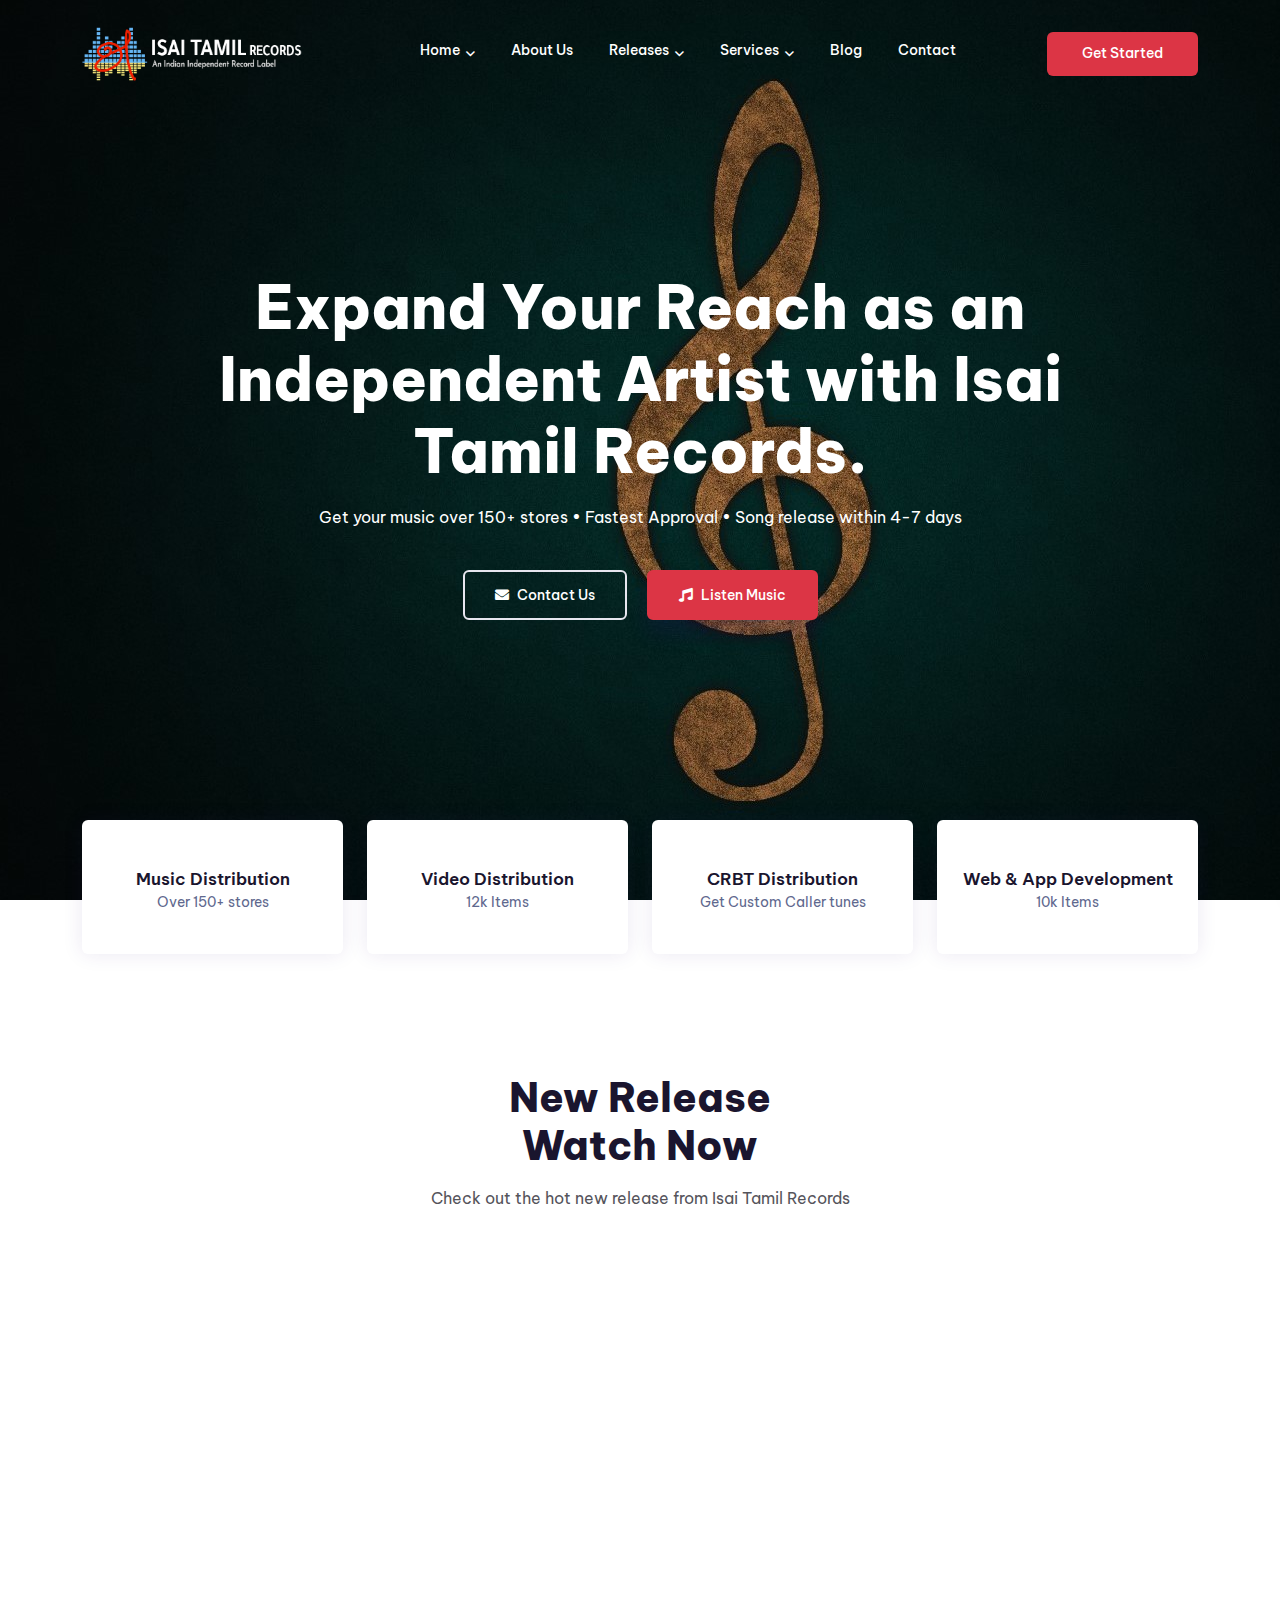
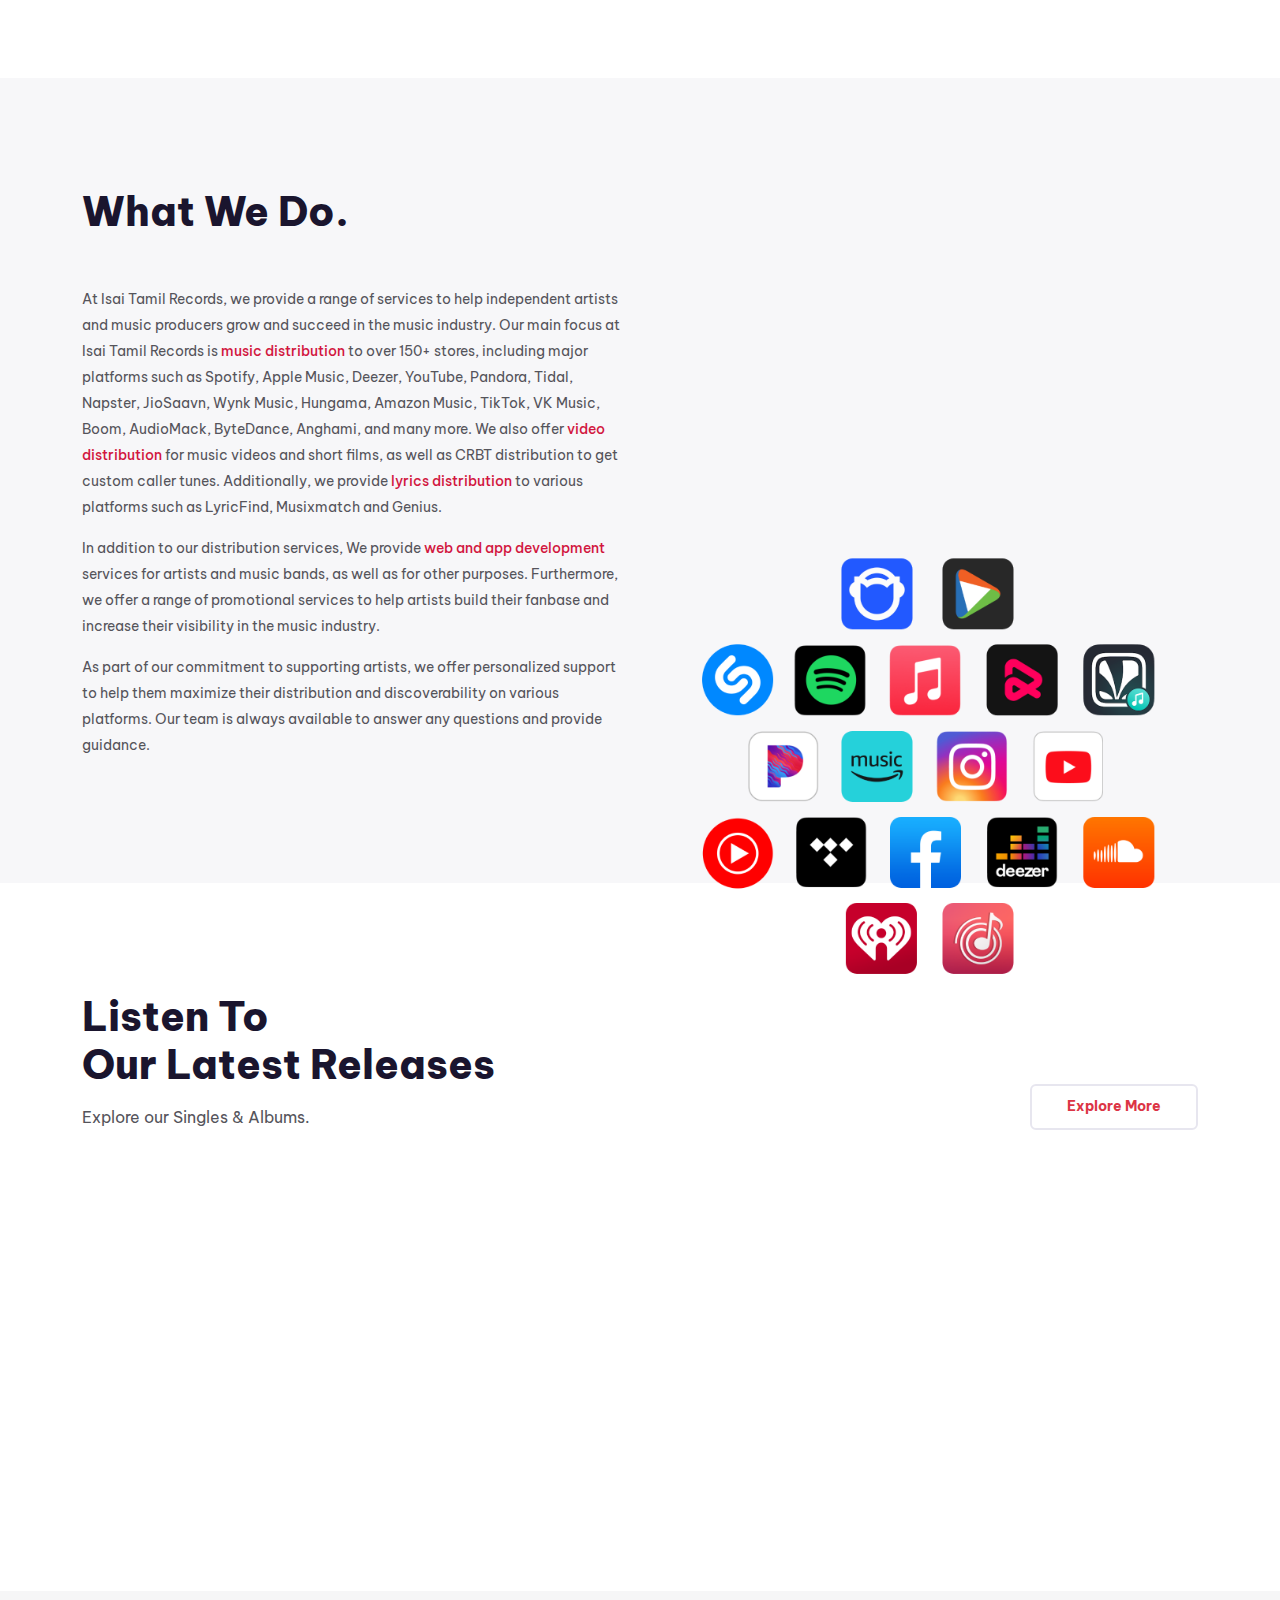
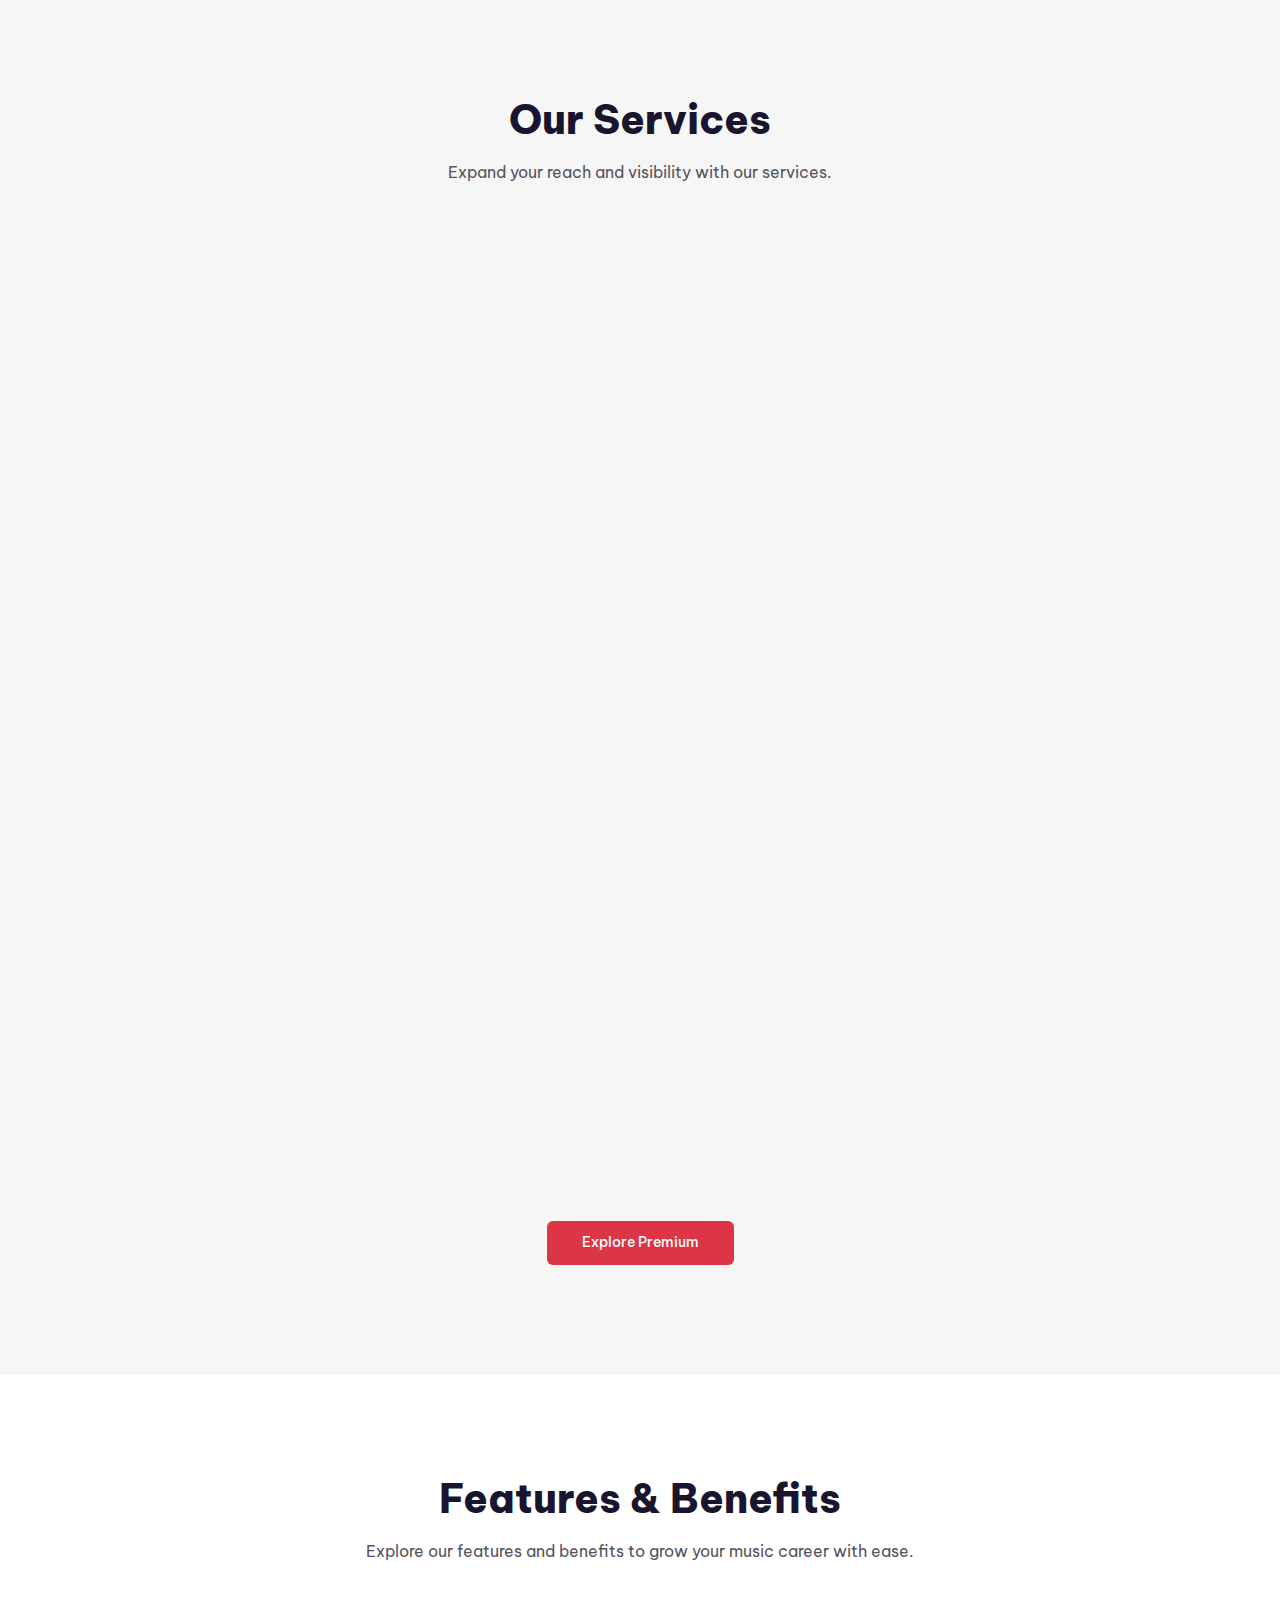
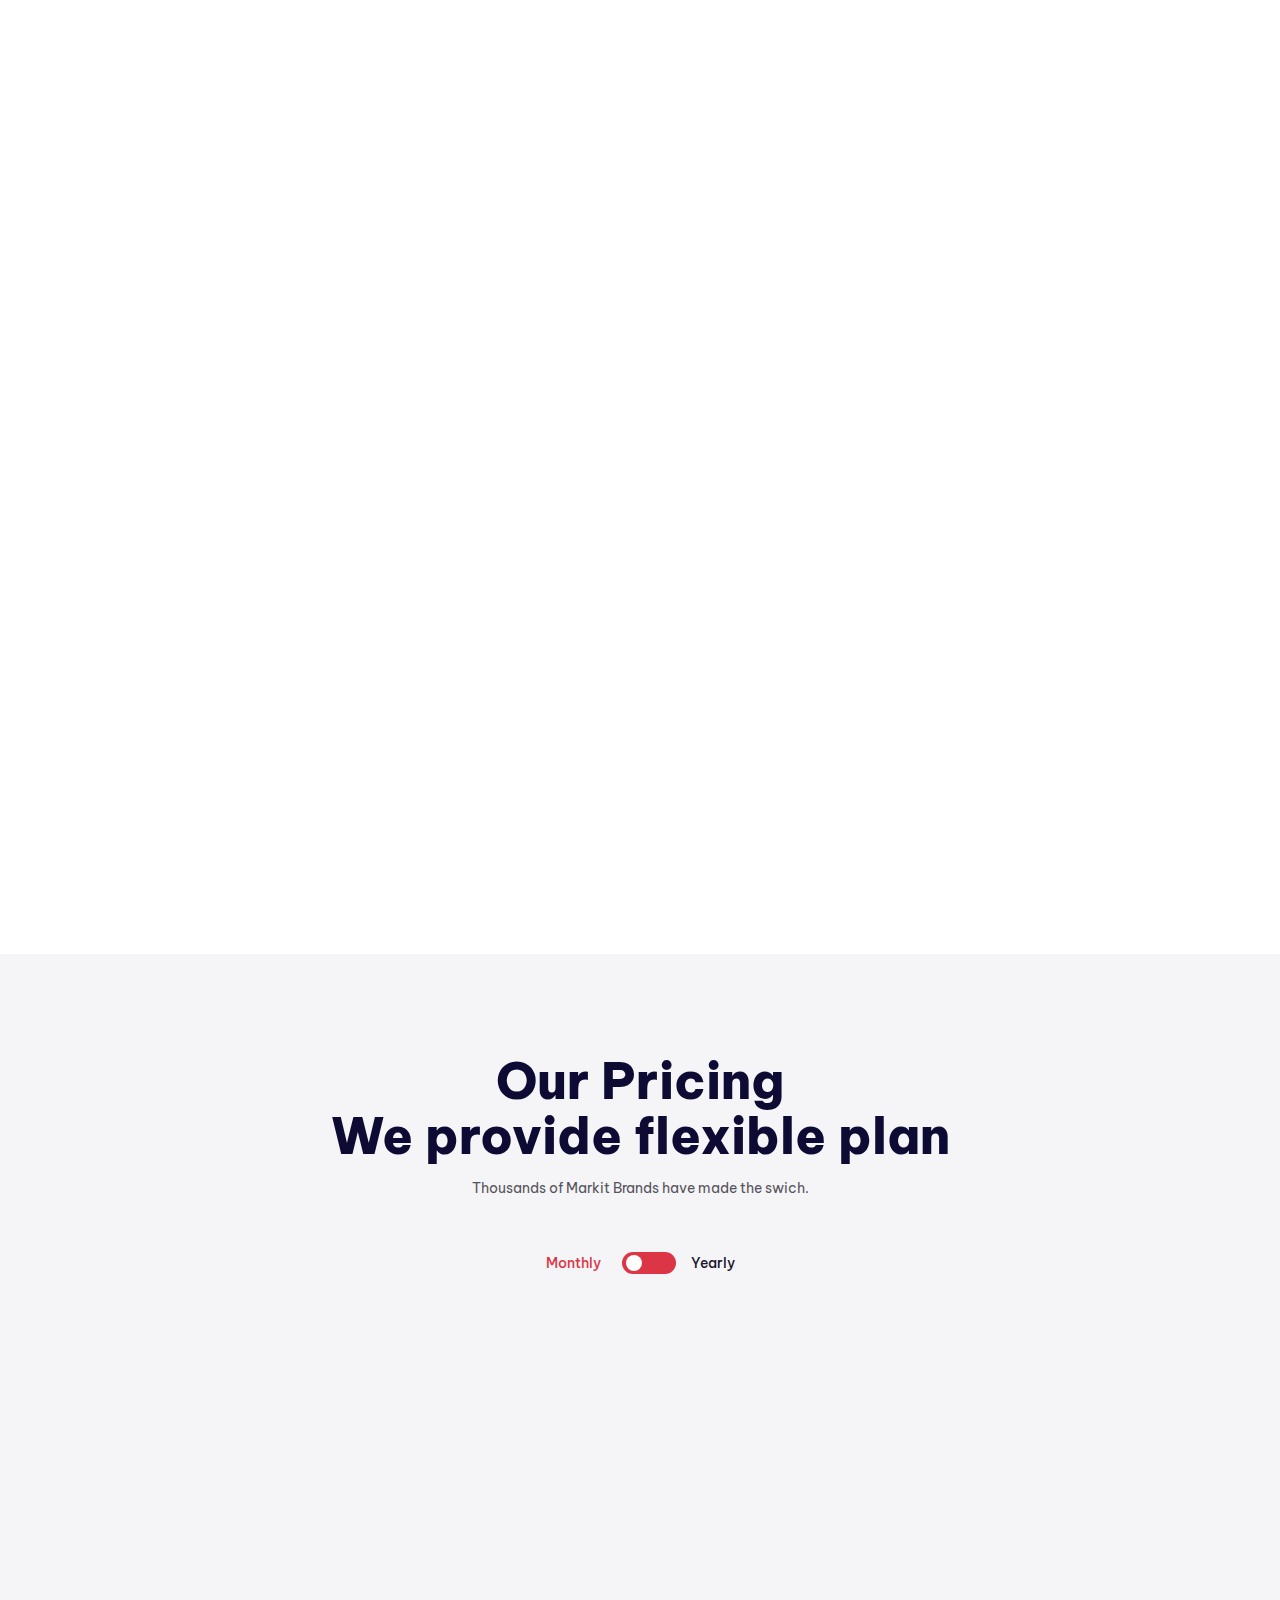
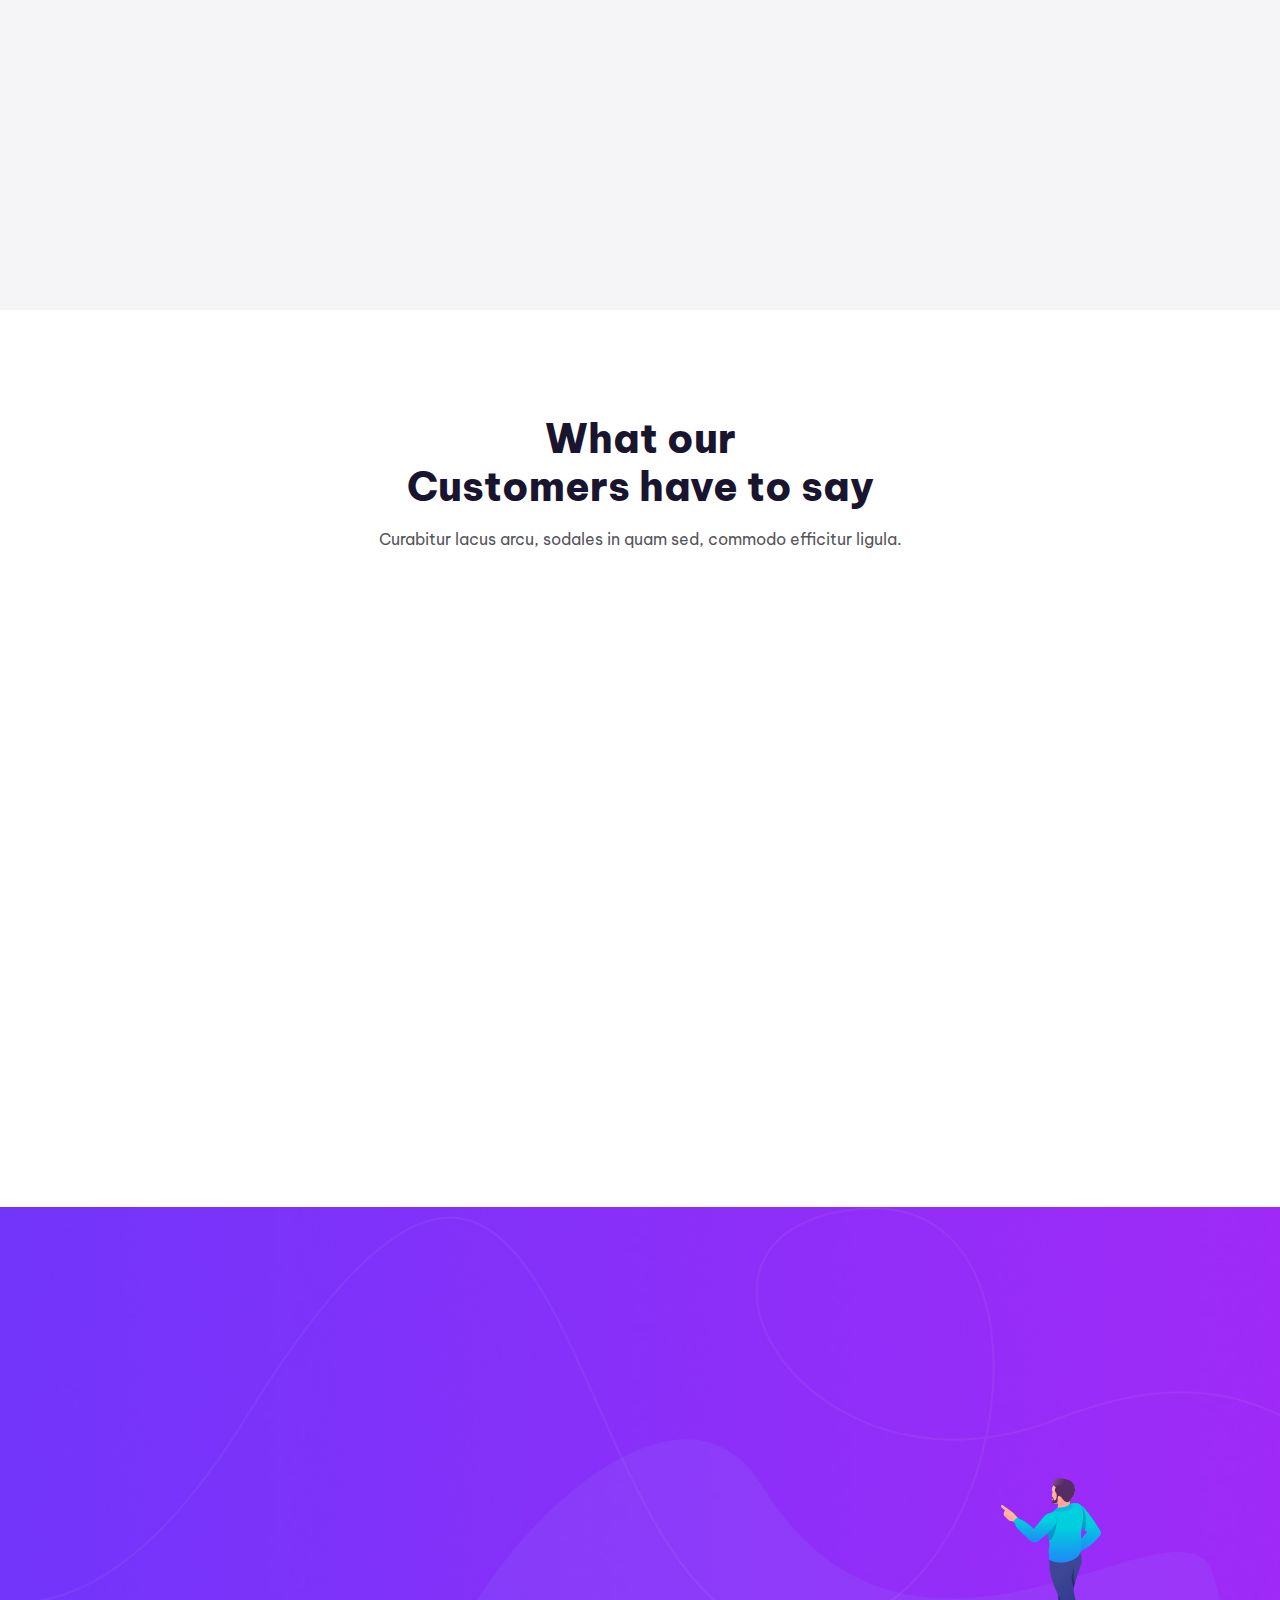
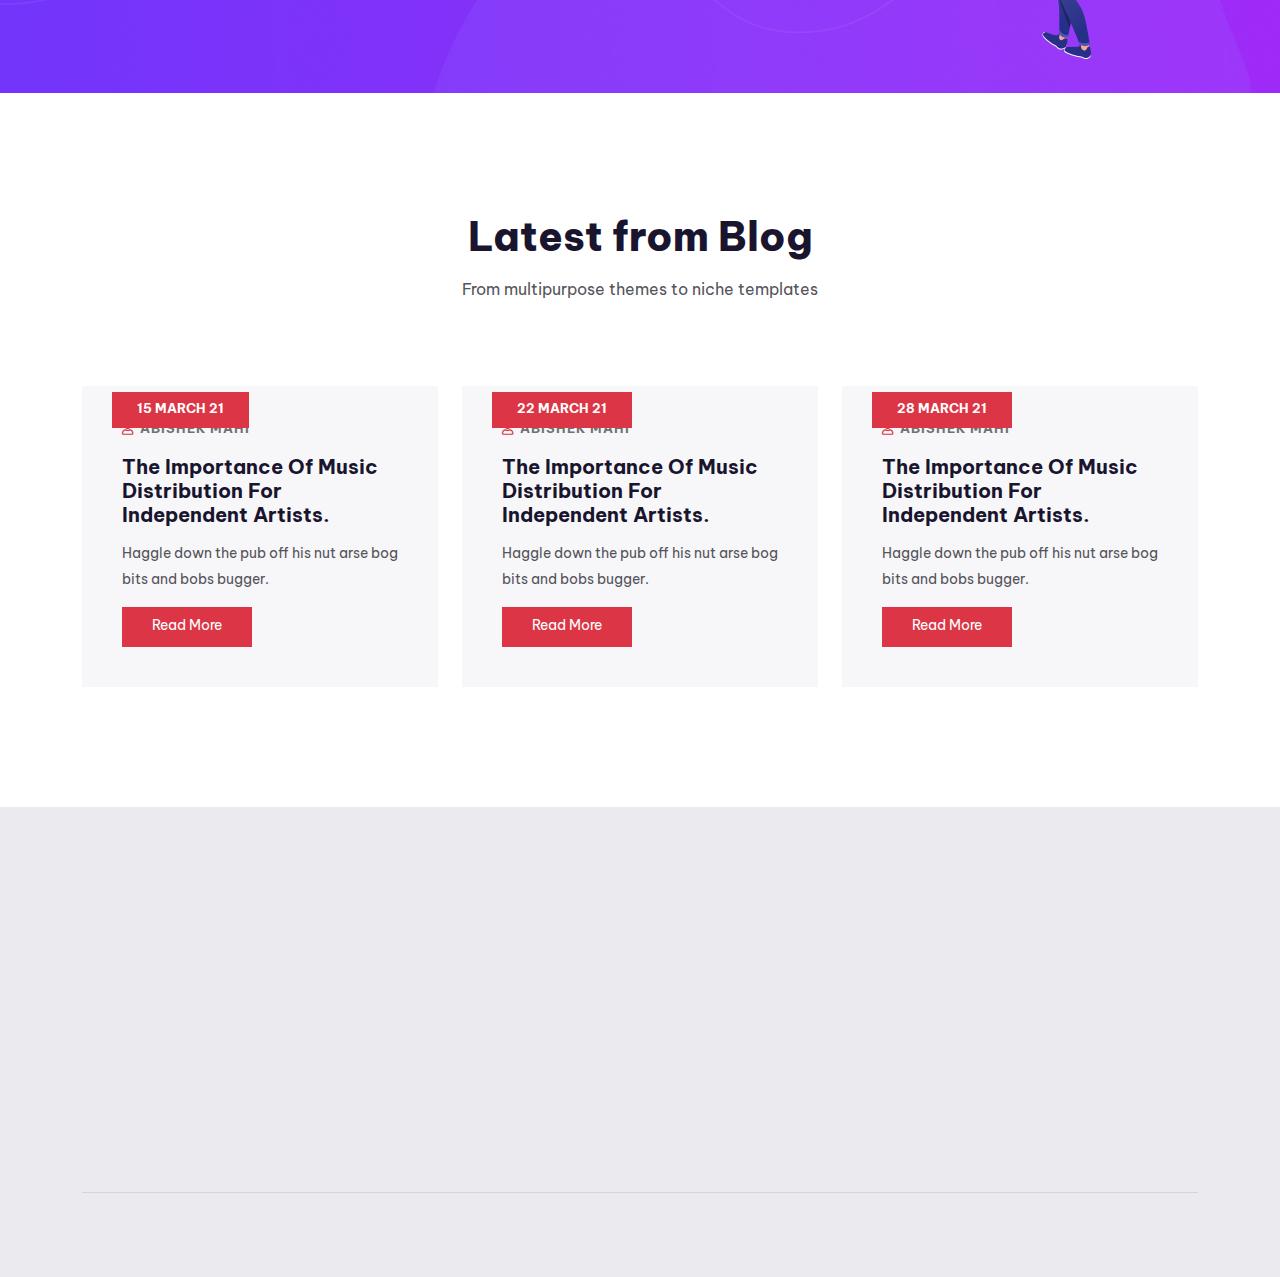
==== index.html @ ea290c73 "first commit" ====
<!doctype html>
<html class="no-js" lang="zxx">

<head>
   <meta charset="utf-8">
   <meta http-equiv="x-ua-compatible" content="ie=edge">
   <meta name="viewport" content="width=device-width, initial-scale=1">
   <!-- Primary Meta Tags -->
   <title>Isai Tamil Records - Indian Independent Record Label</title>
   <meta name="description"
      content="Isai Tamil Records is an Indian Independent Record Label which helps to distribute artists songs and videos to major streaming platforms worldwide." />
   <meta name="keywords"
      content="released by Isai Tamil Records, Tamil music labels, music distribution companies, distribute music, best music distribution, digital music distribution, music distributer, music distribution service, best music distribution service, ditto music distribution, music distribution free, best music distribution websites, music video distribution, best distribution for music, distribute music free, distribution music, amuse music distribution, distribute music for free, music distributions,distribution deal music, distribution music companies, empire distribution music, Music labels in India, Isai tamil website, Isai tamil, Independent music labels, Abishek mahi, Founder Abishek Mahi, Sibi Chakravarthi, M. S. Jones Rupert, Music labels in Tamil Nadu, music, royalty collection, indian music distributor, isai, isai tamil records, Indian record label, Independent record labels in India, Indian Independent Record Label, records, music distribution, record label, label, Isai Entertainment Pvt. Ltd., aggregator">
   <meta name=”robots” content="index, follow">
   <meta name="googlebot" content="index">
   <meta name="theme-color" content="#ca2020">
   <meta name="facebook-domain-verification" content="ih08jxfvx92o5ea5t6l02k571kl03c" />

   <!-- Open Graph / Facebook -->
   <meta property="og:type" content="website">
   <meta property="og:url" content="https://isaitamilrecords.com/">
   <meta property="og:image" content="https://isaitamilrecords.com/images/banner.png">
   <meta property="og:type" content="websites" />
   <meta property="og:site_name" content="Isai Tamil Records - Indian Independent Record Label">
   <meta property="og:url" content="https://isaitamilrecords.com">
   <meta property="og:type" content="website" />
   <meta property="og:title" content="Isai Tamil Records - Indian Independent Record Label" />
   <meta property="og:description"
      content="Isai Tamil Records is an Indian Independent Record Label which helps to distribute artists songs and videos to major streaming platforms worldwide." />
   <meta property="og:image" content="https://isaitamilrecords.com/images/banner.png" />
   <meta property="og:url" content="https//isaitamilrecords.com" />
   <meta property="og:site_name" content="Isai Tamil Records - Indian Independent Record Label" />

   <!-- Twitter -->
   <meta property="twitter:url" content="https://isaitamilrecords.com/">
   <meta property="twitter:card" content="summary_large_image">
   <meta name="twitter:title" content="Isai Tamil Records - Indian Independent Record Label">
   <meta name="twitter:description"
      content="Isai Tamil Records is an Indian Independent Record Label which helps to distribute artists songs and videos to major streaming platforms worldwide.">
   <meta name="twitter:image" content="https://isaitamilrecords.com/images/bannner.png">
   <meta name="twitter:site" content="@IsaiTamilRecord">
   <meta name="twitter:creator" content="@AbishekMahi0708">

   <meta data-n-head="ssr" data-hid="og:url" name="og:url" content="https://isaitamilrecords.com">
   <meta data-n-head="ssr" data-hid="og:site_name" name="og:site_name"
      content="Isai Tamil Records - Indian Independent Record Label">
   <meta data-n-head="ssr" data-hid="twitter:site" name="twitter:site" content="@IsaiTamilRecord">
   <meta data-n-head="ssr" data-hid="twitter:creator" name="twitter:creator" content="@IsaiTamilRecord">
   <link rel="canonical" href="https://isaitamilrecords.com" />
   <!-- Clarity tracking code for https://isaitamilrecords.com/ -->
   <script>
      (function (c, l, a, r, i, t, y) {
         c[a] = c[a] || function () {
            (c[a].q = c[a].q || []).push(arguments)
         };
         t = l.createElement(r);
         t.async = 1;
         t.src = "https://www.clarity.ms/tag/" + i + "?ref=bwt";
         y = l.getElementsByTagName(r)[0];
         y.parentNode.insertBefore(t, y);
      })(window, document, "clarity", "script", "cnlkcm7h74");
   </script>
   <script type="application/ld+json">
      {
         "@context": "https://schema.org/",
         "@type": "Organization",
         "name": "Isai Tamil Records",
         "url": "https://isaitamilrecords.com/",
         "logo": "https://isaitamilrecords.com/images/Isai%20Tamil%20Records.jpg",
         "image": "https://isaitamilrecords.com/images/Isai%20Tamil%20Records.jpg",
         "email": "isaitamilrecords@gmail.com",
         "description": "Isai Tamil Records is an Indian Independent Record Label which helps to distribute artists songs and videos to major streaming platforms worldwide.",
         "address": {
            "@type": "PostalAddress",
            "postalCode": "635207",
            "streetAddress": "Krishnagiri Dt., Tamil Nadu",
            "addressCountry": "India",
            "addressRegion": "Tamil Nadu"
         },
         "brand": {
            "@type": "Organization"
         },
         "sameAs": [
            "https://www.facebook.com/isaitamilrecords/",
            "https://www.instagram.com/isai_tamil_records/",
            "https://www.linkedin.com/company/isaitamilrecords",
            "https://twitter.com/IsaiTamilRecord",
            "https://www.youtube.com/isaitamilrecords"
         ],
         "aggregateRating": {
            "@type": "AggregateRating",
            "ratingValue": "5",
            "ratingCount": "20",
            "reviewCount": "17",
            "bestRating": "8",
            "worstRating": "1"
         },
         "areaServed": "",
         "founder": {
            "@type": "Person",
            "name": "Abishek Mahi",
            "image": "https://isaitamilrecords.com/images/Team/Abishek_Mahi.jpg",
            "url": "https://isaitamilrecords.com/images/Team/Abishek_Mahi.jpg",
            "jobTitle": "Director",
            "gender": "Male",
            "birthDate": "2001-08-07T18:30:00.000Z",
            "affiliation": {
               "@type": "Organization",
               "name": "Abishek Mahi"
            },
            "worksFor": {
               "@type": "Organization",
               "name": "Isai Tamil Records"
            }
         },
         "foundingDate": "2020-01-01T18:30:00.000Z"
      }
   </script>
   <script type="application/ld+json">
      {
         "@context": "https://schema.org/",
         "@type": "WebSite",
         "name": "Isai Tamil Records",
         "url": "https://isaitamilrecords.com",
         "sameAs": [
            "https://www.youtube.com/isaitamilrecords",
            "https://www.instagram.com/isai_tamil_records/",
            "https://twitter.com/IsaiTamilRecord",
            "https://www.facebook.com/isaitamilrecords/"
         ],
         "description": "Isai Tamil Records is an Indian Independent Record Label which helps to distribute artists songs and videos to major streaming platforms worldwide.",
         "image": "https://isaitamilrecords.com/images/Isai%20Tamil%20Records.jpg",
         "author": {
            "@type": "Person",
            "name": "Abishek Mahi"
         },
         "copyrightHolder": {
            "@type": "Organization"
         },
         "dateCreated": "",
         "keywords": "released by Isai Tamil Records, Tamil music labels, music distribution companies, distribute music, best music distribution, digital music distribution, music distributer, music distribution service, best music distribution service, ditto music distribution, music distribution free, best music distribution websites, music video distribution, best distribution for music, distribute music free, distribution music, amuse music distribution, distribute music for free, music distributions,distribution deal music, distribution music companies, empire distribution music, Music labels in India, Isai tamil website, Isai tamil, Independent music labels, Abishek mahi, Founder Abishek Mahi, Sibi Chakravarthi, M. S. Jones Rupert, Music labels in Tamil Nadu, music, royalty collection, indian music distributor, isai, isai tamil records, Indian record label, Independent record labels in India, Indian Independent Record Label, records, music distribution, record label, label, Isai Entertainment Pvt. Ltd., aggregator"
      }
   </script>
   <!-- CSS here -->
   <link rel="stylesheet" href="assets/css/preloader.css">
   <link rel="stylesheet" href="assets/css/bootstrap.min.css">
   <link rel="stylesheet" href="assets/css/slick.css">
   <link rel="stylesheet" href="assets/css/meanmenu.css">
   <link rel="stylesheet" href="assets/css/owl.carousel.min.css">
   <link rel="stylesheet" href="assets/css/animate.min.css">
   <link rel="stylesheet" href="assets/css/backToTop.css">
   <link rel="stylesheet" href="assets/css/jquery.fancybox.min.css">
   <link rel="stylesheet" href="assets/css/fontAwesome5Pro.css">
   <link rel="stylesheet" href="assets/css/elegantFont.css">
   <link rel="stylesheet" href="assets/css/imagetooltip.min.css">
   <link rel="stylesheet" href="assets/css/default.css">
   <link rel="stylesheet" href="assets/css/style.css">
</head>

<body>
   <!--[if lte IE 9]>
      <p class="browserupgrade">You are using an <strong>outdated</strong> browser. Please <a href="https://browsehappy.com/">upgrade your browser</a> to improve your experience and security.</p>
      <![endif]-->

   <!-- Add your site or application content here -->

   <!-- pre loader area start -->
   <div id="loading">
      <div id="loading-center">
         <div id="loading-center-absolute">
            <div class="object" id="object_one"></div>
            <div class="object" id="object_two"></div>
            <div class="object" id="object_three"></div>
            <div class="object" id="object_four"></div>
            <div class="object" id="object_five"></div>
         </div>
      </div>
   </div>
   <!-- pre loader area end -->

   <!-- back to top start -->
   <div class="progress-wrap">
      <svg class="progress-circle svg-content" width="100%" height="100%" viewBox="-1 -1 102 102">
         <path d="M50,1 a49,49 0 0,1 0,98 a49,49 0 0,1 0,-98" />
      </svg>
   </div>
   <!-- back to top end -->

   <!-- header area start -->
   <header>
      <div class="header__area header__shadow-2 white-bg header-transparent" id="header-sticky">
         <div class="container">
            <div class="row align-items-center">
               <div class="col-xxl-3 col-xl-3 col-lg-3 col-md-4 col-6">
                  <div class="logo">
                     <a href="index.html">
                        <img width="220" src="assets/img/logo/mixed.png" alt="logo">
                     </a>
                  </div>
               </div>
               <div class="col-xxl-7 col-xl-7 col-lg-8 d-none d-lg-block">
                  <div class="main-menu d-flex justify-content-center">
                     <nav id="mobile-menu">
                        <ul>
                           <li class="has-dropdown active">
                              <a href="index.html">Home</a>
                              <ul class="submenu">
                                 <li><a href="index.html">Home Wordpress</a></li>
                                 <li><a href="index-2.html">Home Plugins</a></li>
                                 <li><a href="index-3.html">Home Market</a></li>
                              </ul>
                           </li>
                           <li><a href="about.html">About Us</a></li>
                           <li class="has-dropdown">
                              <a href="#">Releases</a>
                              <ul class="submenu">
                                 <li><a href="singles-and-albums.html">🎵 Singles & Albums</a></li>
                                 <li><a href="videos.html">▶️ Videos</a></li>
                              </ul>
                           </li>
                           <li class="has-dropdown">
                              <a href="product.html">Services</a>
                              <ul class="submenu">
                                 <li><a href="about.html">Music Distribution</a></li>
                                 <li><a href="documentation.html">Video Distribution</a></li>
                                 <li><a href="pricing.html">CRBT Distribution</a></li>
                                 <li><a href="sign-up.html">Web & App Development</a></li>
                              </ul>
                           </li>
                           <!-- <li><a href="support.html">Support</a></li> -->
                           <li><a href="https://blog.isaitamilrecords.com/">Blog</a></li>
                           <li><a href="contact.html">Contact</a></li>
                        </ul>
                     </nav>
                  </div>
               </div>
               <div class="col-xxl-2 col-xl-2 col-lg-1 col-md-8 col-6">
                  <div class="header__action d-flex align-items-center justify-content-end">
                     <!-- <div class="header__login header__login-2 d-none d-sm-block">
                           <a href="sign-in.html"><i class="far fa-unlock"></i> Log In</a>
                        </div> -->
                     <div class="header__btn d-none d-xl-block">
                        <a href="contact.html" class="m-btn m-btn-2">get started</a>
                     </div>
                     <div class="sidebar__menu d-lg-none">
                        <div class="sidebar-toggle-btn" id="sidebar-toggle">
                           <span class="line"></span>
                           <span class="line"></span>
                           <span class="line"></span>
                        </div>
                     </div>
                  </div>
               </div>
            </div>
         </div>
      </div>
   </header>
   <!-- header area end -->

   <!-- sidebar area start -->
   <div class="sidebar__area">
      <div class="sidebar__wrapper">
         <div class="sidebar__close">
            <button class="sidebar__close-btn" id="sidebar__close-btn">
               <span><i class="fal fa-times"></i></span>
               <span>close</span>
            </button>
         </div>
         <div class="sidebar__content">
            <div class="logo mb-40">
               <a href="index.html">
                  <img width="60" src="assets/img/logo/logo-white.png" alt="logo">
               </a>
            </div>
            <div class="mobile-menu"></div>
            <div class="row sidebar__action">
               <p class="text-light mt-30 ">FOLLOW US:</p>
               <div class="col-3 sidebar__cart"><a href="#" class="cart-toggle-btn">
                     <i class="fab fa-facebook-f"></i>
                  </a></div>
               <div class="col-3 sidebar__cart"><a href="#" class="cart-toggle-btn">
                     <i class="fab fa-instagram"></i></a>
               </div>
               <div class="col-3 sidebar__cart"><a href="#" class="cart-toggle-btn">
                     <i class="fab fa-twitter"></i></a>
               </div>
               <div class="col-3 sidebar__cart"><a href="#" class="cart-toggle-btn">
                     <i class="fab fa-youtube"></i></a>
               </div>
            </div>
         </div>
      </div>
   </div>
   <!-- sidebar area end -->
   <div class="body-overlay"></div>
   <!-- sidebar area end -->


   <main>

      <section class="hero__area hero__height grey-bg-3 d-flex align-items-center"
         data-background="assets/img/hero/sl-bg.jpg">
         <div class="container">
            <div class="row justify-content-center">
               <div class="col-xxl-9 col-xl-10 col-lg-11 col-md-12 col-sm-12">
                  <div class="hero__content hero__content-white text-center">
                     <h2 class="hero__title">
                        Expand Your Reach as an Independent Artist with Isai Tamil Records.
                     </h2>
                     <p>Get your music over 150+ stores •
                        Fastest Approval •
                        Song release within 4-7 days </p>
                     <div class="hero__search">
                        <!-- <form action="#"> -->
                        <div class="hero__search-inner hero__search-3 d-md-flex align-items-center">
                           <!-- <div class="hero__search-input">
                                 <span><i class="far fa-search"></i></span>
                                 <input type="text" placeholder="Search for templates">
                              </div> -->
                           <a href="contact.html" style="color: white;" class="m-btn m-btn-border-2 cta__btn">
                              <i class="fas fa-envelope mr-5"></i> <span></span> Contact Us</a>
                           <a href="singles-and-albums.html" class="m-btn m-btn-border-2 cta__btn active">
                              <i class="fas fa-music mr-5"></i> <span> </span> Listen Music</a>
                           <!-- <button type="submit" class="m-btn ml-20"> <span></span> search</button> -->
                        </div>
                        <!-- </form> -->
                     </div>
                  </div>
               </div>
            </div>
         </div>
      </section>

      <section class="overlay-top">
         <div class="container">
            <div class="row">

               <!-- Single Category -->
               <div class="col-lg-3 col-md-3 col-sm-6">
                  <div class="mt_cat shadow">
                     <div class="mt_cat_avater">
                        <img src="	https://cdn-icons-png.flaticon.com/512/2995/2995101.png" class="img-fluid" alt="">
                     </div>
                     <div class="mt_cat_caps">
                        <h3 class="mt_cat_title"><a href="product.html">Music Distribution</a></h3>
                        <span>Over 150+ stores </span>
                     </div>
                  </div>
               </div>

               <!-- Single Category -->
               <div class="col-lg-3 col-md-3 col-sm-6">
                  <div class="mt_cat shadow">
                     <div class="mt_cat_avater">
                        <img src="https://cdn-icons-png.flaticon.com/512/3845/3845856.png" class="img-fluid" alt="">
                     </div>
                     <div class="mt_cat_caps">
                        <h3 class="mt_cat_title"><a href="product.html">Video Distribution</a></h3>
                        <span>12k Items</span>
                     </div>
                  </div>
               </div>

               <!-- Single Category -->
               <div class="col-lg-3 col-md-3 col-sm-6">
                  <div class="mt_cat shadow">
                     <div class="mt_cat_avater">
                        <img src="https://cdn-icons-png.flaticon.com/512/8772/8772654.png" class="img-fluid" alt="">
                     </div>
                     <div class="mt_cat_caps">
                        <h3 class="mt_cat_title"><a href="product.html">CRBT Distribution</a></h3>
                        <span>Get Custom Caller tunes</span>
                     </div>
                  </div>
               </div>

               <!-- Single Category -->
               <div class="col-lg-3 col-md-3 col-sm-6">
                  <div class="mt_cat shadow">
                     <div class="mt_cat_avater">
                        <img src="https://cdn-icons-png.flaticon.com/512/922/922699.png" class="img-fluid" alt="">
                     </div>
                     <div class="mt_cat_caps">
                        <h3 class="mt_cat_title"><a href="product.html">Web & App Development</a></h3>
                        <span>10k Items</span>
                     </div>
                  </div>
               </div>

            </div>
         </div>
      </section>

      <section class="video__area pt-100 pb-110">
         <div class="container">
            <div class="row">
               <div class="col-xxl-12">
                  <div class="section__title-wrapper mb-50 text-center">
                     <h2 class="section__title">New Release <br> Watch Now</h2>
                     <p>Check out the hot new release from Isai Tamil Records</p>
                  </div>
               </div>
            </div>
            <div class="row">
               <div class="col-lg-6">
                  <div class="vid-cont">
                     <iframe class="video" src="https://www.youtube.com/embed/QVRit_WzZxk" frameborder="0"
                        allowfullscreen></iframe>
                  </div>
               </div>
               <div class="col-lg-6">
                  <div class="vid-cont">
                     <iframe class="video" src="https://www.youtube.com/embed/XgOs2BUuwWs" frameborder="0"
                        allowfullscreen></iframe>
                  </div>
               </div>
            </div>
         </div>
      </section>

      <!-- What We Do area start -->
      <section class="trending__area pt-110 pb-110 grey-bg">
         <div class="container">
            <div class="row align-items-end">
               <div class="col-xxl-6 col-xl-6 col-lg col-md-8">
                  <div class="section__title-wrapper mb-50">
                     <h2 class="section__title">What We Do.</h2>
                  </div>
               </div>
            </div>
            <div class="row align-items-center justify-content-center">
               <div class="col-xxl-6 col-xl-6 col-lg-6">
                  <p>At Isai Tamil Records, we provide a range of services to help independent artists and music
                     producers grow and succeed in the music industry. Our main focus at Isai Tamil Records is <a
                        href="">music distribution</a> to over 150+ stores, including major platforms such as Spotify,
                     Apple Music, Deezer, YouTube, Pandora, Tidal, Napster, JioSaavn, Wynk Music, Hungama, Amazon Music,
                     TikTok, VK Music, Boom, AudioMack, ByteDance, Anghami, and many more. We also offer <a
                        href="">video distribution</a> for music
                     videos and short films, as well as CRBT distribution to get custom caller tunes. Additionally, we
                     provide <a href="">lyrics distribution</a> to various platforms such as LyricFind, Musixmatch and
                     Genius.</p>
                  <p>
                     In addition to our distribution services, We provide <a href="">web and app development</a>
                     services for artists and music bands, as well as for other purposes. Furthermore, we offer a range
                     of promotional services to help artists build their fanbase and increase their visibility in the
                     music industry. </p>
                  <p>As part of our commitment to supporting artists, we offer personalized support to help them
                     maximize their distribution and discoverability on various platforms. Our team is always available
                     to answer any questions and provide guidance.</p>
               </div>
               <style>
                  .wrapper {
                     position: relative;
                  }

                  .lottie-container {
                     position: relative;
                     z-index: 1;
                  }

                  .image-overlay {
                     position: absolute;
                     top: 5%;
                     left: 5%;
                     z-index: 2;
                  }
               </style>
               <div class="col-xxl-6 col-xl-6 col-lg-6 wrapper">
                  <lottie-player width="90%"  class="lottie-container"
                     src="https://assets10.lottiefiles.com/packages/lf20_hkajarsm.json" background="transparent"
                     speed="1" loop autoplay>
                  </lottie-player>
                  <img class="image-overlay" width="90%" src="assets/img/apps.png" alt="Music streaming Apps">
               </div>
            </div>
         </div>
      </section>
      <!-- What We Do area end -->

      <!-- trending area start -->
      <section class="trending__area pt-110 pb-110">
         <div class="container">
            <div class="row align-items-end">
               <div class="col-xxl-6 col-xl-6 col-lg col-md-8">
                  <div class="section__title-wrapper mb-50">
                     <h2 class="section__title">Listen To <br>Our Latest Releases</h2>
                     <p>Explore our Singles & Albums.</p>
                  </div>
               </div>
               <div class="col-xxl-6 col-xl-6 col-lg col-md-4">
                  <div class="trending__more d-flex justify-content-md-end  mb-50">
                     <a href="singles-and-albums.html" class="m-btn m-btn-border"><span></span>Explore More</a>
                  </div>
               </div>
            </div>
            <div class="row">
               <div class="col-xxl-4 col-xl-4 col-lg-6 col-md-6">
                  <div class="trending__item d-sm-flex white-bg mb-30 wow fadeInUp align-items-center"
                     data-wow-delay=".3s">
                     <div class="trending__thumb mr-15">
                        <div class="trending__thumb-inner fix">
                           <a href="product-details.html">
                              <img width="102"
                                 src="https://m.media-amazon.com/images/I/41g4aSHEgxL._UXNaN_FMjpg_QL85_.jpg" alt="">
                           </a>
                        </div>
                     </div>
                     <div class="trending__content">
                        <h3 class="trending__title"><a href="product-details.html">Dhooram Pogindrai</a></h3>
                        <p>Abishek Mahi, Sibi Chakravarthi</p>
                        <div class="trending__meta d-flex justify-content-between">
                           <div class="trending__price mr-70">
                              <span>Single</span>
                           </div>
                           <div class="trending__tag">
                              <a href="#">Listen Now</a>
                           </div>
                        </div>
                     </div>
                  </div>
               </div>
               <div class="col-xxl-4 col-xl-4 col-lg-6 col-md-6">
                  <div class="trending__item d-sm-flex white-bg mb-30 wow fadeInUp align-items-center"
                     data-wow-delay=".3s">
                     <div class="trending__thumb mr-15">
                        <div class="trending__thumb-inner fix">
                           <a href="product-details.html">
                              <img width="102" src="https://isaitamilrecords.com/images/AlbumArts/ThaaiNaadeySalaam.jpg"
                                 alt="">
                           </a>
                        </div>
                     </div>
                     <div class="trending__content">
                        <h3 class="trending__title"><a href="product-details.html">Thaai Naadey Salaam</a></h3>
                        <p>M.S. Jones Rupert</p>
                        <div class="trending__meta d-flex justify-content-between">
                           <div class="trending__price mr-70">
                              <span>Single</span>
                           </div>
                           <div class="trending__tag">
                              <a href="#">Listen Now</a>
                           </div>
                        </div>
                     </div>
                  </div>
               </div>
               <div class="col-xxl-4 col-xl-4 col-lg-6 col-md-6">
                  <div class="trending__item d-sm-flex white-bg mb-30 wow fadeInUp align-items-center"
                     data-wow-delay=".3s">
                     <div class="trending__thumb mr-15">
                        <div class="trending__thumb-inner fix">
                           <a href="product-details.html">
                              <img width="102" src="https://isaitamilrecords.com/images/AlbumArts/Ninaivugal.jpg"
                                 alt="">
                           </a>
                        </div>
                     </div>
                     <div class="trending__content">
                        <h3 class="trending__title"><a href="product-details.html">Ninaivugal</a></h3>
                        <p>Gokuchayn</p>
                        <div class="trending__meta d-flex justify-content-between">
                           <div class="trending__price mr-70">
                              <span>Single</span>
                           </div>
                           <div class="trending__tag">
                              <a href="#">Listen Now</a>
                           </div>
                        </div>
                     </div>
                  </div>
               </div>
               <div class="col-xxl-4 col-xl-4 col-lg-6 col-md-6">
                  <div class="trending__item d-sm-flex white-bg mb-30 wow fadeInUp align-items-center"
                     data-wow-delay=".3s">
                     <div class="trending__thumb mr-15">
                        <div class="trending__thumb-inner fix">
                           <a href="product-details.html">
                              <img width="102" src="https://isaitamilrecords.com/images/AlbumArts/Ponayo.jpg" alt="">
                           </a>
                        </div>
                     </div>
                     <div class="trending__content">
                        <h3 class="trending__title"><a href="product-details.html">Ponayo</a></h3>
                        <p>Jolinson Richi</p>
                        <div class="trending__meta d-flex justify-content-between">
                           <div class="trending__price mr-70">
                              <span>Single</span>
                           </div>
                           <div class="trending__tag">
                              <a href="#">Listen Now</a>
                           </div>
                        </div>
                     </div>
                  </div>
               </div>
               <div class="col-xxl-4 col-xl-4 col-lg-6 col-md-6">
                  <div class="trending__item d-sm-flex white-bg mb-30 wow fadeInUp align-items-center"
                     data-wow-delay=".3s">
                     <div class="trending__thumb mr-15">
                        <div class="trending__thumb-inner fix">
                           <a href="product-details.html">
                              <img width="102" src="https://isaitamilrecords.com/images/AlbumArts/VilagiSelladhe.jpg"
                                 alt="">
                           </a>
                        </div>
                     </div>
                     <div class="trending__content">
                        <h3 class="trending__title"><a href="product-details.html">Vilagi Sellathe</a></h3>
                        <p> Aravinth</p>
                        <div class="trending__meta d-flex justify-content-between">
                           <div class="trending__price mr-70">
                              <span>Single</span>
                           </div>
                           <div class="trending__tag">
                              <a href="#">Listen Now</a>
                           </div>
                        </div>
                     </div>
                  </div>
               </div>
               <div class="col-xxl-4 col-xl-4 col-lg-6 col-md-6">
                  <div class="trending__item d-sm-flex white-bg mb-30 wow fadeInUp align-items-center"
                     data-wow-delay=".3s">
                     <div class="trending__thumb mr-15">
                        <div class="trending__thumb-inner fix">
                           <a href="product-details.html">
                              <img width="102" src="https://isaitamilrecords.com/images/AlbumArts/Urave.jpg" alt="">
                           </a>
                        </div>
                     </div>
                     <div class="trending__content">
                        <h3 class="trending__title"><a href="product-details.html">Urave</a></h3>
                        <p>Sam Bilgates</p>
                        <div class="trending__meta d-flex justify-content-between">
                           <div class="trending__price mr-70">
                              <span>Single</span>
                           </div>
                           <div class="trending__tag">
                              <a href="#">Listen Now</a>
                           </div>
                        </div>
                     </div>
                  </div>
               </div>
            </div>
         </div>
      </section>
      <!-- trending area end -->

      <!-- services -->
      <section class="product__area pt-105 pb-110 grey-bg-2">
         <div class="container">
            <div class="row">
               <div class="col-xxl-12">
                  <div class="section__title-wrapper text-center mb-60">
                     <h2 class="section__title">Our Services</h2>
                     <p>Expand your reach and visibility with our services.</p>
                  </div>
               </div>
            </div>
            <div class="row">
               <div class="col-xxl-4 col-xl-4 col-lg-4 col-md-6">
                  <div class="product__item-2 white-bg mb-30 fix wow fadeInUp" data-wow-delay=".3s">
                     <div class="product__thumb-2 gradient-pink-2 p-relative text-center fix">
                        <img class="product-icon" src="assets/img/product/icon/product-icon-1.png" alt="">
                        <div class="product__thumb-2-shape">
                           <img src="assets/img/product/icon/product-circle.png" alt="">
                        </div>
                     </div>
                     <div class="product__content-2 text-center">
                        <div class="product__icon mb-20">
                           <span><img src="assets/img/product/p-logo/p-logo-1.png" alt=""></span>
                        </div>
                        <h3 class="product__title-2"><a href="product-details.html">Appshow Plugin</a></h3>
                        <p>Posh super burke a blinding morish bits and bob nice one baking,</p>

                        <div class="product__btn mt-25">
                           <a href="product-details.html" class="m-btn m-btn-5"> <span></span> buy now </a>
                           <a href="product-details.html" class="m-btn m-btn-border m-btn-border-6"> <span></span>
                              details </a>
                        </div>
                     </div>
                  </div>
               </div>
               <div class="col-xxl-4 col-xl-4 col-lg-4 col-md-6">
                  <div class="product__item-2 white-bg mb-30 fix wow fadeInUp" data-wow-delay=".5s">
                     <div class="product__thumb-2 gradient-yellow p-relative text-center fix">
                        <img class="product-icon" src="assets/img/product/icon/product-icon-2.png" alt="">
                        <div class="product__thumb-2-shape">
                           <img class="yellow-img" src="assets/img/product/icon/product-circle-2.png" alt="">
                        </div>
                     </div>
                     <div class="product__content-2 text-center">
                        <div class="product__icon mb-20">
                           <span><img src="assets/img/product/p-logo/p-logo-2.png" alt=""></span>
                        </div>
                        <h3 class="product__title-2"><a href="product-details.html">Elite Licenser</a></h3>
                        <p>Posh super burke a blinding morish bits and bob nice one baking,</p>

                        <div class="product__btn mt-25">
                           <a href="product-details.html" class="m-btn m-btn-5"> <span></span> buy now </a>
                           <a href="product-details.html" class="m-btn m-btn-border m-btn-border-6"> <span></span>
                              details </a>
                        </div>
                     </div>
                  </div>
               </div>
               <div class="col-xxl-4 col-xl-4 col-lg-4 col-md-6">
                  <div class="product__item-2 white-bg mb-30 fix wow fadeInUp" data-wow-delay=".7s">
                     <div class="product__thumb-2 gradient-blue-2 p-relative text-center fix">
                        <img class="product-icon" src="assets/img/product/icon/product-icon-3.png" alt="">
                        <div class="product__thumb-2-shape">
                           <img class="blue-img-2" src="assets/img/product/icon/product-circle-3.png" alt="">
                        </div>
                     </div>
                     <div class="product__content-2 text-center">
                        <div class="product__icon mb-20">
                           <span><img src="assets/img/product/p-logo/p-logo-3.png" alt=""></span>
                        </div>
                        <h3 class="product__title-2"><a href="product-details.html">Mailchack Plugin</a></h3>
                        <p>Posh super burke a blinding morish bits and bob nice one baking,</p>

                        <div class="product__btn mt-25">
                           <a href="product-details.html" class="m-btn m-btn-5"> <span></span> buy now </a>
                           <a href="product-details.html" class="m-btn m-btn-border m-btn-border-6"> <span></span>
                              details </a>
                        </div>
                     </div>
                  </div>
               </div>
               <div class="col-xxl-4 col-xl-4 col-lg-4 col-md-6">
                  <div class="product__item-2 white-bg mb-30 fix wow fadeInUp" data-wow-delay=".9s">
                     <div class="product__thumb-2 gradient-blue-2 p-relative text-center fix">
                        <img class="product-icon" src="assets/img/product/icon/product-icon-4.png" alt="">
                        <div class="product__thumb-2-shape">
                           <img class="blue-img-3" src="assets/img/product/icon/product-circle-4.png" alt="">
                        </div>
                     </div>
                     <div class="product__content-2 text-center">
                        <div class="product__icon mb-20">
                           <span><img src="assets/img/product/p-logo/p-logo-4.png" alt=""></span>
                        </div>
                        <h3 class="product__title-2"><a href="product-details.html">MC Builder</a></h3>
                        <p>Posh super burke a blinding morish bits and bob nice one baking,</p>

                        <div class="product__btn mt-25">
                           <a href="product-details.html" class="m-btn m-btn-5"> <span></span> buy now </a>
                           <a href="product-details.html" class="m-btn m-btn-border m-btn-border-6"> <span></span>
                              details </a>
                        </div>
                     </div>
                  </div>
               </div>
               <div class="col-xxl-4 col-xl-4 col-lg-4 col-md-6">
                  <div class="product__item-2 white-bg mb-30 fix wow fadeInUp" data-wow-delay="1.2s">
                     <div class="product__thumb-2 gradient-purple-2 p-relative text-center fix">
                        <img class="product-icon" src="assets/img/product/icon/product-icon-5.png" alt="">
                     </div>
                     <div class="product__content-2 text-center">
                        <div class="product__icon mb-20">
                           <span><img src="assets/img/product/p-logo/p-logo-5.png" alt=""></span>
                        </div>
                        <h3 class="product__title-2"><a href="product-details.html">WooCommerce</a></h3>
                        <p>Posh super burke a blinding morish bits and bob nice one baking,</p>

                        <div class="product__btn mt-25">
                           <a href="product-details.html" class="m-btn m-btn-5"> <span></span> buy now </a>
                           <a href="product-details.html" class="m-btn m-btn-border m-btn-border-6"> <span></span>
                              details </a>
                        </div>
                     </div>
                  </div>
               </div>
               <div class="col-xxl-4 col-xl-4 col-lg-4 col-md-6">
                  <div class="product__item-2 white-bg mb-30 fix wow fadeInUp" data-wow-delay="1.5s">
                     <div class="product__thumb-2 gradient-blue-3 p-relative text-center fix">
                        <img class="product-icon" src="assets/img/product/icon/product-icon-6.png" alt="">
                        <div class="product__thumb-2-shape">
                           <img class="blue-img-5" src="assets/img/product/icon/product-circle-5.png" alt="">
                        </div>
                     </div>
                     <div class="product__content-2 text-center">
                        <div class="product__icon mb-20">
                           <span><img src="assets/img/product/p-logo/p-logo-6.png" alt=""></span>
                        </div>
                        <h3 class="product__title-2"><a href="product-details.html">Review Q</a></h3>
                        <p>Posh super burke a blinding morish bits and bob nice one baking,</p>

                        <div class="product__btn mt-25">
                           <a href="product-details.html" class="m-btn m-btn-5"> <span></span> buy now </a>
                           <a href="product-details.html" class="m-btn m-btn-border m-btn-border-6"> <span></span>
                              details </a>
                        </div>
                     </div>
                  </div>
               </div>
            </div>
            <div class="row">
               <div class="col-xxl-12">
                  <div class="product__more text-center mt-30">
                     <a href="product.html" class="m-btn m-btn-2"> <span></span> Explore Premium</a>
                  </div>
               </div>
            </div>
         </div>
      </section>

      <!-- Features & Benefits -->
      <section class="services__area pt-100 pb-110">
         <div class="container">
            <div class="row">
               <div class="col-xxl-12">
                  <div class="section__title-wrapper mb-50 text-center">
                     <h2 class="section__title">Features & Benefits</h2>
                     <p>Explore our features and benefits to grow your music career with ease.</p>
                  </div>
               </div>
            </div>
            <div class="row">
               <div class="col-xxl-4 col-xl-4 col-lg-4 col-md-6">
                  <div class="services__item white-bg mb-30 wow fadeinup" data-wow-delay=".3s">
                     <div class="services__icon mb-45">
                        <span class="blue-bg-4"><img src="https://cdn-icons-png.flaticon.com/512/2752/2752467.png"
                              alt=""></span>
                     </div>
                     <div class="services__content">
                        <h3 class="services__title">One Stop Solution</h3>
                        <p>We provide a comprehensive solution for all your distribution and content discovery needs,
                           including worldwide digital store distribution and monetization via YouTube Content ID, on a
                           revenue share basis.</p>
                        <!-- <a href="#" class="link-btn"><i class="arrow_right"></i>Learn More</a> -->
                     </div>
                  </div>
               </div>
               <div class="col-xxl-4 col-xl-4 col-lg-4 col-md-6">
                  <div class="services__item white-bg mb-30 wow fadeinup" data-wow-delay=".5s">
                     <div class="services__icon mb-45">
                        <span class="orange-bg"><img src="assets/img/icon/services/services-5.svg" alt=""></span>
                     </div>
                     <div class="services__content">
                        <h3 class="services__title">Personal Support </h3>
                        <p>We offers personalized support to help you maximize distribution and discovery of your
                           content on different platforms. We respond within 48 hrs on all business days to provide
                           the assistance you need.</p>
                        <!-- <a href="about.html" class="link-btn"><i class="far fa-long-arrow-right"></i>Learn More</a> -->
                     </div>
                  </div>
               </div>
               <div class="col-xxl-4 col-xl-4 col-lg-4 col-md-6">
                  <div class="services__item white-bg mb-30 wow fadeinup" data-wow-delay=".7s">
                     <div class="services__icon mb-45">
                        <span class="green-bg"><img src="https://cdn-icons-png.flaticon.com/512/1404/1404642.png"
                              alt=""></span>
                     </div>
                     <div class="services__content">
                        <h3 class="services__title">Automated submission</h3>
                        <p>Our fully automated submission system allows you to submit your single or album, choose
                           territories and release dates, and make changes to metadata or artwork as needed. </p>
                        <!-- <a href="about.html" class="link-btn"><i class="far fa-long-arrow-right"></i>Learn More</a> -->
                     </div>
                  </div>
               </div>
               <div class="col-xxl-4 col-xl-4 col-lg-4 col-md-6">
                  <div class="services__item white-bg mb-30 wow fadeinup" data-wow-delay=".9s">
                     <div class="services__icon mb-45">
                        <span class="orange-bg"><img src="https://cdn-icons-png.flaticon.com/512/9062/9062539.png"
                              alt=""></span>
                     </div>
                     <div class="services__content">
                        <h3 class="services__title">Free UPC / ISRC Codes</h3>
                        <p>We offer auto insertion of UPC Barcodes and ISRC codes for artists and music bands who don't
                           have their own codes, and allow those with their own codes to use them.</p>
                        <!-- <a href="about.html" class="link-btn"><i class="far fa-long-arrow-right"></i>Learn More</a> -->
                     </div>
                  </div>
               </div>
               <div class="col-xxl-4 col-xl-4 col-lg-4 col-md-6">
                  <div class="services__item white-bg mb-30 wow fadeinup" data-wow-delay="1.2s">
                     <div class="services__icon mb-45">
                        <span class="blue-bg"><img src="https://cdn-icons-png.flaticon.com/512/2092/2092663.png"
                              alt=""></span>
                     </div>
                     <div class="services__content">
                        <h3 class="services__title">Secure Data Management</h3>
                        <p>Your data is in safe hands with us. We prioritize data security and use advanced encryption
                           techniques to protect all your personal and financial information. </p>
                        <!-- <a href="about.html" class="link-btn"><i class="far fa-long-arrow-right"></i>Learn More</a> -->
                     </div>
                  </div>
               </div>
               <div class="col-xxl-4 col-xl-4 col-lg-4 col-md-6">
                  <div class="services__item white-bg mb-30 wow fadeinup" data-wow-delay="1.2s">
                     <div class="services__icon mb-45">
                        <span class="pink-bg"><img src="assets/img/icon/services/services-2.svg" alt=""></span>
                     </div>
                     <div class="services__content">
                        <h3 class="services__title">Additional Promotion</h3>
                        <p>Reach a wider audience with our additional promotion services and
                           social media promotion. We'll help you connect with more fans and grow your music career.
                        </p>
                        <!-- <a href="about.html" class="link-btn"><i class="far fa-long-arrow-right"></i>Learn More</a> -->
                     </div>
                  </div>
               </div>
            </div>
         </div>
      </section>

      <section class="pricing__area grey-bg-16 pt-100 pb-110">
         <div class="container">
            <div class="row">
               <div class="col-xxl-8 offset-xxl-2 col-xl-8 offset-xl-2">
                  <div class="page__title-wrapper text-center mb-50">
                     <h2 class="page__title-2">Our Pricing <br>We provide flexible plan</h2>
                     <p>Thousands of Markit Brands have made the swich.</p>
                  </div>
               </div>
            </div>
            <div class="row">
               <div class="col-xxl-12">
                  <div class="pricing__tab mb-40">
                     <ul class="nav nav-tabs justify-content-center" id="priceTab" role="tablist">
                        <li class="nav-item" role="presentation">
                           <button class="nav-link active" id="monthly-tab" data-bs-toggle="tab"
                              data-bs-target="#monthly" type="button" role="tab" aria-controls="monthly"
                              aria-selected="true">monthly</button>
                        </li>
                        <li class="nav-item" role="presentation">
                           <button class="nav-link" id="yearly-tab" data-bs-toggle="tab" data-bs-target="#yearly"
                              type="button" role="tab" aria-controls="yearly" aria-selected="false">yearly</button>
                        </li>
                     </ul>
                  </div>
               </div>
            </div>
            <div class="tab-content wow fadeInUp" id="priceTabContent" data-wow-delay=".5s">
               <div class="tab-pane fade show active" id="monthly" role="tabpanel" aria-labelledby="monthly-tab">
                  <div class="row">
                     <div class="col-xxl-3 col-xl-3 col-lg-4 col-md-6 col-sm-6">
                        <div class="pricing__item text-center white-bg transition-3 mb-30">
                           <div class="pricing__header mb-25">
                              <h3>Personal</h3>
                              <p>What You Are Looking For!</p>
                           </div>
                           <div class="pricing__tag d-flex align-items-start justify-content-center mb-30">
                              <span>$</span>
                              <h4>26</h4>
                           </div>
                           <div class="pricing__switch mb-10">
                              <button type="button">Switch to yearly billing</button>
                           </div>
                           <div class="pricing__buy mb-20">
                              <a href="#" class="m-btn m-btn-border m-btn-border-5 w-100"> <span></span> Buy Now</a>
                           </div>
                           <div class="pricing__features text-start">
                              <ul>
                                 <li>Powerful Admin Panel</li>
                                 <li>1 Native Android App</li>
                                 <li>Multi-Language Support</li>
                                 <li>Free SSL Certificate</li>
                                 <li>1X Allocated Resources</li>
                              </ul>
                           </div>
                        </div>
                     </div>
                     <div class="col-xxl-3 col-xl-3 col-lg-4 col-md-6 col-sm-6">
                        <div class="pricing__item text-center white-bg transition-3 mb-30">
                           <div class="pricing__header mb-25">
                              <h3>Professional</h3>
                              <p>What You Are Looking For!</p>
                           </div>
                           <div class="pricing__tag d-flex align-items-start justify-content-center mb-30">
                              <span>$</span>
                              <h4>44</h4>
                           </div>
                           <div class="pricing__switch mb-10">
                              <button type="button">Switch to yearly billing</button>
                           </div>
                           <div class="pricing__buy mb-20">
                              <a href="#" class="m-btn m-btn-border m-btn-border-5 w-100"> <span></span> Buy Now</a>
                           </div>
                           <div class="pricing__features text-start">
                              <ul>
                                 <li>Powerful Admin Panel</li>
                                 <li>1 Native Android App</li>
                                 <li>Multi-Language Support</li>
                                 <li>Free SSL Certificate</li>
                                 <li>1X Allocated Resources</li>
                              </ul>
                           </div>
                        </div>
                     </div>
                     <div class="col-xxl-3 col-xl-3 col-lg-4 col-md-6 col-sm-6">
                        <div class="pricing__item active text-center white-bg transition-3 mb-30">
                           <div class="pricing__header mb-25">
                              <h3>Pro Store</h3>
                              <p>What You Are Looking For!</p>
                           </div>
                           <div class="pricing__tag d-flex align-items-start justify-content-center mb-30">
                              <span>$</span>
                              <h4>66</h4>
                           </div>
                           <div class="pricing__switch mb-10">
                              <button type="button">Switch to yearly billing</button>
                           </div>
                           <div class="pricing__buy mb-20">
                              <a href="#" class="m-btn m-btn-border m-btn-border-5 w-100"> <span></span> Buy Now</a>
                           </div>
                           <div class="pricing__features text-start">
                              <ul>
                                 <li>Powerful Admin Panel</li>
                                 <li>1 Native Android App</li>
                                 <li>Multi-Language Support</li>
                                 <li>Free SSL Certificate</li>
                                 <li>1X Allocated Resources</li>
                              </ul>
                           </div>
                        </div>
                     </div>
                     <div class="col-xxl-3 col-xl-3 col-lg-4 col-md-6 col-sm-6">
                        <div class="pricing__item text-center white-bg transition-3 mb-30">
                           <div class="pricing__header mb-25">
                              <h3>Business</h3>
                              <p>What You Are Looking For!</p>
                           </div>
                           <div class="pricing__tag d-flex align-items-start justify-content-center mb-30">
                              <span>$</span>
                              <h4>89</h4>
                           </div>
                           <div class="pricing__switch mb-10">
                              <button type="button">Switch to yearly billing</button>
                           </div>
                           <div class="pricing__buy mb-20">
                              <a href="#" class="m-btn m-btn-border m-btn-border-5 w-100"> <span></span> Buy Now</a>
                           </div>
                           <div class="pricing__features text-start">
                              <ul>
                                 <li>Powerful Admin Panel</li>
                                 <li>1 Native Android App</li>
                                 <li>Multi-Language Support</li>
                                 <li>Free SSL Certificate</li>
                                 <li>1X Allocated Resources</li>
                              </ul>
                           </div>
                        </div>
                     </div>
                  </div>
               </div>
               <div class="tab-pane fade" id="yearly" role="tabpanel" aria-labelledby="yearly-tab">
                  <div class="row">
                     <div class="col-xxl-3 col-xl-3 col-lg-4 col-md-6 col-sm-6">
                        <div class="pricing__item text-center transition-3 mb-30">
                           <div class="pricing__header mb-25">
                              <h3>Personal</h3>
                              <p>What You Are Looking For!</p>
                           </div>
                           <div class="pricing__tag d-flex align-items-start justify-content-center mb-30">
                              <span>$</span>
                              <h4>26</h4>
                           </div>
                           <div class="pricing__switch mb-10">
                              <button type="button">Switch to yearly billing</button>
                           </div>
                           <div class="pricing__buy mb-20">
                              <a href="#" class="m-btn m-btn-border m-btn-border-5 w-100"> <span></span> Buy Now</a>
                           </div>
                           <div class="pricing__features text-start">
                              <ul>
                                 <li>Powerful Admin Panel</li>
                                 <li>1 Native Android App</li>
                                 <li>Multi-Language Support</li>
                                 <li>Free SSL Certificate</li>
                                 <li>1X Allocated Resources</li>
                              </ul>
                           </div>
                        </div>
                     </div>
                     <div class="col-xxl-3 col-xl-3 col-lg-4 col-md-6 col-sm-6">
                        <div class="pricing__item text-center transition-3 mb-30">
                           <div class="pricing__header mb-25">
                              <h3>Professional</h3>
                              <p>What You Are Looking For!</p>
                           </div>
                           <div class="pricing__tag d-flex align-items-start justify-content-center mb-30">
                              <span>$</span>
                              <h4>44</h4>
                           </div>
                           <div class="pricing__switch mb-10">
                              <button type="button">Switch to yearly billing</button>
                           </div>
                           <div class="pricing__buy mb-20">
                              <a href="#" class="m-btn m-btn-border m-btn-border-5 w-100"> <span></span> Buy Now</a>
                           </div>
                           <div class="pricing__features text-start">
                              <ul>
                                 <li>Powerful Admin Panel</li>
                                 <li>1 Native Android App</li>
                                 <li>Multi-Language Support</li>
                                 <li>Free SSL Certificate</li>
                                 <li>1X Allocated Resources</li>
                              </ul>
                           </div>
                        </div>
                     </div>
                     <div class="col-xxl-3 col-xl-3 col-lg-4 col-md-6 col-sm-6">
                        <div class="pricing__item text-center transition-3 mb-30">
                           <div class="pricing__header mb-25">
                              <h3>Pro Store</h3>
                              <p>What You Are Looking For!</p>
                           </div>
                           <div class="pricing__tag d-flex align-items-start justify-content-center mb-30">
                              <span>$</span>
                              <h4>66</h4>
                           </div>
                           <div class="pricing__switch mb-10">
                              <button type="button">Switch to yearly billing</button>
                           </div>
                           <div class="pricing__buy mb-20">
                              <a href="#" class="m-btn m-btn-border m-btn-border-5 w-100"> <span></span> Buy Now</a>
                           </div>
                           <div class="pricing__features text-start">
                              <ul>
                                 <li>Powerful Admin Panel</li>
                                 <li>1 Native Android App</li>
                                 <li>Multi-Language Support</li>
                                 <li>Free SSL Certificate</li>
                                 <li>1X Allocated Resources</li>
                              </ul>
                           </div>
                        </div>
                     </div>
                     <div class="col-xxl-3 col-xl-3 col-lg-4 col-md-6 col-sm-6">
                        <div class="pricing__item active text-center transition-3 mb-30">
                           <div class="pricing__header mb-25">
                              <h3>Business</h3>
                              <p>What You Are Looking For!</p>
                           </div>
                           <div class="pricing__tag d-flex align-items-start justify-content-center mb-30">
                              <span>$</span>
                              <h4>89</h4>
                           </div>
                           <div class="pricing__switch mb-10">
                              <button type="button">Switch to yearly billing</button>
                           </div>
                           <div class="pricing__buy mb-20">
                              <a href="#" class="m-btn m-btn-border m-btn-border-5 w-100"> <span></span> Buy Now</a>
                           </div>
                           <div class="pricing__features text-start">
                              <ul>
                                 <li>Powerful Admin Panel</li>
                                 <li>1 Native Android App</li>
                                 <li>Multi-Language Support</li>
                                 <li>Free SSL Certificate</li>
                                 <li>1X Allocated Resources</li>
                              </ul>
                           </div>
                        </div>
                     </div>
                  </div>
               </div>
            </div>
         </div>
      </section>

      <section class="testimonial__area pt-105 pb-120 fix">
         <div class="container">
            <div class="row">
               <div class="col-xxl-12">
                  <div class="section__title-wrapper mb-115 text-center">
                     <h2 class="section__title">What our <br>Customers have to say</h2>
                     <p>Curabitur lacus arcu, sodales in quam sed, commodo efficitur ligula.</p>
                  </div>
               </div>
            </div>
            <div class="row">
               <div class="col-xxl-12">
                  <div class="testimonial__wrapper p-relative pb-135 wow fadeInUp" data-wow-delay=".5s">
                     <div class="testimonial__shape">
                        <img src="assets/img/testimonial/testimonial-shape.png" alt="">
                     </div>
                     <div class="testimonial__slider-2 owl-carousel">
                        <div class="testimonial__item-2">
                           <div class="testimonial__person-wrapper">
                              <div class="testimonial__person d-flex">
                                 <div class="testimonial__avater">
                                    <img src="assets/img/testimonial/testi-1.jpg" alt="">
                                 </div>
                                 <div class="testimonial__info ml-15">
                                    <h5>Justin Case</h5>
                                    <span>@justin</span>
                                 </div>
                              </div>
                           </div>
                           <div class="testimonial__text testimonial__text-2 white-bg mt--40">
                              <div class="rating mb-5">
                                 <ul>
                                    <li><a href="#"><i class="fas fa-star"></i></a></li>
                                    <li><a href="#"><i class="fas fa-star"></i></a></li>
                                    <li><a href="#"><i class="fas fa-star"></i></a></li>
                                    <li><a href="#"><i class="fas fa-star"></i></a></li>
                                    <li><a href="#"><i class="fas fa-star"></i></a></li>
                                 </ul>
                              </div>
                              <p>Up the duff crikey argy-bargy in my flat is faff about victoria sponge brolly the lurgy
                                 bubble and squeak bogstandard you mug bloke pardon you mush.</p>
                           </div>
                        </div>
                        <div class="testimonial__item-2">
                           <div class="testimonial__person-wrapper">
                              <div class="testimonial__person d-flex">
                                 <div class="testimonial__avater">
                                    <img src="assets/img/testimonial/testi-2.jpg" alt="">
                                 </div>
                                 <div class="testimonial__info ml-15">
                                    <h5>Gunther Beard</h5>
                                    <span>@beard</span>
                                 </div>
                              </div>
                           </div>
                           <div class="testimonial__text testimonial__text-2 white-bg mt--40">
                              <div class="rating mb-5">
                                 <ul>
                                    <li><a href="#"><i class="fas fa-star"></i></a></li>
                                    <li><a href="#"><i class="fas fa-star"></i></a></li>
                                    <li><a href="#"><i class="fas fa-star"></i></a></li>
                                    <li><a href="#"><i class="fas fa-star"></i></a></li>
                                    <li><a href="#"><i class="fas fa-star"></i></a></li>
                                 </ul>
                              </div>
                              <p>Up the duff crikey argy-bargy in my flat is faff about victoria sponge brolly the lurgy
                                 bubble and squeak bogstandard you mug bloke pardon you mush.</p>
                           </div>
                        </div>
                        <div class="testimonial__item-2">
                           <div class="testimonial__person-wrapper">
                              <div class="testimonial__person d-flex">
                                 <div class="testimonial__avater">
                                    <img src="assets/img/testimonial/testi-3.jpg" alt="">
                                 </div>
                                 <div class="testimonial__info ml-15">
                                    <h5>Shahnewaz Sakil</h5>
                                    <span>@shahnewaz</span>
                                 </div>
                              </div>
                           </div>
                           <div class="testimonial__text testimonial__text-2 white-bg mt--40">
                              <div class="rating mb-5">
                                 <ul>
                                    <li><a href="#"><i class="fas fa-star"></i></a></li>
                                    <li><a href="#"><i class="fas fa-star"></i></a></li>
                                    <li><a href="#"><i class="fas fa-star"></i></a></li>
                                    <li><a href="#"><i class="fas fa-star"></i></a></li>
                                    <li><a href="#"><i class="fas fa-star"></i></a></li>
                                 </ul>
                              </div>
                              <p>Up the duff crikey argy-bargy in my flat is faff about victoria sponge brolly the lurgy
                                 bubble and squeak bogstandard you mug bloke pardon you mush.</p>
                           </div>
                        </div>
                        <div class="testimonial__item-2">
                           <div class="testimonial__person-wrapper">
                              <div class="testimonial__person d-flex">
                                 <div class="testimonial__avater">
                                    <img src="assets/img/testimonial/testi-4.jpg" alt="">
                                 </div>
                                 <div class="testimonial__info ml-15">
                                    <h5>Shamiha Islam</h5>
                                    <span>@shamiha</span>
                                 </div>
                              </div>
                           </div>
                           <div class="testimonial__text testimonial__text-2 white-bg mt--40">
                              <div class="rating mb-5">
                                 <ul>
                                    <li><a href="#"><i class="fas fa-star"></i></a></li>
                                    <li><a href="#"><i class="fas fa-star"></i></a></li>
                                    <li><a href="#"><i class="fas fa-star"></i></a></li>
                                    <li><a href="#"><i class="fas fa-star"></i></a></li>
                                    <li><a href="#"><i class="fas fa-star"></i></a></li>
                                 </ul>
                              </div>
                              <p>Up the duff crikey argy-bargy in my flat is faff about victoria sponge brolly the lurgy
                                 bubble and squeak bogstandard you mug bloke pardon you mush.</p>
                           </div>
                        </div>
                     </div>
                  </div>
               </div>
            </div>
         </div>
      </section>

      <!-- subscribe area start -->
      <section class="subscribe__area p-relative pt-100 pb-110" data-background="assets/img/bg/subscribe-bg.jpg">
         <div class="subscribe__icon">
            <img class="ps" width="45" src="https://cdn-icons-png.flaticon.com/512/9973/9973495.png" alt="">
            <img class="wp" width="55" src="	https://cdn-icons-png.flaticon.com/64/2626/2626284.png" alt="">
            <img class="html" width="50" src="https://cdn-icons-png.flaticon.com/64/3670/3670147.png" alt="">
            <img class="f" width="40" src="https://abishekmahi.github.io/portfolio/images/jiosaavn.svg" alt="">
            <img class="man" src="assets/img/icon/subscribe/man.png" alt="">
         </div>
         <div class="container">
            <div class="row">
               <div class="col-xxl-12">
                  <div class="subscribe__content text-center wow fadeInUp" data-wow-delay=".5s">
                     <h3 class="subscribe__title">Have a project? <br> Create your website now.</h3>
                     <p>Try our any product for FREE!</p>
                     <div class="subscribe__form wow fadeInUp" data-wow-delay=".7s">
                        <form action="#">
                           <input type="email" placeholder="Email Address">
                           <button type="submit" class="m-btn m-btn-black"><span></span> subscribe </button>
                        </form>
                        <p>Join 20,000+ other creators in our Markit community.</p>
                     </div>
                  </div>
               </div>
            </div>
         </div>
      </section>
      <!-- subscribe area end -->

      <div class="latest-news-area pt-120 pb-90">
         <div class="container">
            <div class="row">
               <div class="col-xxl-12">
                  <div class="section__title-wrapper text-center mb-60">
                     <h2 class="section__title">Latest from Blog</h2>
                     <p>From multipurpose themes to niche templates</p>
                  </div>
               </div>
            </div>
            <div class="row">
               <div class="col-xl-4 col-lg-4 col-md-6">
                  <div class="latest-blog mb-30">
                     <div class="latest-blog-img pos-rel">
                        <img src="https://blog.isaitamilrecords.com/assets/img/blog/blog1.png" alt="">
                        <div class="top-date">
                           <a href="#">15 March 21</a>
                        </div>
                     </div>
                     <div class="latest-blog-content">
                        <div class="latest-post-meta mb-15">
                           <span><a href="#"><i class="far fa-user"></i> Abishek Mahi </a></span>
                           <!-- <span><a href="#"><i class="far fa-comments"></i> 23 Comments</a></span> -->
                        </div>
                        <h3 class="latest-blog-title">
                           <a href="blog-details.html">The Importance of Music Distribution for Independent Artists.</a>
                        </h3>
                        <p>Haggle down the pub off his nut arse bog bits and bobs bugger.</p>
                        <div class="blog-arrow">
                           <a href="blog-details.html">Read More</a>
                        </div>
                     </div>
                  </div>
               </div>
               <div class="col-xl-4 col-lg-4 col-md-6">
                  <div class="latest-blog mb-30">
                     <div class="latest-blog-img pos-rel">
                        <img src="https://blog.isaitamilrecords.com/assets/img/blog/blog1.png" alt="">
                        <div class="top-date">
                           <a href="#">22 March 21</a>
                        </div>
                     </div>
                     <div class="latest-blog-content">
                        <div class="latest-post-meta mb-15">
                           <span><a href="#"><i class="far fa-user"></i> Abishek Mahi </a></span>
                           <!-- <span><a href="#"><i class="far fa-comments"></i> 23 Comments</a></span> -->
                        </div>
                        <h3 class="latest-blog-title">
                           <a href="blog-details.html">The Importance of Music Distribution for Independent Artists.</a>
                        </h3>
                        <p>Haggle down the pub off his nut arse bog bits and bobs bugger.</p>
                        <div class="blog-arrow">
                           <a href="blog-details.html">Read More</a>
                        </div>
                     </div>
                  </div>
               </div>
               <div class="col-xl-4 col-lg-4 col-md-6">
                  <div class="latest-blog mb-30">
                     <div class="latest-blog-img pos-rel">
                        <img src="https://blog.isaitamilrecords.com/assets/img/blog/blog1.png" alt="">
                        <div class="top-date">
                           <a href="#">28 March 21</a>
                        </div>
                     </div>
                     <div class="latest-blog-content">
                        <div class="latest-post-meta mb-15">
                           <span><a href="#"><i class="far fa-user"></i> Abishek Mahi </a></span>
                           <!-- <span><a href="#"><i class="far fa-comments"></i> 23 Comments</a></span> -->
                        </div>
                        <h3 class="latest-blog-title">
                           <a href="blog-details.html">The Importance of Music Distribution for Independent Artists.</a>
                        </h3>
                        <p>Haggle down the pub off his nut arse bog bits and bobs bugger.</p>
                        <div class="blog-arrow">
                           <a href="blog-details.html">Read More</a>
                        </div>
                     </div>
                  </div>
               </div>
            </div>
         </div>
      </div>


   </main>

   <!-- footer area start -->
   <footer>
      <div class="footer__area footer-bg-2">
         <div class="footer__top pt-90 pb-50">
            <div class="container">
               <div class="row">
                  <div class="col-xxl-3 col-xl-3 col-lg-3 col-md-4 col-sm-6">
                     <div class="footer__widget mb-40 wow fadeInUp" data-wow-delay=".3s">
                        <div class="footer__widget-head mb-35">
                           <a href="index.html">
                              <img width="200" src="assets/img/logo/logo.png" alt="">
                           </a>
                        </div>
                        <div class="footer__widget-content">
                           <div class="footer__social mb-30">
                              <h4>Follow our Socials</h4>
                              <ul>
                                 <li><a href="https://twitter.com/IsaiTamilRecord" class="insta"><i
                                          class="fab fa-instagram"></i></a></li>
                                 <li><a href="https://www.facebook.com/isaitamilrecords/" class="fb"><i
                                          class="fab fa-facebook-f"></i></a></li>
                                 <li><a href="https://twitter.com/IsaiTamilRecord" class="tw"><i
                                          class="fab fa-twitter"></i></a></li>
                                 <li><a href="https://www.youtube.com/isaitamilrecords" class="pin"><i
                                          class="fab fa-youtube"></i></a></li>
                              </ul>
                           </div>
                        </div>
                     </div>
                  </div>
                  <div class="col-xxl-2 col-xl-2 col-lg-2 col-md-4 col-sm-6">
                     <div class="footer__widget mb-40 wow fadeInUp" data-wow-delay=".5s">
                        <div class="footer__widget-head">
                           <h4 class="footer__widget-title footer__widget-title-2">Products</h4>
                        </div>
                        <div class="footer__widget-content">
                           <div class="footer__link footer__link-2">
                              <ul>
                                 <li><a href="#">Tutor LMS </a></li>
                                 <li><a href="#">WP Mega Menu </a></li>
                                 <li><a href="#">WP Page Builder </a></li>
                                 <li><a href="#">Themes</a></li>
                                 <li><a href="#">Interactions</a></li>
                              </ul>
                           </div>
                        </div>
                     </div>
                  </div>
                  <div class="col-xxl-3 col-xl-3 col-lg-3 col-md-4 col-sm-6">
                     <div class="footer__widget mb-40 wow fadeInUp footer__widget-pl-70" data-wow-delay=".7s">
                        <div class="footer__widget-head">
                           <h4 class="footer__widget-title footer__widget-title-2">Resources</h4>
                        </div>
                        <div class="footer__widget-content">
                           <div class="footer__link footer__link-2">
                              <ul>
                                 <li><a href="#">Promotion </a></li>
                                 <li><a href="#">Submit Content</a></li>
                                 <li><a href="#">Resources</a></li>
                                 <li><a href="#">Design System</a></li>
                                 <li><a href="#">Expert</a></li>
                              </ul>
                           </div>
                        </div>
                     </div>
                  </div>
                  <div class="col-xxl-4 col-xl-3 col-lg-3 col-md-5 col-sm-6">
                     <div class="footer__widget mb-40 wow fadeInUp footer__widget-sub-pl-70" data-wow-delay=".7s">
                        <div class="footer__widget-head">
                           <h4 class="footer__widget-title footer__widget-title-2">Newsletter</h4>
                        </div>
                        <div class="footer__widget-content">
                           <div class="footer__subscribe">
                              <p>Subscribe to recieve a monthly email on the latest news!</p>
                              <div class="footer__subscribe-input">
                                 <form action="#">
                                    <input type="email" placeholder="Email">
                                    <button type="submit" class="m-btn">Subscribe!</button>
                                 </form>
                              </div>
                           </div>
                        </div>
                     </div>
                  </div>
               </div>
            </div>
         </div>
         <div class="footer__bottom">
            <div class="container">
               <div class="footer__bottom-inner footer__bottom-inner-2">
                  <div class="row">
                     <div class="col-xxl-6 col-xl-6 col-md-6">
                        <div class="footer__copyright footer__copyright-2 wow fadeInUp" data-wow-delay=".5s">
                           <p>Copyright © 2020-2023 <a href="https://isaitamilrecords.com">Isai Tamil Records.</a> All
                              Rights Reserved.</p>
                        </div>
                     </div>
                     <div class="col-xxl-6 col-xl-6 col-md-6">
                        <div class="footer__bottom-link footer__bottom-link-2 wow fadeInUp text-md-end"
                           data-wow-delay=".8s">
                           <ul>
                              <li><a href="#">Licence</a></li>
                              <li><a href="#">Privacy Policy </a></li>
                              <li><a href="#">FAQs</a></li>
                           </ul>
                        </div>
                     </div>
                  </div>
               </div>
            </div>
         </div>
      </div>
   </footer>
   <!-- footer area end -->

   <!-- JS here -->
   <script src="https://unpkg.com/@lottiefiles/lottie-player@latest/dist/lottie-player.js"></script>
   <script src="assets/js/vendor/jquery-3.5.1.min.js"></script>
   <script src="assets/js/vendor/waypoints.min.js"></script>
   <script src="assets/js/bootstrap.bundle.min.js"></script>
   <script src="assets/js/jquery.meanmenu.js"></script>
   <script src="assets/js/slick.min.js"></script>
   <script src="assets/js/jquery.fancybox.min.js"></script>
   <script src="assets/js/isotope.pkgd.min.js"></script>
   <script src="assets/js/parallax.min.js"></script>
   <script src="assets/js/owl.carousel.min.js"></script>
   <script src="assets/js/backToTop.js"></script>
   <script src="assets/js/jquery.counterup.min.js"></script>
   <script src="assets/js/ajax-form.js"></script>
   <script src="assets/js/wow.min.js"></script>
   <script src="assets/js/imagetooltip.min.js"></script>
   <script src="assets/js/imagesloaded.pkgd.min.js"></script>
   <script src="assets/js/main.js"></script>
</body>

</html>
---- assets/css/preloader.css ----
#loading{
	background-color: #fff;
	height: 100%;
	width: 100%;
	position: fixed;
	z-index: 999999;
	margin-top: 0px;
	top: 0px;
}
#loading-center{
	width: 100%;
	height: 100%;
	position: relative;
	}
#loading-center-absolute {
	position: absolute;
	left: 50%;
	top: 50%;
	height: 20px;
	width: 100px;
	margin-top: -10px;
	margin-left: -50px;

}
.object{
	width: 20px;
	height: 20px;
	background-color: #dc3545;
	-moz-border-radius: 50% 50% 50% 50%;
	-webkit-border-radius: 50% 50% 50% 50%;
	border-radius: 50% 50% 50% 50%;
	margin-right: 20px;
	margin-bottom: 20px;
	position: absolute;	
}


#object_one{
	-webkit-animation: object 2s linear infinite;
	 animation: object 2s linear infinite;
	 }
#object_two{ 
	-webkit-animation: object 2s linear infinite -.4s;
	animation: object 2s linear infinite -.4s;
	 }
#object_three{ 
	-webkit-animation: object 2s linear infinite -.8s; 
	animation: object 2s linear infinite -.8s; 
	}
#object_four{ 
	-webkit-animation: object 2s linear infinite -1.2s;
	animation: object 2s linear infinite -1.2s; 
	} 
#object_five{ 
	-webkit-animation: object 2s linear infinite -1.6s; 
	animation: object 2s linear infinite -1.6s; 
	}
	
	
@-webkit-keyframes object{
  0% { left: 100px; top:0}
  80% { left: 0; top:0;}
  85% { left: 0; top: -20px; width: 20px; height: 20px;}
  90% { width: 40px; height: 15px; }
  95% { left: 100px; top: -20px; width: 20px; height: 20px;}
  100% { left: 100px; top:0; }		
	
}		
@keyframes object{
  0% { left: 100px; top:0}
  80% { left: 0; top:0;}
  85% { left: 0; top: -20px; width: 20px; height: 20px;}
  90% { width: 40px; height: 15px; }
  95% { left: 100px; top: -20px; width: 20px; height: 20px;}
  100% { left: 100px; top:0; }
}
---- assets/css/backToTop.css ----
.progress-wrap {
    position: fixed;
    right: 50px;
    bottom: 50px;
    height: 46px;
    width: 46px;
    cursor: pointer;
    display: block;
    border-radius: 50px;
    box-shadow: inset  0 0 0 2px rgba(95, 58, 252,0.2);
    z-index: 99;
    opacity: 0;
    visibility: hidden;
    transform: translateY(15px);
    -webkit-transition: all 200ms linear;
    transition: all 200ms linear;
  }
  
  .progress-wrap.active-progress {
    opacity: 1;
    visibility: visible;
    transform: translateY(0);
  }
  
  .progress-wrap::after {
    position: absolute;
    content: '\f176';
    font-family: "Font Awesome 5 Pro";
    text-align: center;
    line-height: 46px;
    font-size: 20px;
    color: #dc3545;
    left: 0;
    top: 0;
    height: 46px;
    width: 46px;
    cursor: pointer;
    display: block;
    z-index: 1;
    -webkit-transition: all 200ms linear;
    transition: all 200ms linear;
  }


  
  .progress-wrap svg path { 
    fill: none; 
  }
  
  .progress-wrap svg.progress-circle path {
    stroke: #dc3545;
    stroke-width: 4;
    box-sizing:border-box;
    -webkit-transition: all 200ms linear;
    transition: all 200ms linear;
  }
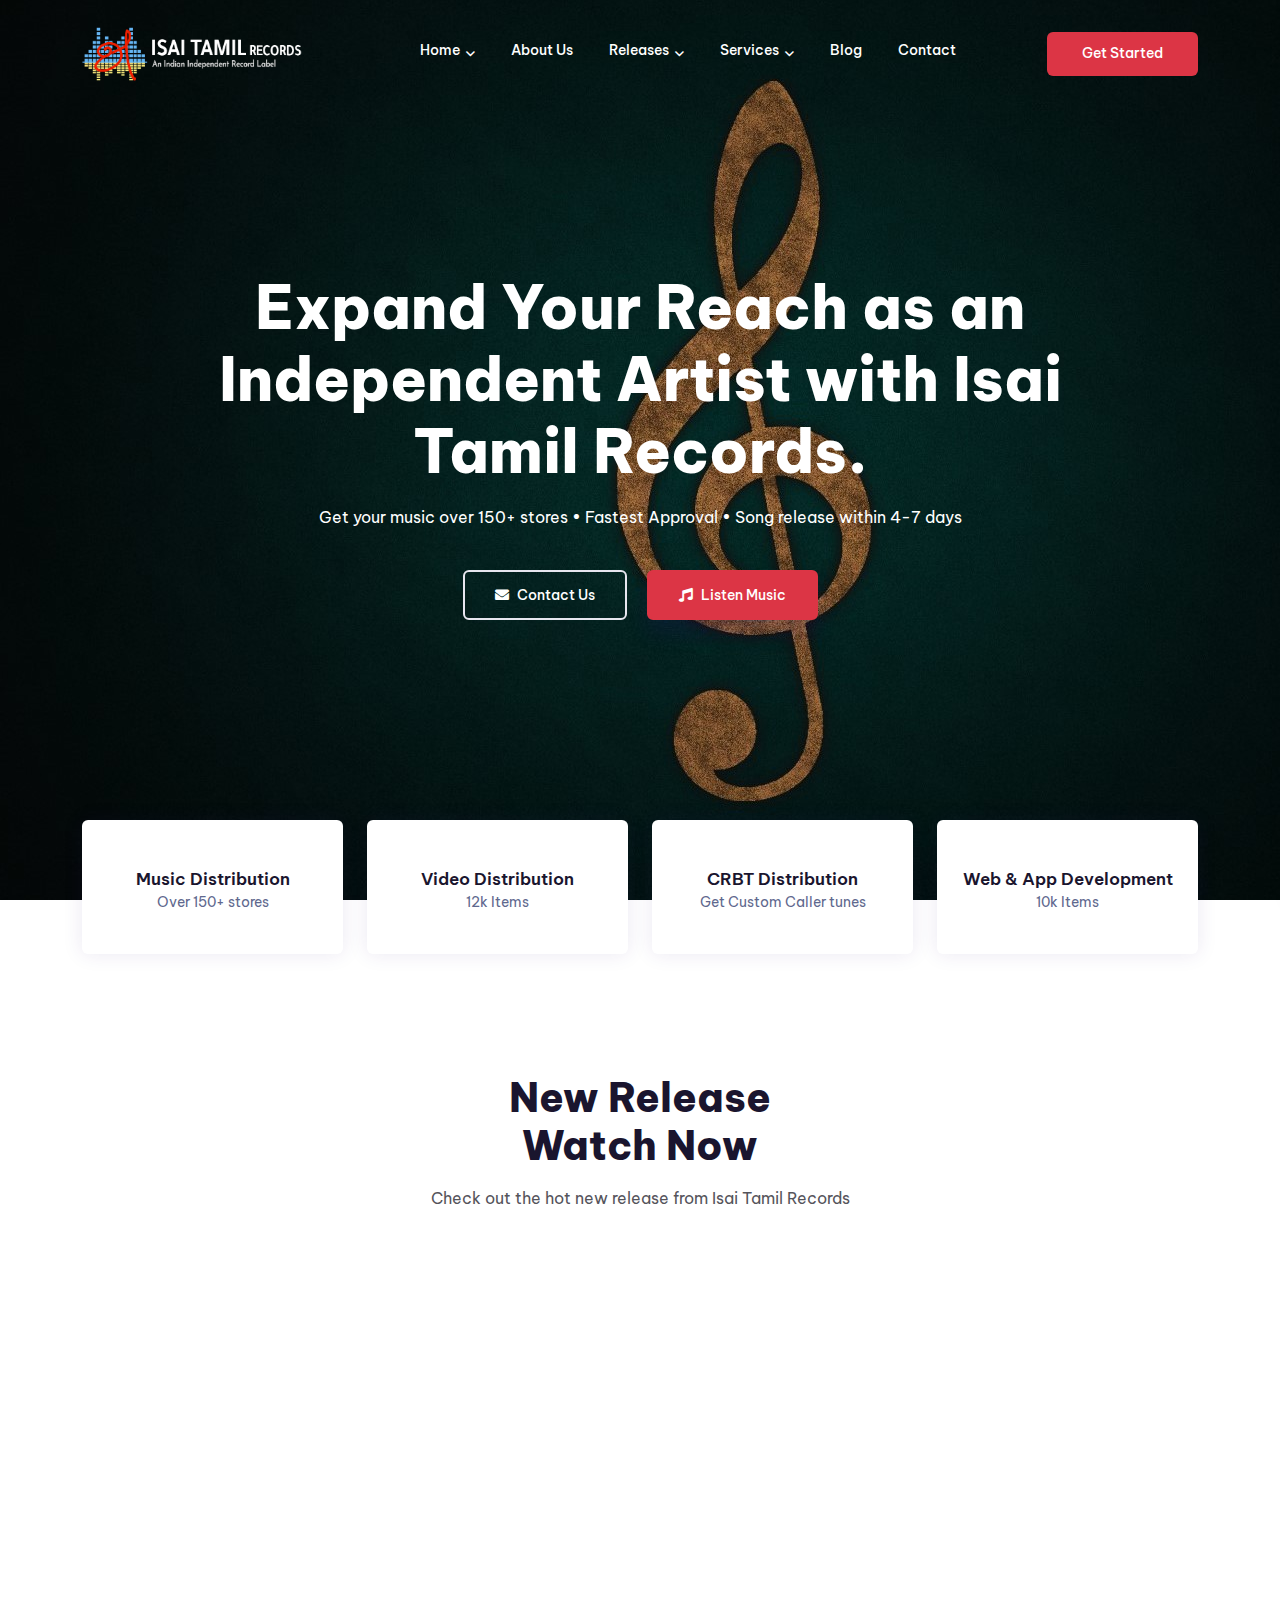
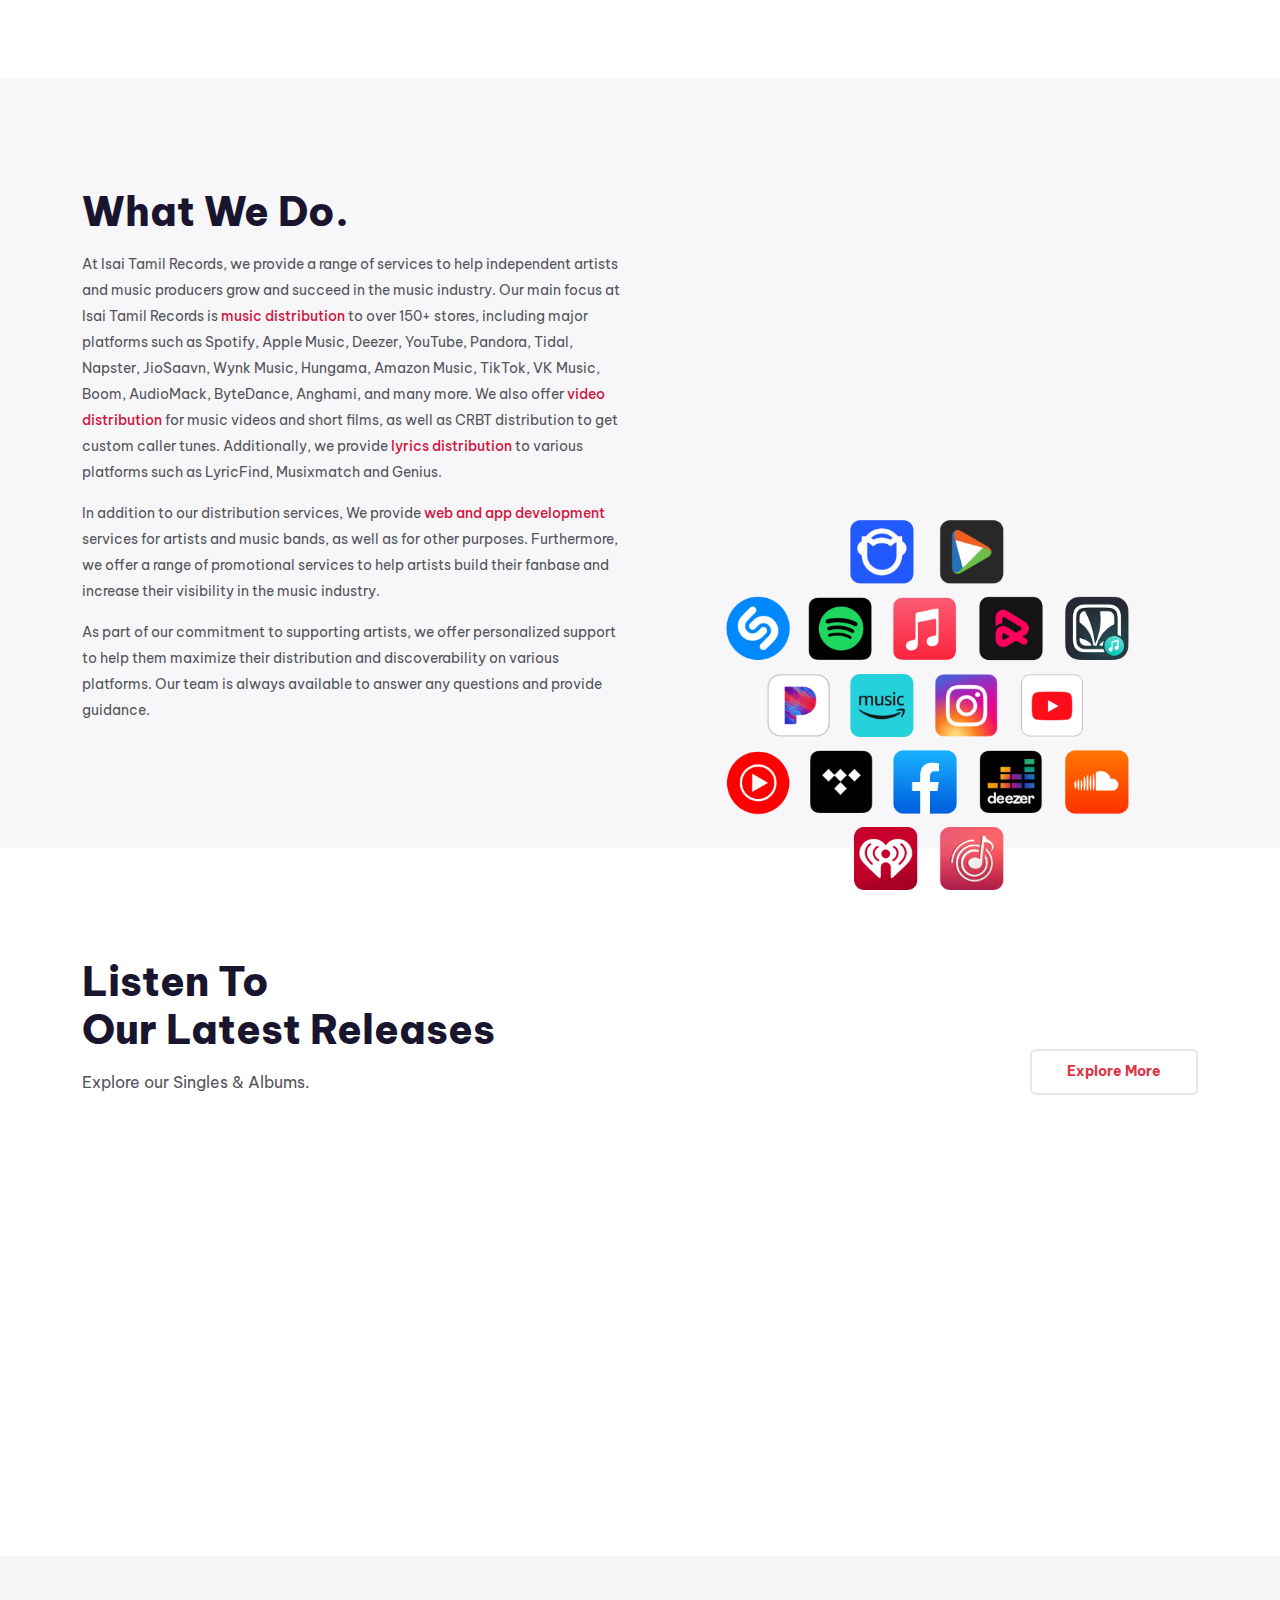
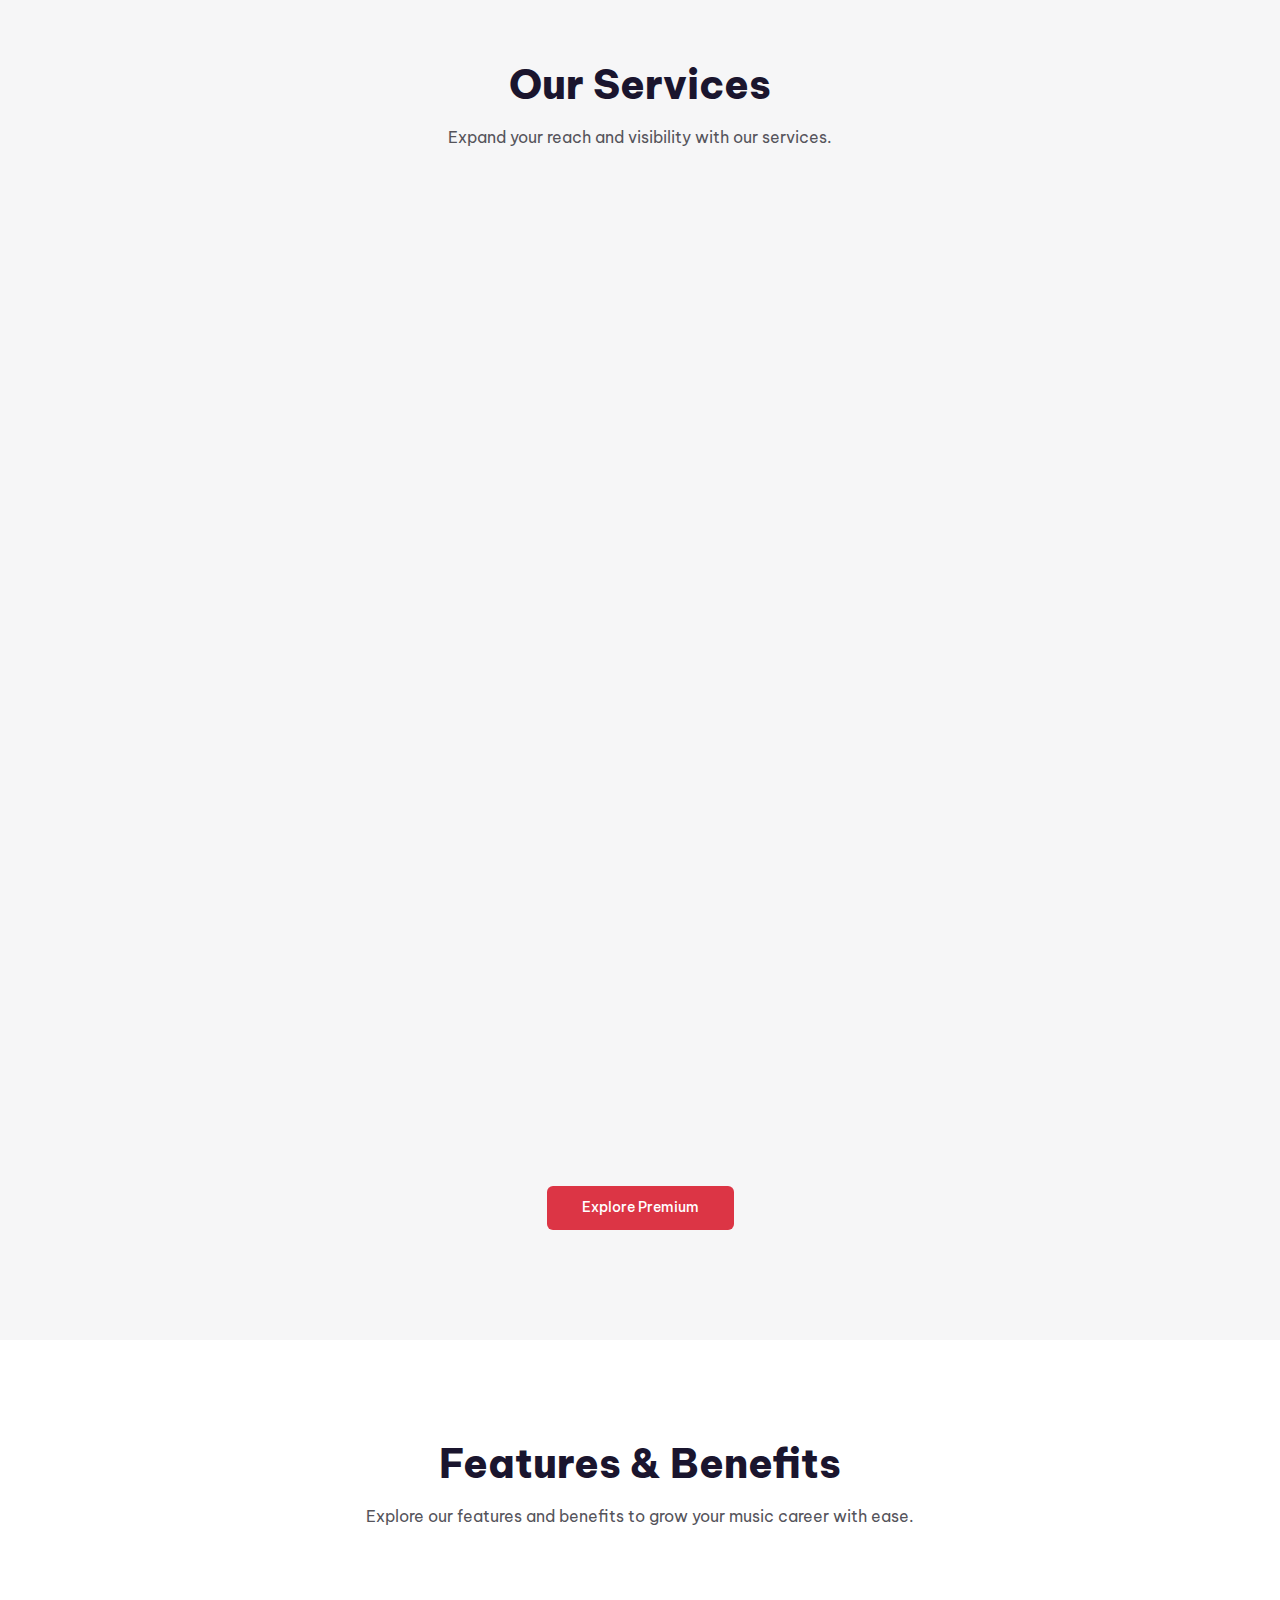
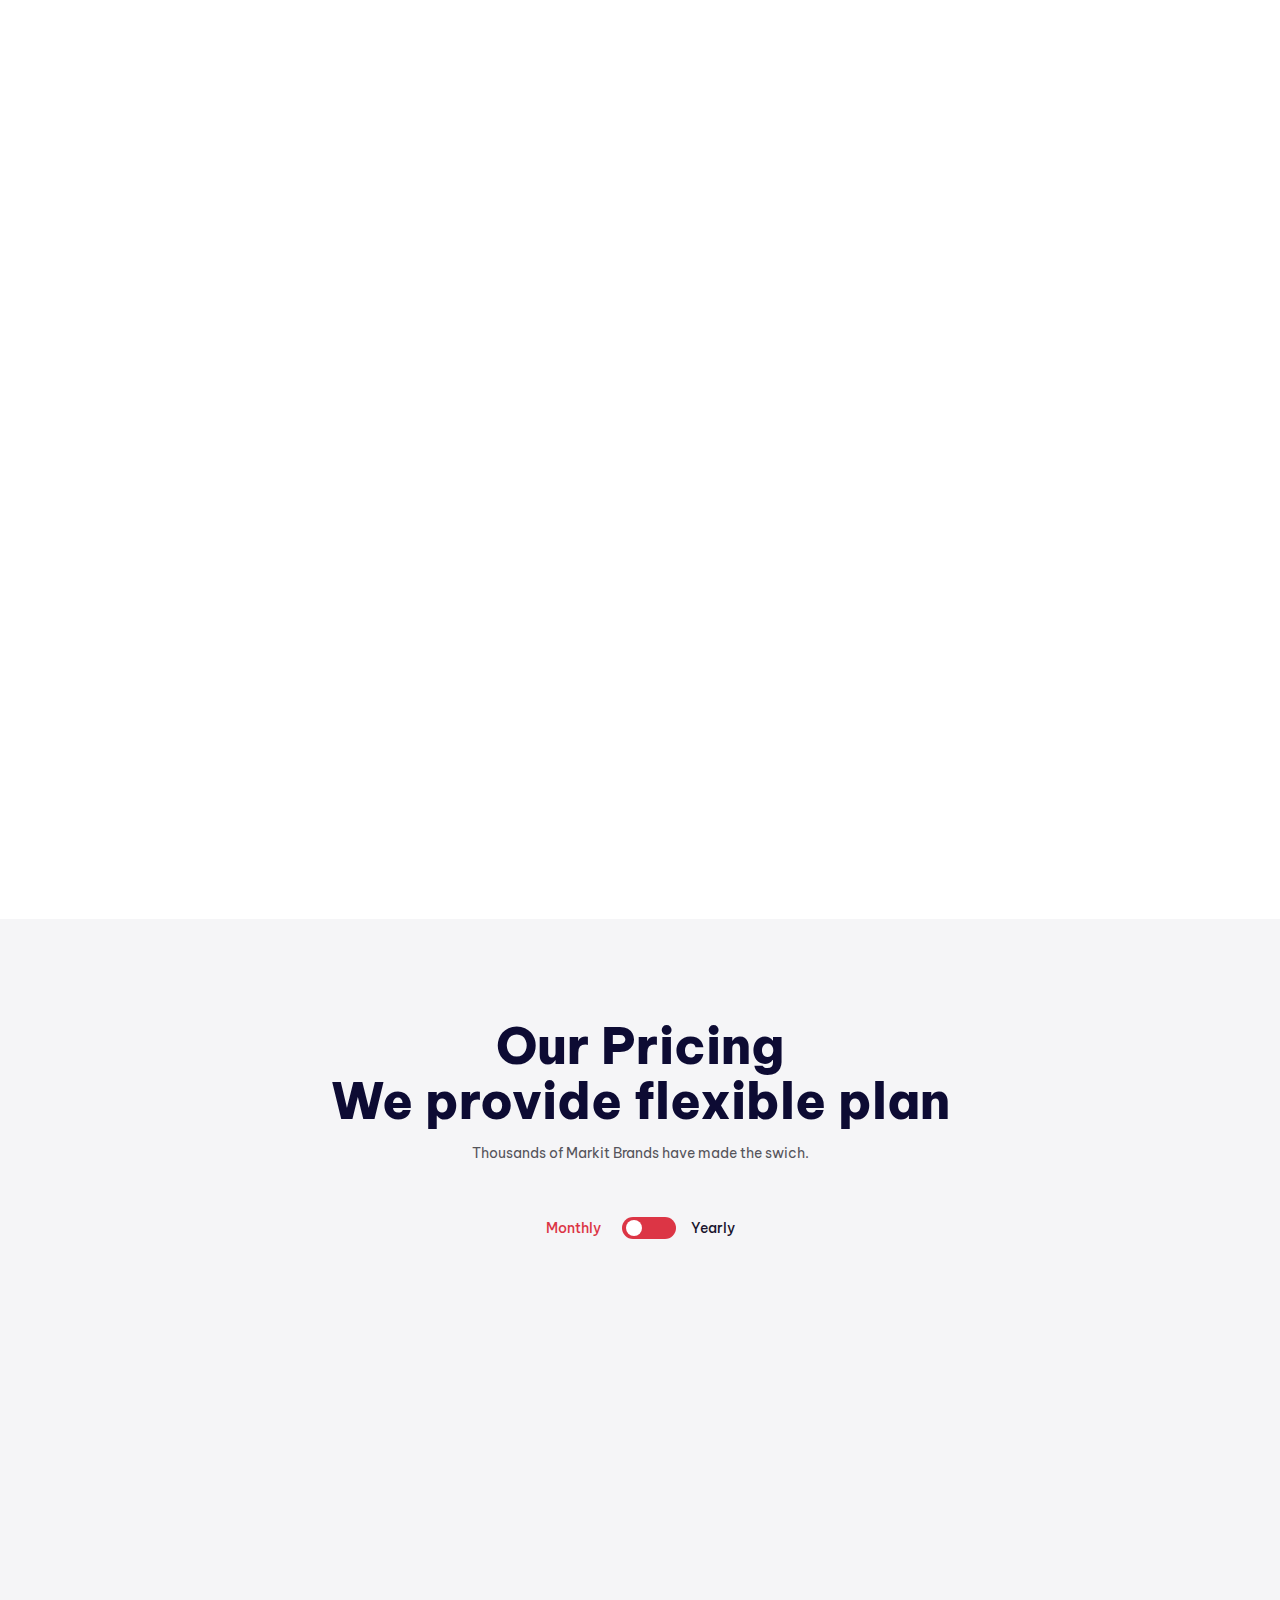
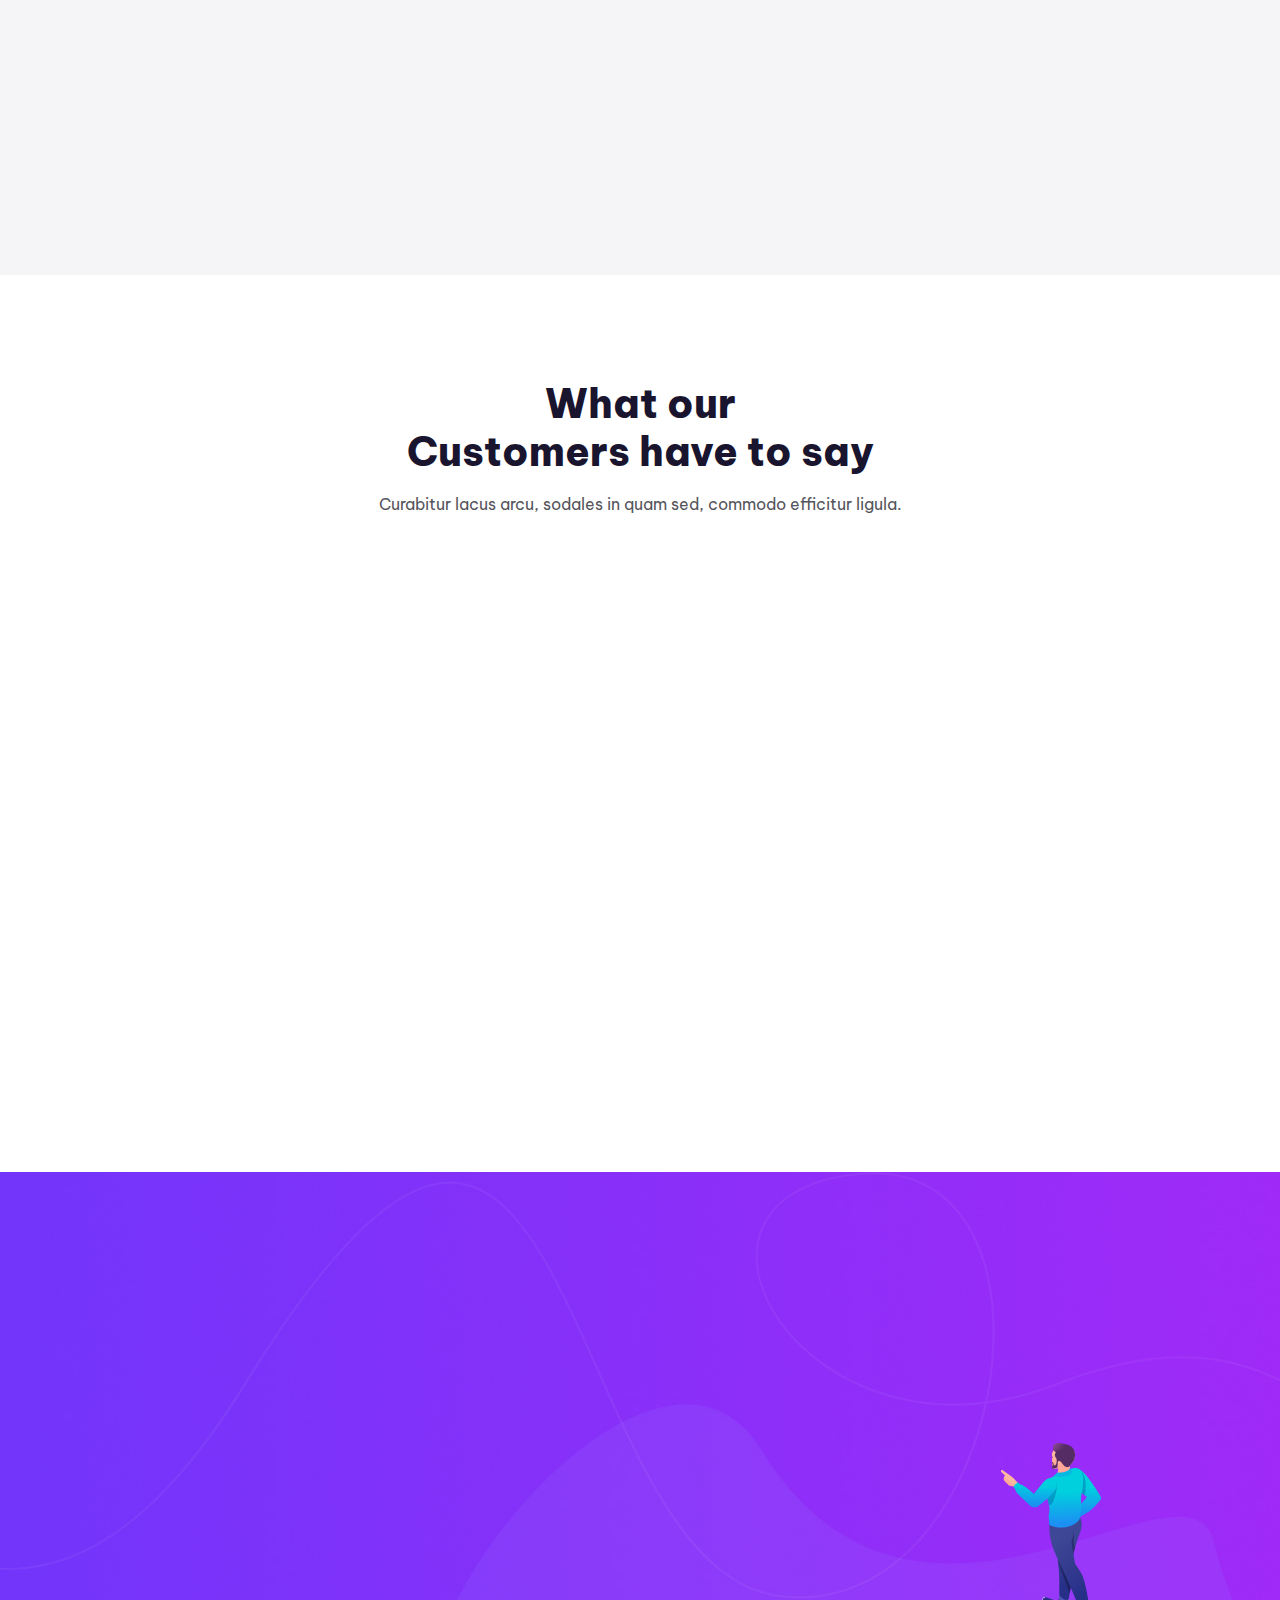
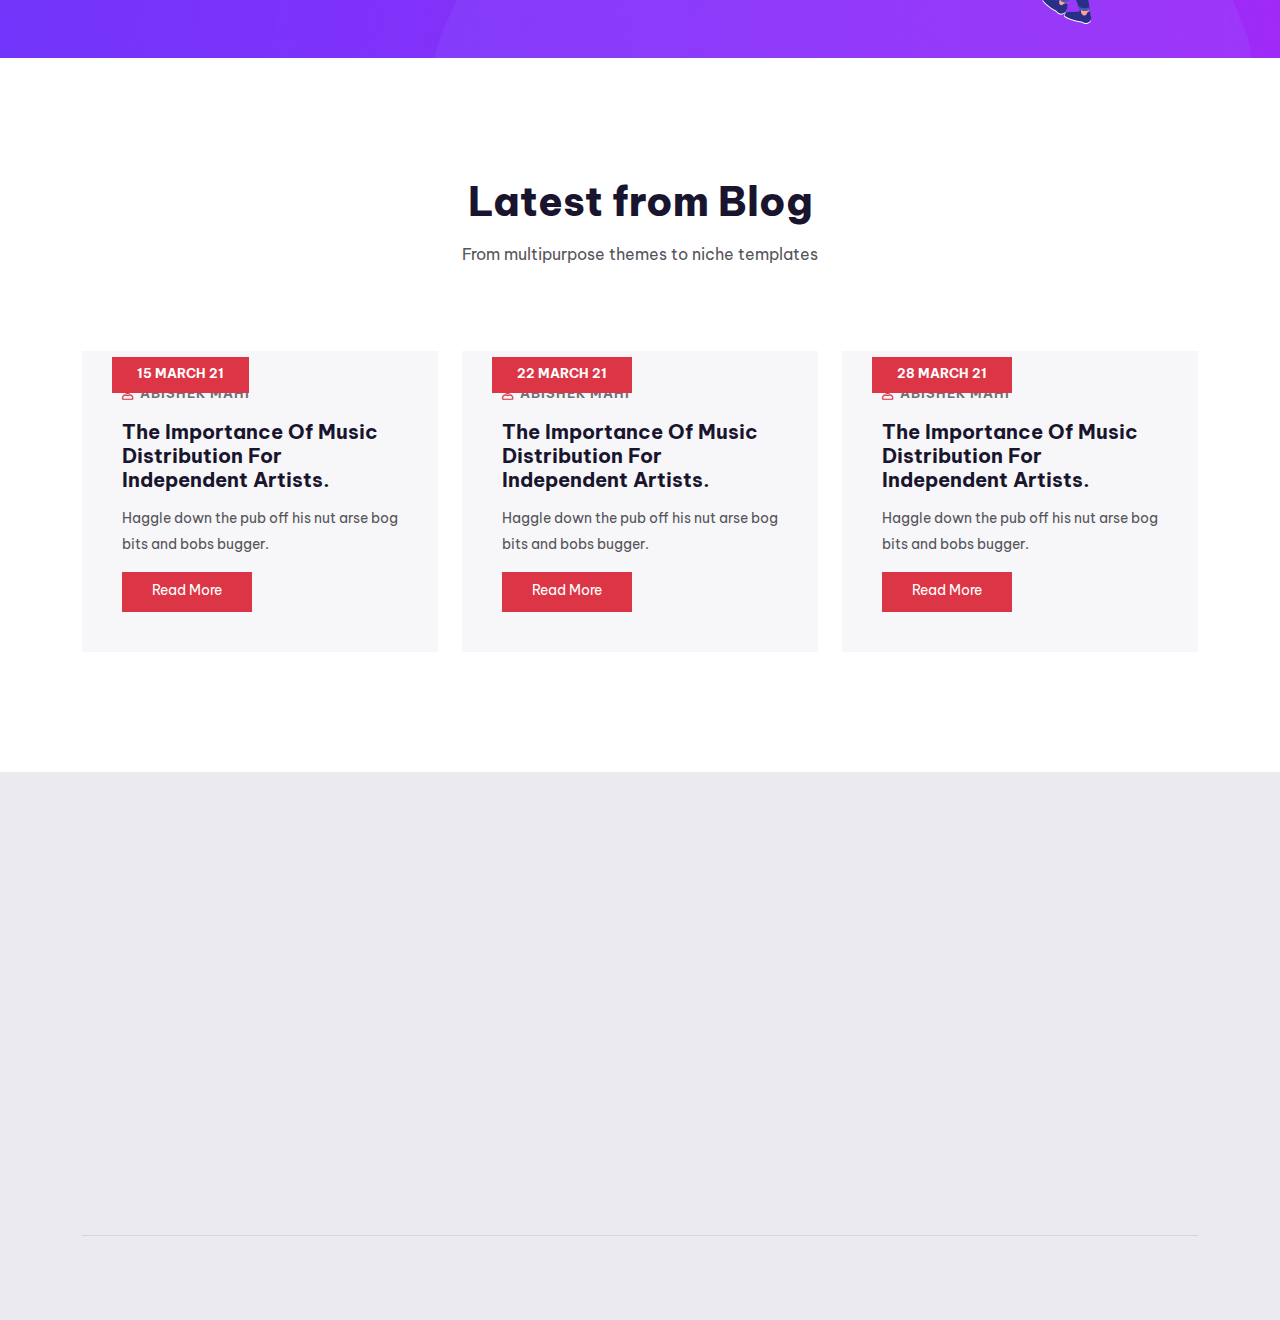
==== commit f815c973: "music page created and footer added" ====
--- a/index.html
+++ b/index.html
@@ -1,10 +1,11 @@
 <!doctype html>
-<html class="no-js" lang="zxx">
+<html class="no-js" lang="en">
 
 <head>
    <meta charset="utf-8">
    <meta http-equiv="x-ua-compatible" content="ie=edge">
    <meta name="viewport" content="width=device-width, initial-scale=1">
+   <link rel="shortcut icon" href="favicon.ico" type="image/x-icon">
    <!-- Primary Meta Tags -->
    <title>Isai Tamil Records - Indian Independent Record Label</title>
    <meta name="description"
@@ -214,7 +215,7 @@
                            <li class="has-dropdown">
                               <a href="#">Releases</a>
                               <ul class="submenu">
-                                 <li><a href="singles-and-albums.html">🎵 Singles & Albums</a></li>
+                                 <li><a href="music.html">🎵 Singles & Albums</a></li>
                                  <li><a href="videos.html">▶️ Videos</a></li>
                               </ul>
                            </li>
@@ -228,7 +229,7 @@
                               </ul>
                            </li>
                            <!-- <li><a href="support.html">Support</a></li> -->
-                           <li><a href="https://blog.isaitamilrecords.com/">Blog</a></li>
+                           <li><a target="_blank" href="https://blog.isaitamilrecords.com/">Blog</a></li>
                            <li><a href="contact.html">Contact</a></li>
                         </ul>
                      </nav>
@@ -319,7 +320,7 @@
                               </div> -->
                            <a href="contact.html" style="color: white;" class="m-btn m-btn-border-2 cta__btn">
                               <i class="fas fa-envelope mr-5"></i> <span></span> Contact Us</a>
-                           <a href="singles-and-albums.html" class="m-btn m-btn-border-2 cta__btn active">
+                           <a href="music.html" class="m-btn m-btn-border-2 cta__btn active">
                               <i class="fas fa-music mr-5"></i> <span> </span> Listen Music</a>
                            <!-- <button type="submit" class="m-btn ml-20"> <span></span> search</button> -->
                         </div>
@@ -423,12 +424,12 @@
          <div class="container">
             <div class="row align-items-end">
                <div class="col-xxl-6 col-xl-6 col-lg col-md-8">
-                  <div class="section__title-wrapper mb-50">
+                  <div class="section__title-wrapper mb-10">
                      <h2 class="section__title">What We Do.</h2>
                   </div>
                </div>
             </div>
-            <div class="row align-items-center justify-content-center">
+            <div class="row align-items-center justify-content-center" style="flex-wrap: wrap-reverse;">
                <div class="col-xxl-6 col-xl-6 col-lg-6">
                   <p>At Isai Tamil Records, we provide a range of services to help independent artists and music
                      producers grow and succeed in the music industry. Our main focus at Isai Tamil Records is <a
@@ -448,29 +449,13 @@
                      maximize their distribution and discoverability on various platforms. Our team is always available
                      to answer any questions and provide guidance.</p>
                </div>
-               <style>
-                  .wrapper {
-                     position: relative;
-                  }
-
-                  .lottie-container {
-                     position: relative;
-                     z-index: 1;
-                  }
-
-                  .image-overlay {
-                     position: absolute;
-                     top: 5%;
-                     left: 5%;
-                     z-index: 2;
-                  }
-               </style>
+
                <div class="col-xxl-6 col-xl-6 col-lg-6 wrapper">
-                  <lottie-player width="90%"  class="lottie-container"
+                  <lottie-player width="90%" class="lottie-container"
                      src="https://assets10.lottiefiles.com/packages/lf20_hkajarsm.json" background="transparent"
                      speed="1" loop autoplay>
                   </lottie-player>
-                  <img class="image-overlay" width="90%" src="assets/img/apps.png" alt="Music streaming Apps">
+                  <img class="image-overlay" width="80%" src="assets/img/apps.png" alt="Music streaming Apps">
                </div>
             </div>
          </div>
@@ -489,7 +474,7 @@
                </div>
                <div class="col-xxl-6 col-xl-6 col-lg col-md-4">
                   <div class="trending__more d-flex justify-content-md-end  mb-50">
-                     <a href="singles-and-albums.html" class="m-btn m-btn-border"><span></span>Explore More</a>
+                     <a href="music.html" class="m-btn m-btn-border"><span></span>Explore More</a>
                   </div>
                </div>
             </div>
@@ -1412,7 +1397,58 @@
          <div class="footer__top pt-90 pb-50">
             <div class="container">
                <div class="row">
-                  <div class="col-xxl-3 col-xl-3 col-lg-3 col-md-4 col-sm-6">
+                  <div class="col-xxl-4 col-xl-3 col-lg-3 col-md-6 col-sm-6">
+                     <div class="footer__widget mb-40 wow fadeInUp" data-wow-delay=".7s">
+                        <div class="footer__widget-head">
+                           <h4 class="footer__widget-title footer__widget-title-2">About</h4>
+                        </div>
+                        <div class="footer__widget-content">
+                           <p>Isai Tamil Records is an independent record label based in India that specializes in
+                              distributing music and videos for independent artists worldwide. Our mission is to help
+                              talented artists reach a wider audience and increase their revenue by providing them
+                              with the necessary resources and support.</p>
+                        </div>
+                     </div>
+                  </div>
+
+                  <div class="col-xxl-3 col-xl-3 col-lg-3 col-md-6 col-sm-6">
+                     <div class="footer__widget mb-40 wow fadeInUp footer__widget-pl-70" data-wow-delay=".7s">
+                        <div class="footer__widget-head">
+                           <h4 class="footer__widget-title footer__widget-title-2">Services </h4>
+                        </div>
+                        <div class="footer__widget-content">
+                           <div class="footer__link footer__link-2">
+                              <ul>
+                                 <li><a href="#">Music Distribution</a></li>
+                                 <li><a href="#">Video Distribution</a></li>
+                                 <li><a href="#">CRBT Distribution</a></li>
+                                 <li><a href="#">Lyrics Distribution</a></li>
+                                 <li><a href="#">Web & App Development</a></li>
+                              </ul>
+                           </div>
+                        </div>
+                     </div>
+                  </div>
+                  <div class="col-xxl-2 col-xl-2 col-lg-2 col-md-6 col-sm-6">
+                     <div class="footer__widget mb-40 wow fadeInUp" data-wow-delay=".5s">
+                        <div class="footer__widget-head">
+                           <h4 class="footer__widget-title footer__widget-title-2">Quick Links</h4>
+                        </div>
+                        <div class="footer__widget-content">
+                           <div class="footer__link footer__link-2">
+                              <ul>
+                                 <li><a href="index.html">Home </a></li>
+                                 <li><a href="about.html">About Us</a></li>
+                                 <li><a href="music.html">Our Releases</a></li>
+                                 <!-- <li><a href="videos.html">Videos</a></li> -->
+                                 <li><a target="_blank" href="https://blog.isaitamilrecords.com">Blog</a></li>
+                                 <li><a href="contact.html">Contact</a></li>
+                              </ul>
+                           </div>
+                        </div>
+                     </div>
+                  </div>
+                  <div class="col-xxl-3 col-xl-3 col-lg-3 col-md-6 col-sm-6">
                      <div class="footer__widget mb-40 wow fadeInUp" data-wow-delay=".3s">
                         <div class="footer__widget-head mb-35">
                            <a href="index.html">
@@ -1432,60 +1468,6 @@
                                  <li><a href="https://www.youtube.com/isaitamilrecords" class="pin"><i
                                           class="fab fa-youtube"></i></a></li>
                               </ul>
-                           </div>
-                        </div>
-                     </div>
-                  </div>
-                  <div class="col-xxl-2 col-xl-2 col-lg-2 col-md-4 col-sm-6">
-                     <div class="footer__widget mb-40 wow fadeInUp" data-wow-delay=".5s">
-                        <div class="footer__widget-head">
-                           <h4 class="footer__widget-title footer__widget-title-2">Products</h4>
-                        </div>
-                        <div class="footer__widget-content">
-                           <div class="footer__link footer__link-2">
-                              <ul>
-                                 <li><a href="#">Tutor LMS </a></li>
-                                 <li><a href="#">WP Mega Menu </a></li>
-                                 <li><a href="#">WP Page Builder </a></li>
-                                 <li><a href="#">Themes</a></li>
-                                 <li><a href="#">Interactions</a></li>
-                              </ul>
-                           </div>
-                        </div>
-                     </div>
-                  </div>
-                  <div class="col-xxl-3 col-xl-3 col-lg-3 col-md-4 col-sm-6">
-                     <div class="footer__widget mb-40 wow fadeInUp footer__widget-pl-70" data-wow-delay=".7s">
-                        <div class="footer__widget-head">
-                           <h4 class="footer__widget-title footer__widget-title-2">Resources</h4>
-                        </div>
-                        <div class="footer__widget-content">
-                           <div class="footer__link footer__link-2">
-                              <ul>
-                                 <li><a href="#">Promotion </a></li>
-                                 <li><a href="#">Submit Content</a></li>
-                                 <li><a href="#">Resources</a></li>
-                                 <li><a href="#">Design System</a></li>
-                                 <li><a href="#">Expert</a></li>
-                              </ul>
-                           </div>
-                        </div>
-                     </div>
-                  </div>
-                  <div class="col-xxl-4 col-xl-3 col-lg-3 col-md-5 col-sm-6">
-                     <div class="footer__widget mb-40 wow fadeInUp footer__widget-sub-pl-70" data-wow-delay=".7s">
-                        <div class="footer__widget-head">
-                           <h4 class="footer__widget-title footer__widget-title-2">Newsletter</h4>
-                        </div>
-                        <div class="footer__widget-content">
-                           <div class="footer__subscribe">
-                              <p>Subscribe to recieve a monthly email on the latest news!</p>
-                              <div class="footer__subscribe-input">
-                                 <form action="#">
-                                    <input type="email" placeholder="Email">
-                                    <button type="submit" class="m-btn">Subscribe!</button>
-                                 </form>
-                              </div>
                            </div>
                         </div>
                      </div>
--- a/assets/css/style.css
+++ b/assets/css/style.css
@@ -2448,6 +2448,22 @@
   font-weight: 500;
 }
 
+.wrapper {
+  position: relative;
+}
+
+.lottie-container {
+  position: relative;
+  z-index: 1;
+}
+
+.image-overlay {
+  position: absolute;
+  top: 10%;
+  left: 10%;
+  z-index: 2;
+}
+
 /*----------------------------------------*/
 /*  04. CATEGORY CSS START
 /*----------------------------------------*/
@@ -3095,9 +3111,9 @@
 }
 
 .product__thumb-inner {
-  -webkit-border-radius: 6px 6px 0 0;
-  -moz-border-radius: 6px 6px 0 0;
-  border-radius: 6px 6px 0 0;
+  -webkit-border-radius: 6px;
+  -moz-border-radius: 6px ;
+  border-radius: 6px;
 }
 
 .product__tag a {
@@ -3492,7 +3508,7 @@
 }
 
 .mt_cat_title:hover {
-  color: #5F3AFB;
+  color: #dc3545;
 }
 
 .mt_cat_caps span {
@@ -3562,11 +3578,11 @@
   text-align: center;
   text-decoration: none;
   cursor: pointer;
-  background-color: #f4f5f7;
+  /* background-color: #f4f5f7; */
   outline: 0;
   padding: 3px 20px;
   padding-bottom: 3px;
-  border: 1px solid #edeef3;
+  border: 2px solid #666666;
   margin: 0 8px;
   margin-bottom: 0px;
   line-height: 28px;
@@ -3651,6 +3667,12 @@
   margin-left: 100px;
 }
 
+.noContent {
+  color: #000 !important;
+  background-color: transparent !important;
+  pointer-events: none;
+}
+
 @media (max-width: 575px) {
   .latest-comments ul li.children {
     margin-left: 15px;
@@ -7248,6 +7270,7 @@
 }
 
 .contact__input input,
+.contact__input select,
 .contact__input textarea {
   width: 100%;
   height: 60px;
@@ -7268,6 +7291,7 @@
 }
 
 .contact__input input:focus,
+.contact__input select:focus,
 .contact__input textarea:focus {
   outline: none;
   background: #ffffff;
@@ -7955,6 +7979,10 @@
 
 .footer__link ul li {
   margin-bottom: 9px;
+}
+
+.footer__link {
+  color: #99989e;
 }
 
 .footer__link ul li a {
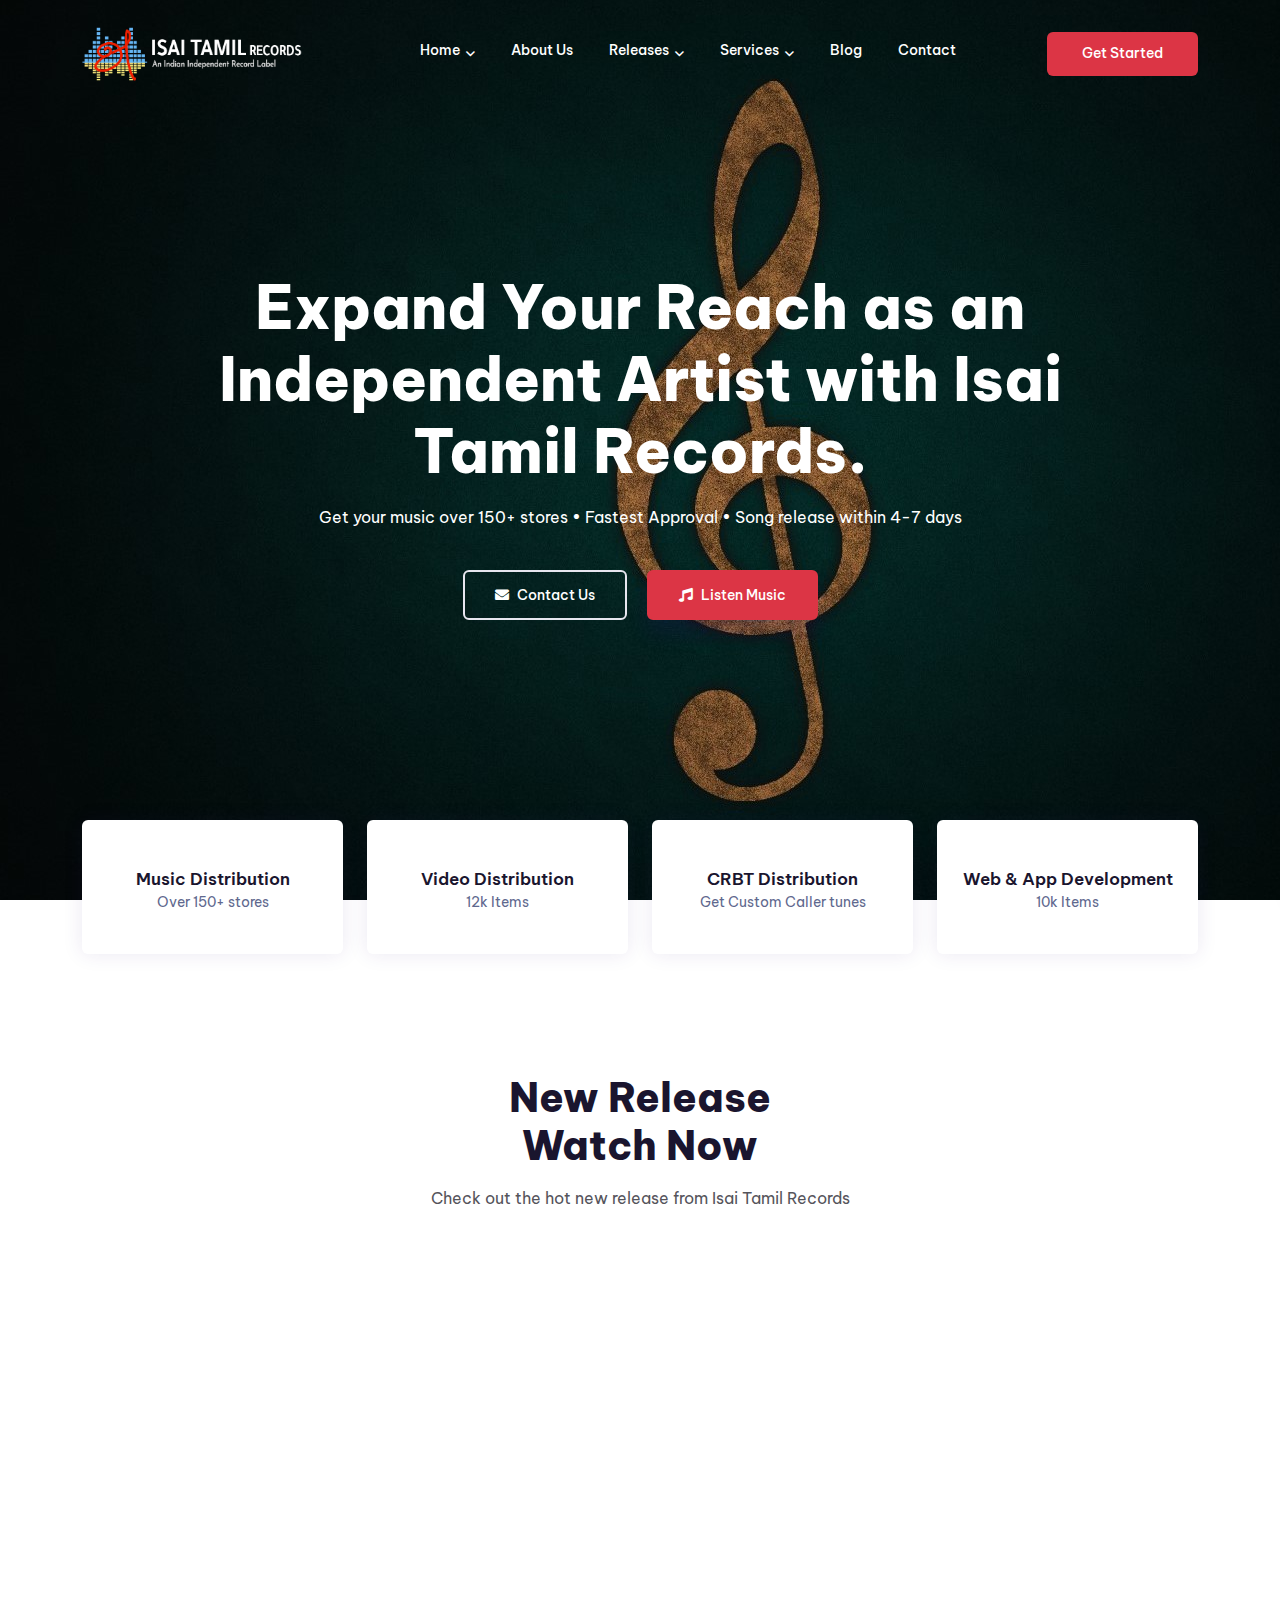
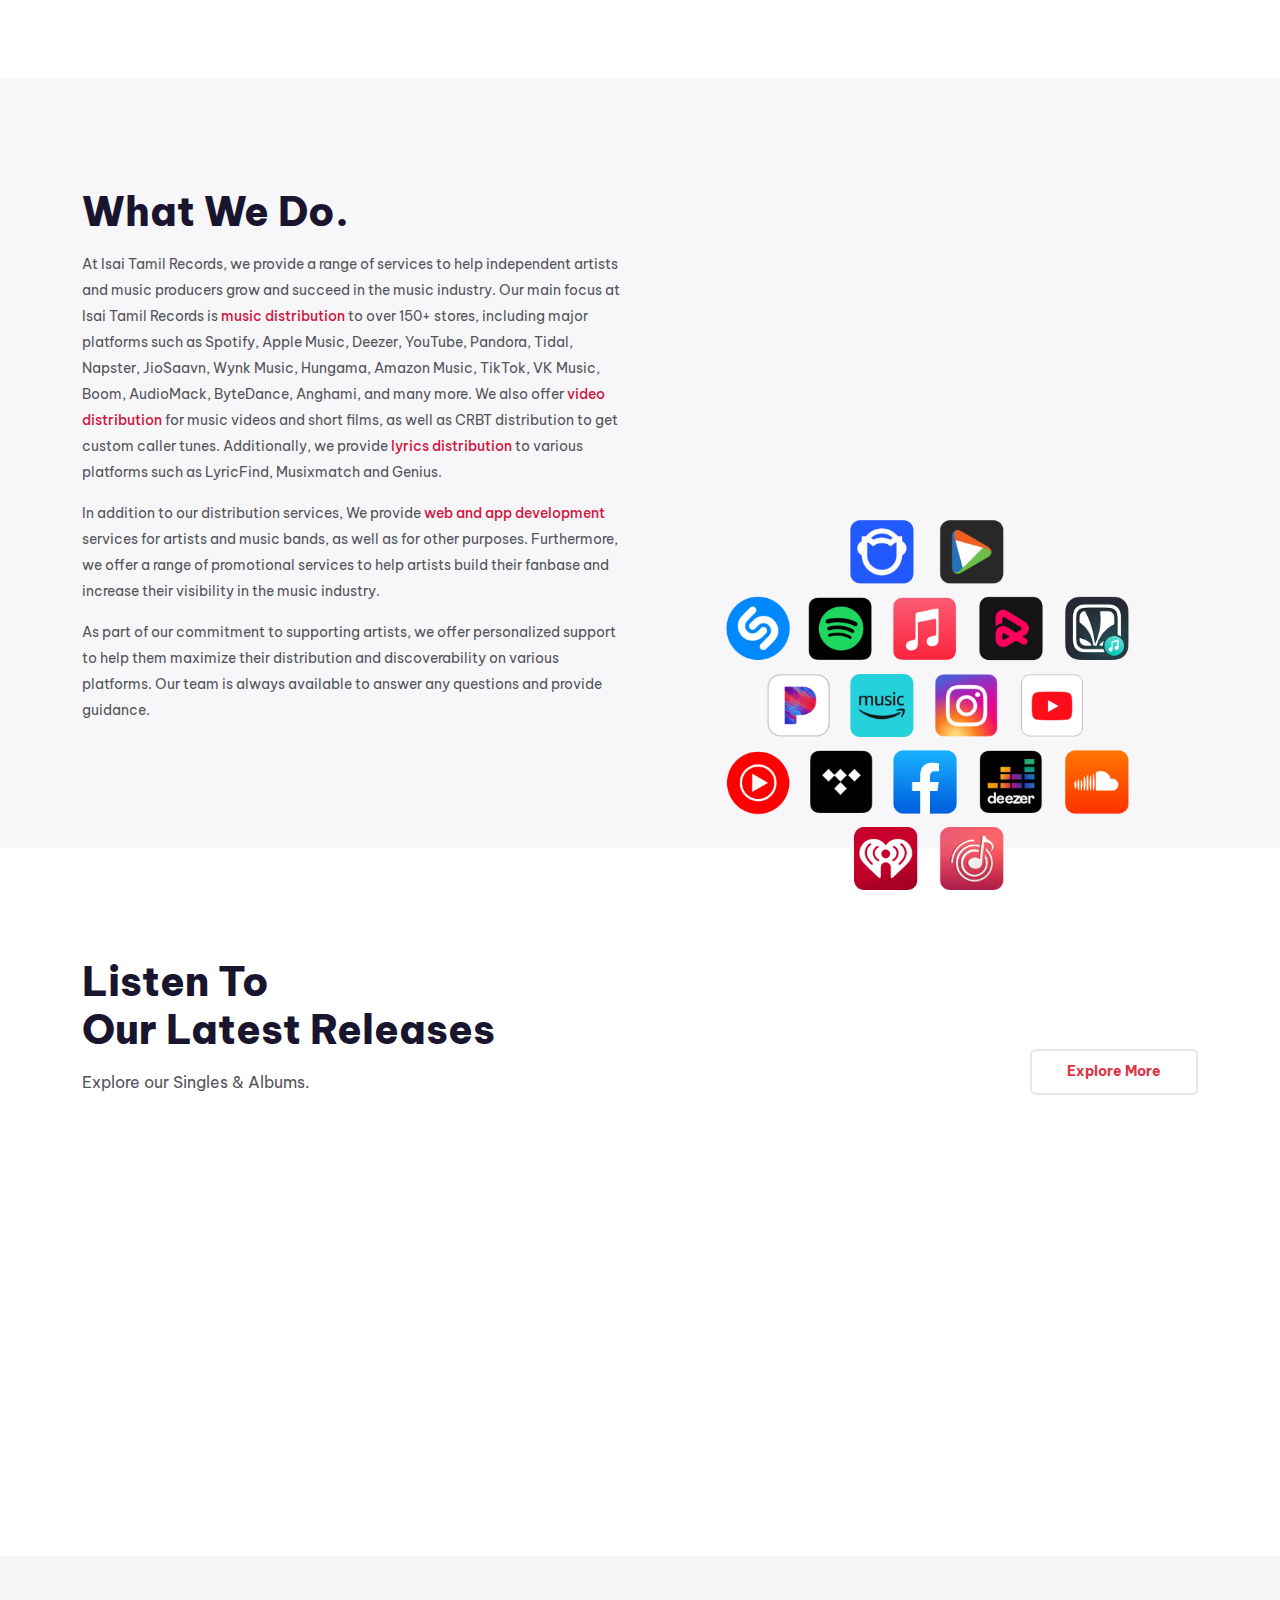
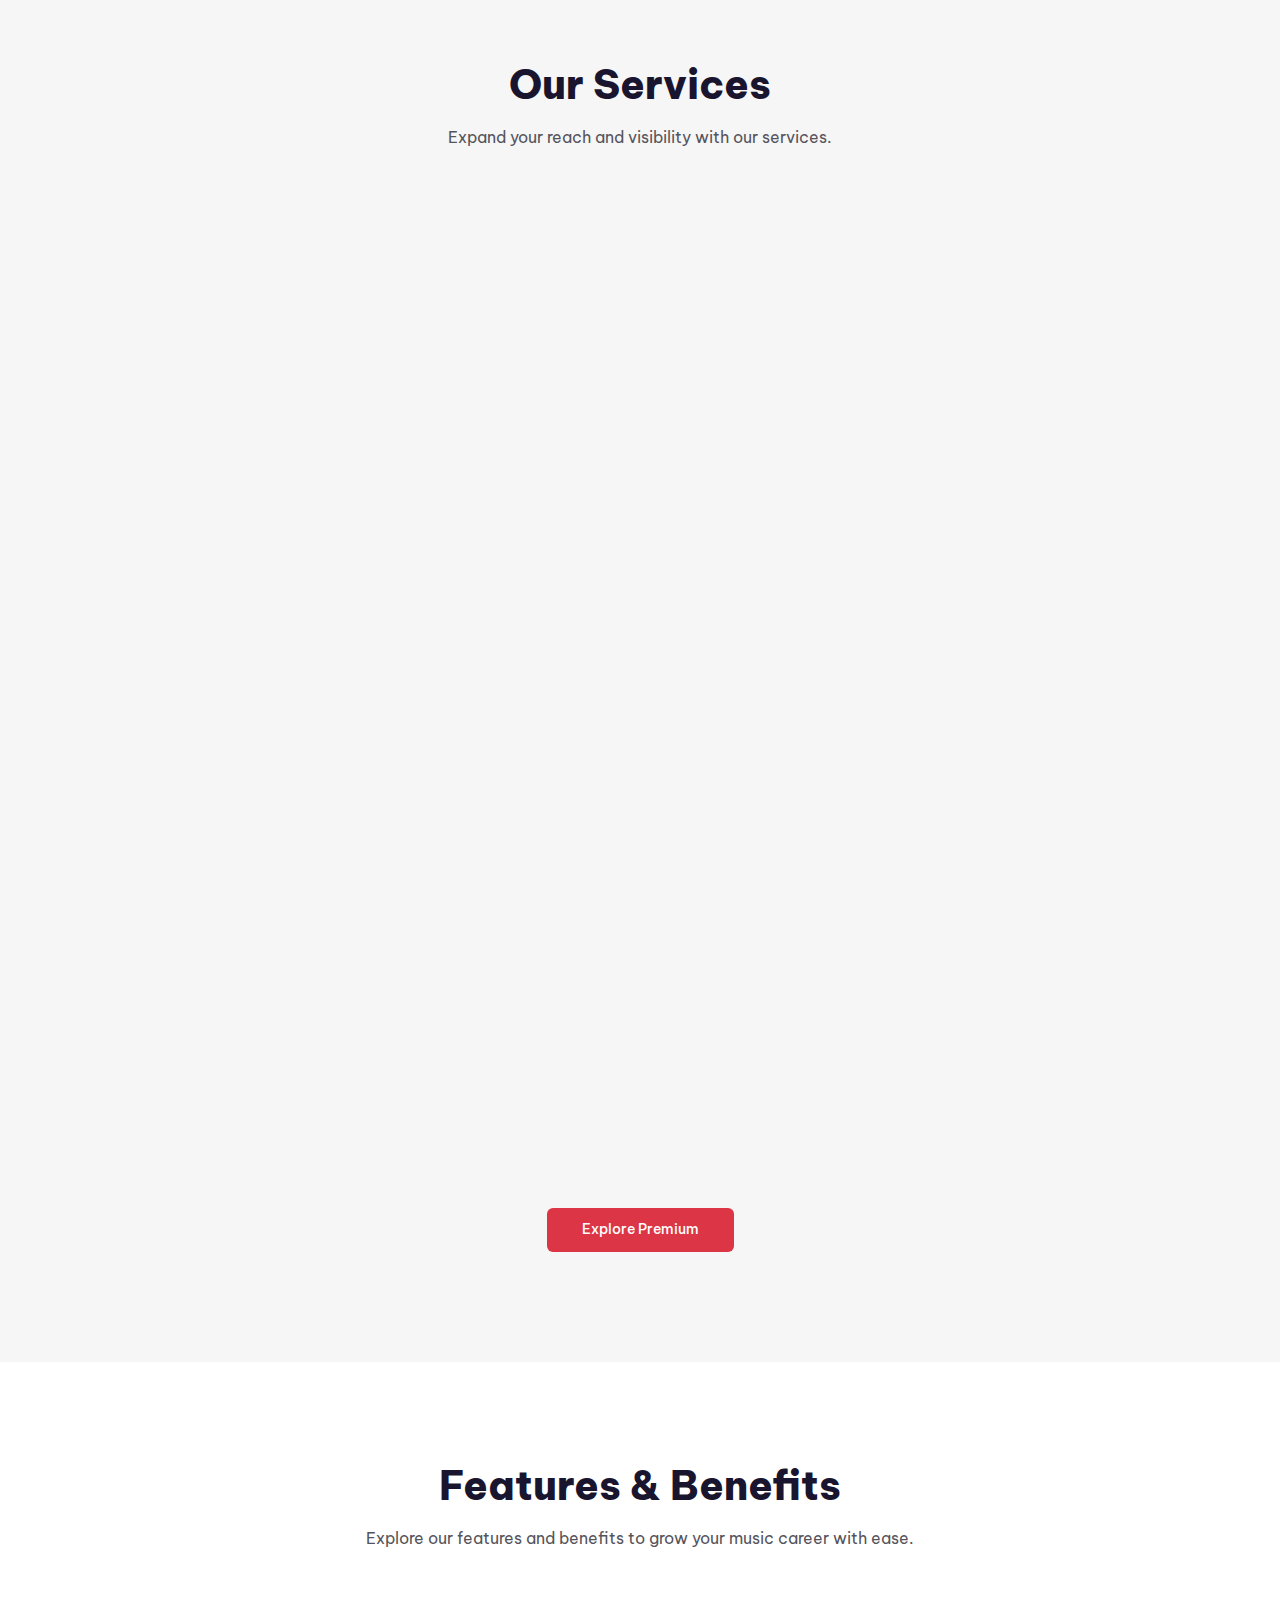
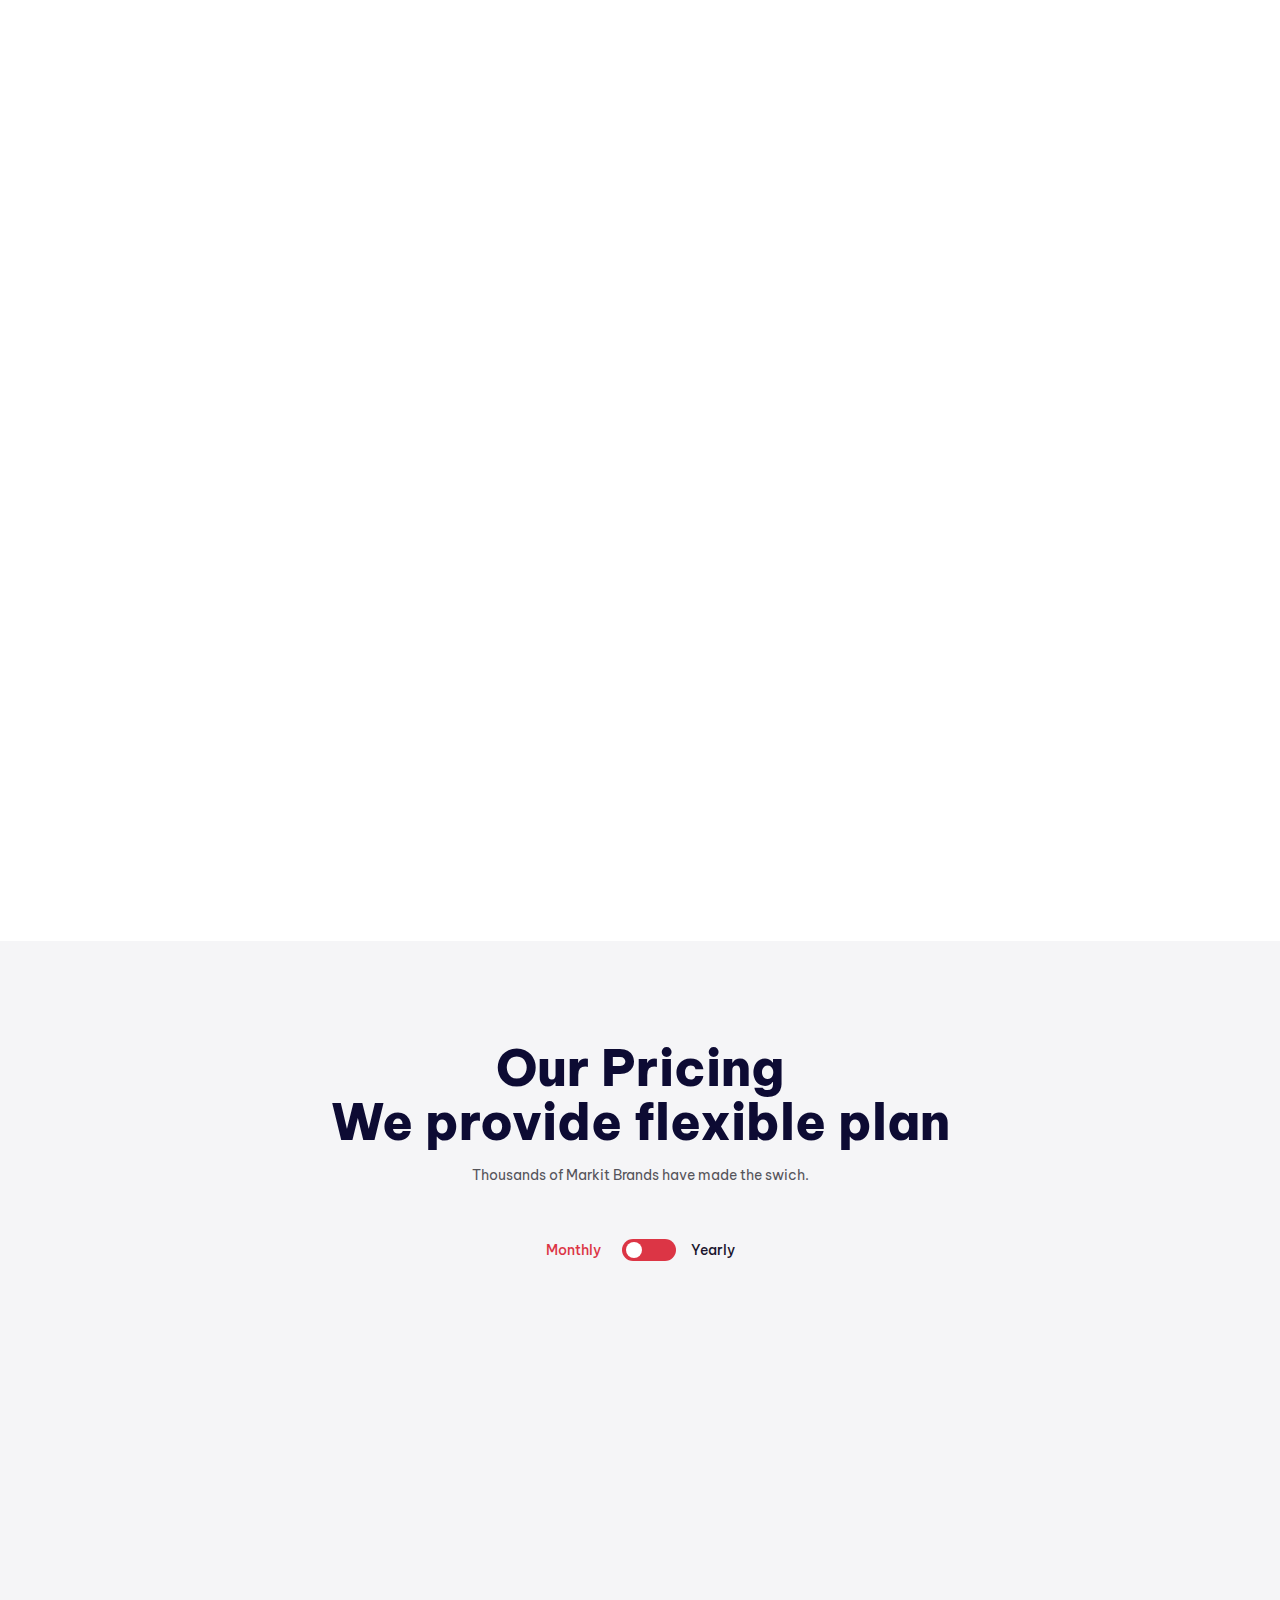
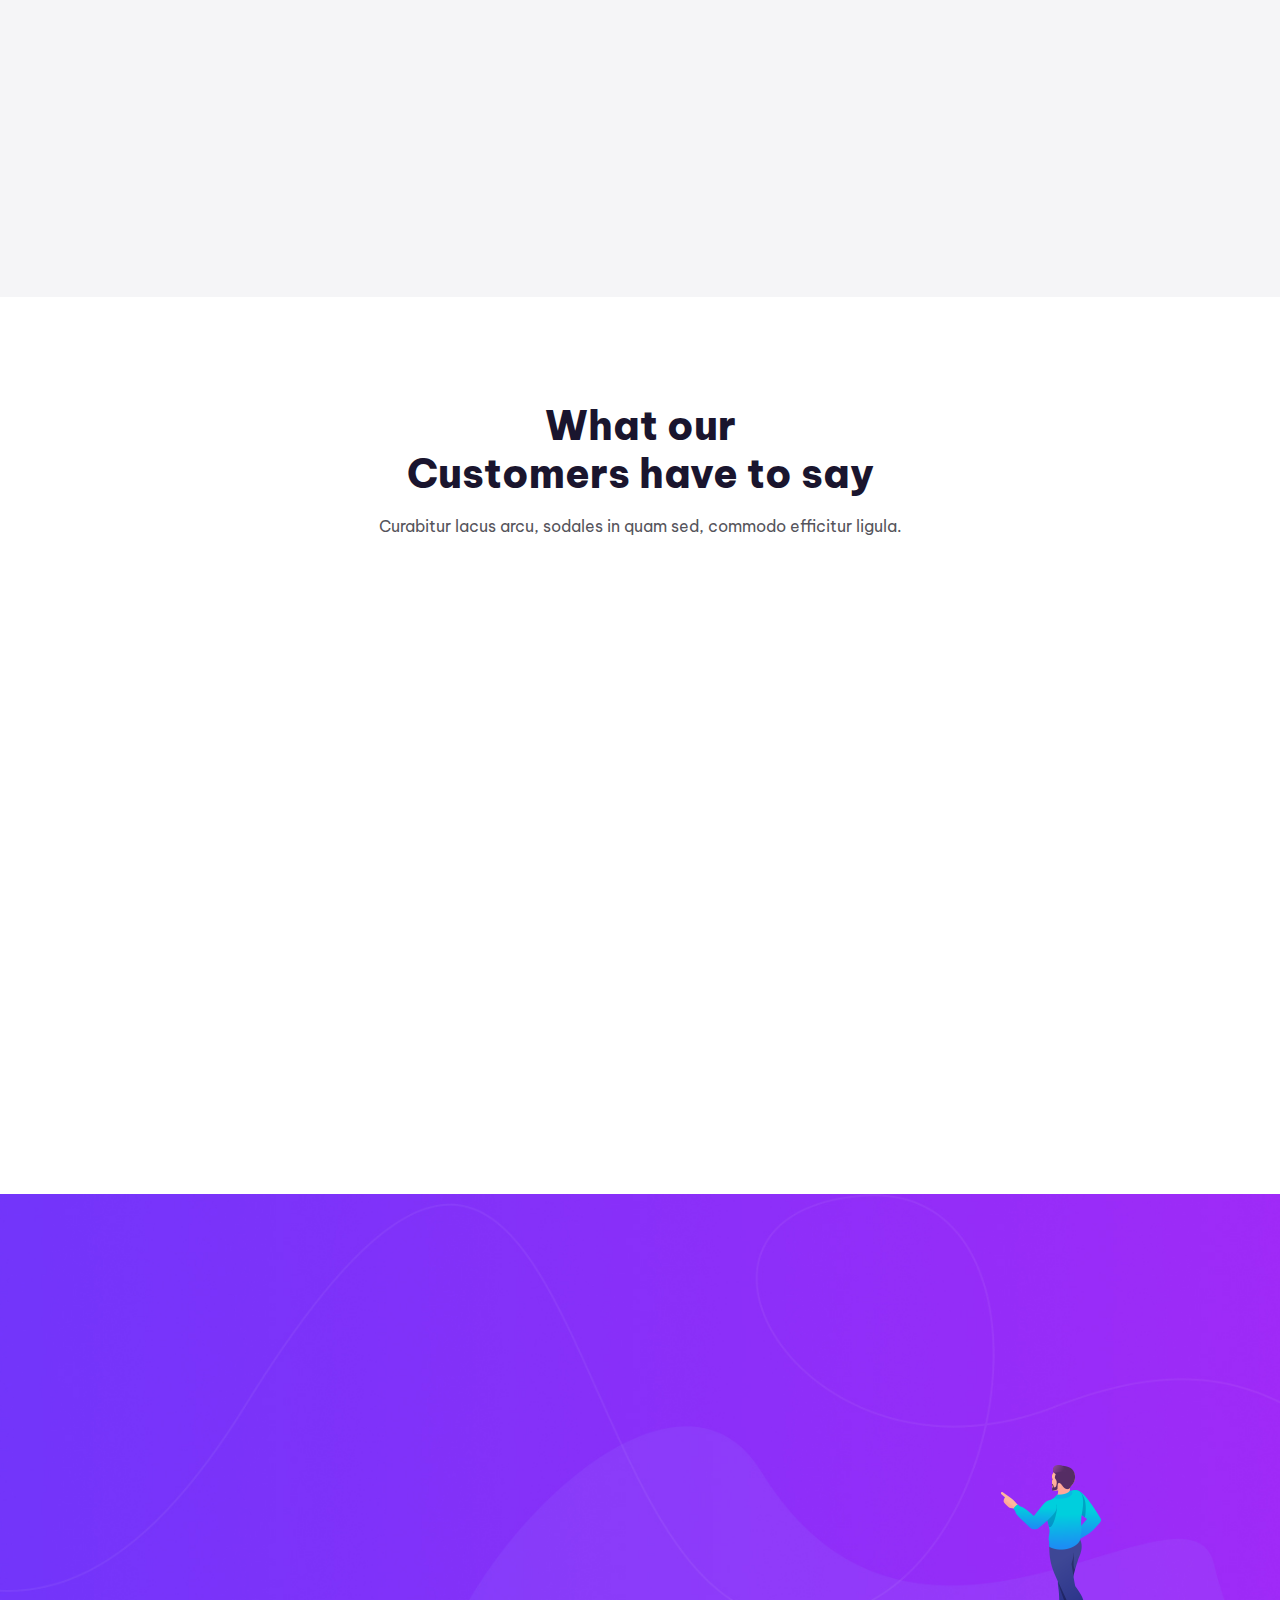
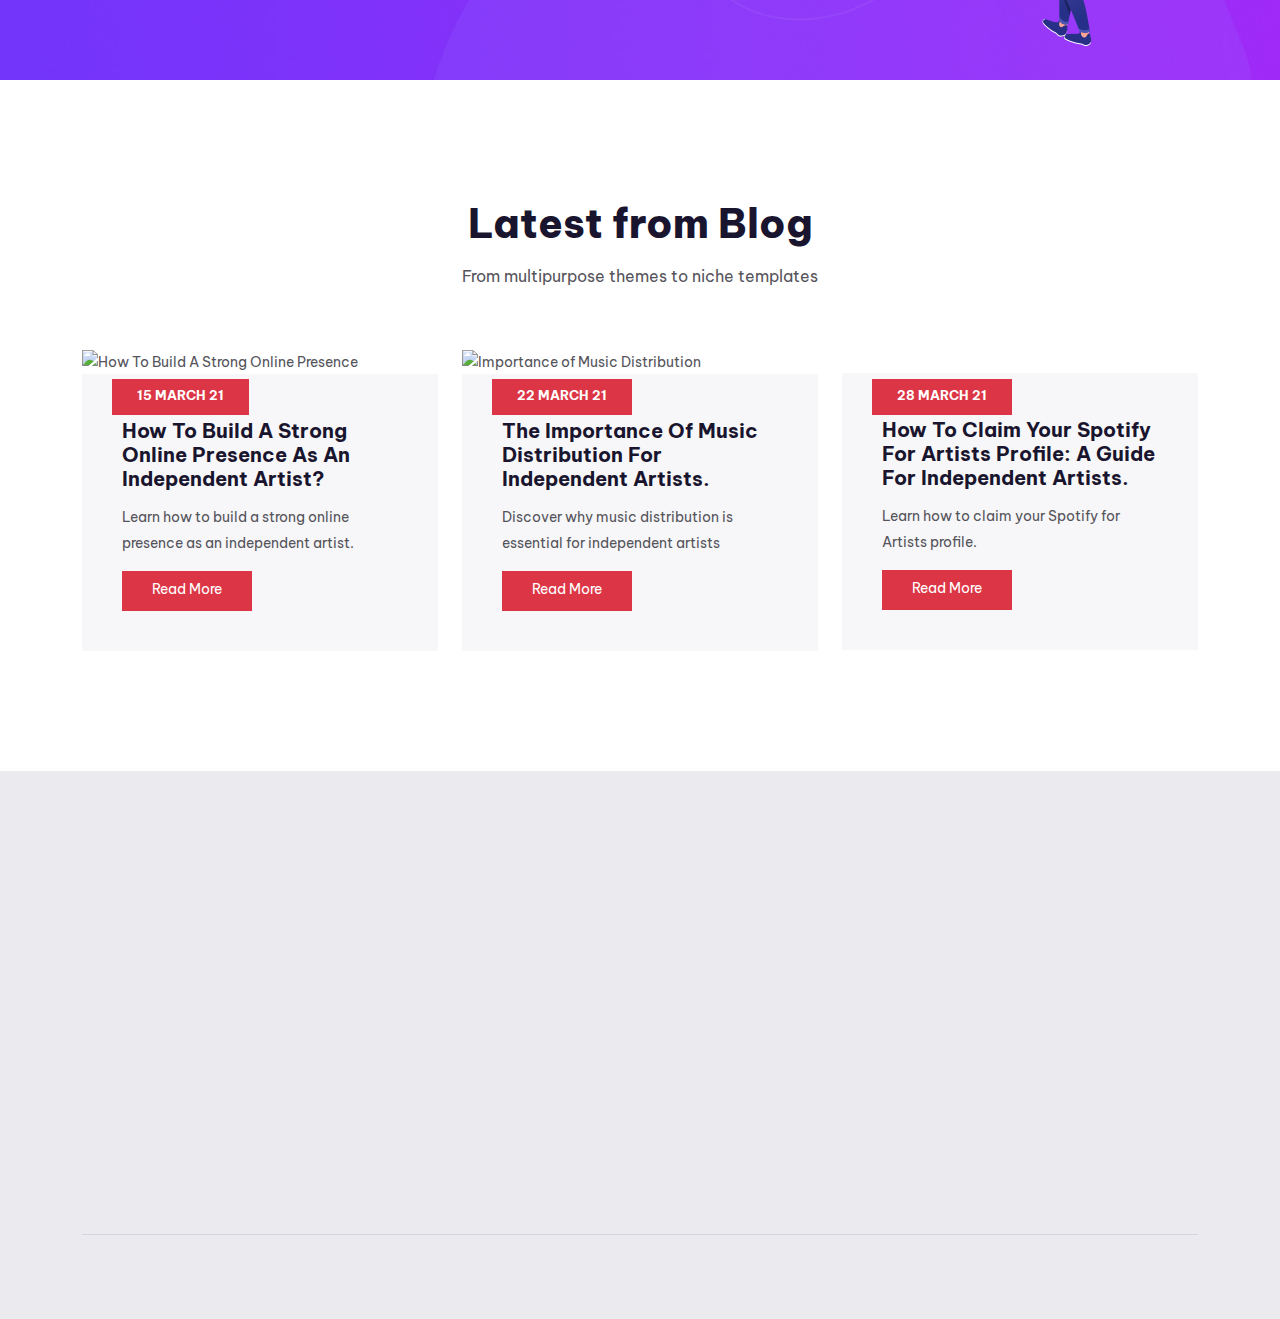
==== commit 8759f273: "Songs And Albums add" ====
--- a/index.html
+++ b/index.html
@@ -6,15 +6,17 @@
    <meta http-equiv="x-ua-compatible" content="ie=edge">
    <meta name="viewport" content="width=device-width, initial-scale=1">
    <link rel="shortcut icon" href="favicon.ico" type="image/x-icon">
+   <meta name="theme-color" content="#dc3545">
+   <meta name="author" content="Abishek Mahi">
+   <meta name="copyright" content="Isai Tamil Records">
+   <meta name="robots" content="index, follow">
+
    <!-- Primary Meta Tags -->
    <title>Isai Tamil Records - Indian Independent Record Label</title>
    <meta name="description"
       content="Isai Tamil Records is an Indian Independent Record Label which helps to distribute artists songs and videos to major streaming platforms worldwide." />
    <meta name="keywords"
       content="released by Isai Tamil Records, Tamil music labels, music distribution companies, distribute music, best music distribution, digital music distribution, music distributer, music distribution service, best music distribution service, ditto music distribution, music distribution free, best music distribution websites, music video distribution, best distribution for music, distribute music free, distribution music, amuse music distribution, distribute music for free, music distributions,distribution deal music, distribution music companies, empire distribution music, Music labels in India, Isai tamil website, Isai tamil, Independent music labels, Abishek mahi, Founder Abishek Mahi, Sibi Chakravarthi, M. S. Jones Rupert, Music labels in Tamil Nadu, music, royalty collection, indian music distributor, isai, isai tamil records, Indian record label, Independent record labels in India, Indian Independent Record Label, records, music distribution, record label, label, Isai Entertainment Pvt. Ltd., aggregator">
-   <meta name=”robots” content="index, follow">
-   <meta name="googlebot" content="index">
-   <meta name="theme-color" content="#ca2020">
    <meta name="facebook-domain-verification" content="ih08jxfvx92o5ea5t6l02k571kl03c" />
 
    <!-- Open Graph / Facebook -->
@@ -38,7 +40,7 @@
    <meta name="twitter:title" content="Isai Tamil Records - Indian Independent Record Label">
    <meta name="twitter:description"
       content="Isai Tamil Records is an Indian Independent Record Label which helps to distribute artists songs and videos to major streaming platforms worldwide.">
-   <meta name="twitter:image" content="https://isaitamilrecords.com/images/bannner.png">
+   <meta name="twitter:image" content="https://isaitamilrecords.com/images/banner.png">
    <meta name="twitter:site" content="@IsaiTamilRecord">
    <meta name="twitter:creator" content="@AbishekMahi0708">
 
@@ -211,7 +213,7 @@
                                  <li><a href="index-3.html">Home Market</a></li>
                               </ul>
                            </li>
-                           <li><a href="about.html">About Us</a></li>
+                           <li><a href="aboutus.html">About Us</a></li>
                            <li class="has-dropdown">
                               <a href="#">Releases</a>
                               <ul class="submenu">
@@ -222,7 +224,7 @@
                            <li class="has-dropdown">
                               <a href="product.html">Services</a>
                               <ul class="submenu">
-                                 <li><a href="about.html">Music Distribution</a></li>
+                                 <li><a href="aboutus.html">Music Distribution</a></li>
                                  <li><a href="documentation.html">Video Distribution</a></li>
                                  <li><a href="pricing.html">CRBT Distribution</a></li>
                                  <li><a href="sign-up.html">Web & App Development</a></li>
@@ -340,7 +342,7 @@
                <div class="col-lg-3 col-md-3 col-sm-6">
                   <div class="mt_cat shadow">
                      <div class="mt_cat_avater">
-                        <img src="	https://cdn-icons-png.flaticon.com/512/2995/2995101.png" class="img-fluid" alt="">
+                        <img src="https://cdn-icons-png.flaticon.com/512/2995/2995101.png" class="img-fluid" alt="">
                      </div>
                      <div class="mt_cat_caps">
                         <h3 class="mt_cat_title"><a href="product.html">Music Distribution</a></h3>
@@ -649,16 +651,15 @@
                      <div class="product__thumb-2 gradient-pink-2 p-relative text-center fix">
                         <img class="product-icon" src="assets/img/product/icon/product-icon-1.png" alt="">
                         <div class="product__thumb-2-shape">
-                           <img src="assets/img/product/icon/product-circle.png" alt="">
+                           <img src="assets/img/product/icon/product-circle.png" alt="Music Distribution">
                         </div>
                      </div>
                      <div class="product__content-2 text-center">
                         <div class="product__icon mb-20">
-                           <span><img src="assets/img/product/p-logo/p-logo-1.png" alt=""></span>
-                        </div>
-                        <h3 class="product__title-2"><a href="product-details.html">Appshow Plugin</a></h3>
-                        <p>Posh super burke a blinding morish bits and bob nice one baking,</p>
-
+                           <span><img src="https://cdn-icons-png.flaticon.com/512/2995/2995101.png" alt=""></span>
+                        </div>
+                        <h3 class="product__title-2"><a href="product-details.html">Music Distribution</a></h3>
+                        <p>Distribute your Music over 150+ streaming platforms world wide</p>
                         <div class="product__btn mt-25">
                            <a href="product-details.html" class="m-btn m-btn-5"> <span></span> buy now </a>
                            <a href="product-details.html" class="m-btn m-btn-border m-btn-border-6"> <span></span>
@@ -677,9 +678,10 @@
                      </div>
                      <div class="product__content-2 text-center">
                         <div class="product__icon mb-20">
-                           <span><img src="assets/img/product/p-logo/p-logo-2.png" alt=""></span>
-                        </div>
-                        <h3 class="product__title-2"><a href="product-details.html">Elite Licenser</a></h3>
+                           <span><img src="https://cdn-icons-png.flaticon.com/512/3845/3845856.png"
+                                 alt="video Distribution"></span>
+                        </div>
+                        <h3 class="product__title-2"><a href="product-details.html">Video Distribution</a></h3>
                         <p>Posh super burke a blinding morish bits and bob nice one baking,</p>
 
                         <div class="product__btn mt-25">
@@ -700,9 +702,10 @@
                      </div>
                      <div class="product__content-2 text-center">
                         <div class="product__icon mb-20">
-                           <span><img src="assets/img/product/p-logo/p-logo-3.png" alt=""></span>
-                        </div>
-                        <h3 class="product__title-2"><a href="product-details.html">Mailchack Plugin</a></h3>
+                           <span><img src="https://cdn-icons-png.flaticon.com/512/8772/8772654.png"
+                                 alt="CRBT Distribution"></span>
+                        </div>
+                        <h3 class="product__title-2"><a href="product-details.html">CRBT Distribution</a></h3>
                         <p>Posh super burke a blinding morish bits and bob nice one baking,</p>
 
                         <div class="product__btn mt-25">
@@ -716,16 +719,17 @@
                <div class="col-xxl-4 col-xl-4 col-lg-4 col-md-6">
                   <div class="product__item-2 white-bg mb-30 fix wow fadeInUp" data-wow-delay=".9s">
                      <div class="product__thumb-2 gradient-blue-2 p-relative text-center fix">
-                        <img class="product-icon" src="assets/img/product/icon/product-icon-4.png" alt="">
+                        <img class="product-icon" src="https://cdn-icons-png.flaticon.com/512/7925/7925785.png" alt="">
                         <div class="product__thumb-2-shape">
                            <img class="blue-img-3" src="assets/img/product/icon/product-circle-4.png" alt="">
                         </div>
                      </div>
                      <div class="product__content-2 text-center">
                         <div class="product__icon mb-20">
-                           <span><img src="assets/img/product/p-logo/p-logo-4.png" alt=""></span>
-                        </div>
-                        <h3 class="product__title-2"><a href="product-details.html">MC Builder</a></h3>
+                           <span><img src="https://cdn-icons-png.flaticon.com/512/10477/10477837.png"
+                                 alt="Lyrics Distribution"></span>
+                        </div>
+                        <h3 class="product__title-2"><a href="product-details.html">Lyrics Distribution</a></h3>
                         <p>Posh super burke a blinding morish bits and bob nice one baking,</p>
 
                         <div class="product__btn mt-25">
@@ -739,14 +743,15 @@
                <div class="col-xxl-4 col-xl-4 col-lg-4 col-md-6">
                   <div class="product__item-2 white-bg mb-30 fix wow fadeInUp" data-wow-delay="1.2s">
                      <div class="product__thumb-2 gradient-purple-2 p-relative text-center fix">
-                        <img class="product-icon" src="assets/img/product/icon/product-icon-5.png" alt="">
+                        <img class="product-icon" src="assets/img/product/icon/product-icon-2.png" alt="">
                      </div>
                      <div class="product__content-2 text-center">
                         <div class="product__icon mb-20">
-                           <span><img src="assets/img/product/p-logo/p-logo-5.png" alt=""></span>
-                        </div>
-                        <h3 class="product__title-2"><a href="product-details.html">WooCommerce</a></h3>
-                        <p>Posh super burke a blinding morish bits and bob nice one baking,</p>
+                           <span><img src="https://cdn-icons-png.flaticon.com/512/7471/7471685.png"
+                                 alt="Lynkify.in"></span>
+                        </div>
+                        <h3 class="product__title-2"><a href="product-details.html">Lynkify.in</a></h3>
+                        <p>Paste your Spotify URL & generate links for other platforms.</p>
 
                         <div class="product__btn mt-25">
                            <a href="product-details.html" class="m-btn m-btn-5"> <span></span> buy now </a>
@@ -759,16 +764,17 @@
                <div class="col-xxl-4 col-xl-4 col-lg-4 col-md-6">
                   <div class="product__item-2 white-bg mb-30 fix wow fadeInUp" data-wow-delay="1.5s">
                      <div class="product__thumb-2 gradient-blue-3 p-relative text-center fix">
-                        <img class="product-icon" src="assets/img/product/icon/product-icon-6.png" alt="">
+                        <img class="product-icon" src="assets/img/product/icon/product-icon-1.png" alt="">
                         <div class="product__thumb-2-shape">
                            <img class="blue-img-5" src="assets/img/product/icon/product-circle-5.png" alt="">
                         </div>
                      </div>
                      <div class="product__content-2 text-center">
                         <div class="product__icon mb-20">
-                           <span><img src="assets/img/product/p-logo/p-logo-6.png" alt=""></span>
-                        </div>
-                        <h3 class="product__title-2"><a href="product-details.html">Review Q</a></h3>
+                           <span><img src="https://cdn-icons-png.flaticon.com/512/922/922699.png"
+                                 alt="Web & App Development"></span>
+                        </div>
+                        <h3 class="product__title-2"><a href="product-details.html">Web & App Development</a></h3>
                         <p>Posh super burke a blinding morish bits and bob nice one baking,</p>
 
                         <div class="product__btn mt-25">
@@ -827,7 +833,7 @@
                         <p>We offers personalized support to help you maximize distribution and discovery of your
                            content on different platforms. We respond within 48 hrs on all business days to provide
                            the assistance you need.</p>
-                        <!-- <a href="about.html" class="link-btn"><i class="far fa-long-arrow-right"></i>Learn More</a> -->
+                        <!-- <a href="aboutus.html" class="link-btn"><i class="far fa-long-arrow-right"></i>Learn More</a> -->
                      </div>
                   </div>
                </div>
@@ -841,7 +847,7 @@
                         <h3 class="services__title">Automated submission</h3>
                         <p>Our fully automated submission system allows you to submit your single or album, choose
                            territories and release dates, and make changes to metadata or artwork as needed. </p>
-                        <!-- <a href="about.html" class="link-btn"><i class="far fa-long-arrow-right"></i>Learn More</a> -->
+                        <!-- <a href="aboutus.html" class="link-btn"><i class="far fa-long-arrow-right"></i>Learn More</a> -->
                      </div>
                   </div>
                </div>
@@ -855,7 +861,7 @@
                         <h3 class="services__title">Free UPC / ISRC Codes</h3>
                         <p>We offer auto insertion of UPC Barcodes and ISRC codes for artists and music bands who don't
                            have their own codes, and allow those with their own codes to use them.</p>
-                        <!-- <a href="about.html" class="link-btn"><i class="far fa-long-arrow-right"></i>Learn More</a> -->
+                        <!-- <a href="aboutus.html" class="link-btn"><i class="far fa-long-arrow-right"></i>Learn More</a> -->
                      </div>
                   </div>
                </div>
@@ -869,7 +875,7 @@
                         <h3 class="services__title">Secure Data Management</h3>
                         <p>Your data is in safe hands with us. We prioritize data security and use advanced encryption
                            techniques to protect all your personal and financial information. </p>
-                        <!-- <a href="about.html" class="link-btn"><i class="far fa-long-arrow-right"></i>Learn More</a> -->
+                        <!-- <a href="aboutus.html" class="link-btn"><i class="far fa-long-arrow-right"></i>Learn More</a> -->
                      </div>
                   </div>
                </div>
@@ -883,7 +889,7 @@
                         <p>Reach a wider audience with our additional promotion services and
                            social media promotion. We'll help you connect with more fans and grow your music career.
                         </p>
-                        <!-- <a href="about.html" class="link-btn"><i class="far fa-long-arrow-right"></i>Learn More</a> -->
+                        <!-- <a href="aboutus.html" class="link-btn"><i class="far fa-long-arrow-right"></i>Learn More</a> -->
                      </div>
                   </div>
                </div>
@@ -1318,22 +1324,29 @@
                <div class="col-xl-4 col-lg-4 col-md-6">
                   <div class="latest-blog mb-30">
                      <div class="latest-blog-img pos-rel">
-                        <img src="https://blog.isaitamilrecords.com/assets/img/blog/blog1.png" alt="">
+                        <img src="https://blog.isaitamilrecords.com/assets/img/blog/blog2.png"
+                           alt="How To Build A Strong Online Presence">
                         <div class="top-date">
-                           <a href="#">15 March 21</a>
+                           <a
+                              href="https://blog.isaitamilrecords.com/How-to-build-a-strong-online-presence-as-an-independent-artist.html">15
+                              March 21</a>
                         </div>
                      </div>
                      <div class="latest-blog-content">
                         <div class="latest-post-meta mb-15">
-                           <span><a href="#"><i class="far fa-user"></i> Abishek Mahi </a></span>
+                           <!-- <span><a href="#"><i class="far fa-user"></i> Abishek Mahi </a></span> -->
                            <!-- <span><a href="#"><i class="far fa-comments"></i> 23 Comments</a></span> -->
                         </div>
                         <h3 class="latest-blog-title">
-                           <a href="blog-details.html">The Importance of Music Distribution for Independent Artists.</a>
+                           <a
+                              href="https://blog.isaitamilrecords.com/How-to-build-a-strong-online-presence-as-an-independent-artist.html">How
+                              To Build A Strong Online Presence As An Independent Artist?</a>
                         </h3>
-                        <p>Haggle down the pub off his nut arse bog bits and bobs bugger.</p>
+                        <p>Learn how to build a strong online presence as an independent artist.</p>
                         <div class="blog-arrow">
-                           <a href="blog-details.html">Read More</a>
+                           <a
+                              href="https://blog.isaitamilrecords.com/How-to-build-a-strong-online-presence-as-an-independent-artist.html">Read
+                              More</a>
                         </div>
                      </div>
                   </div>
@@ -1341,22 +1354,29 @@
                <div class="col-xl-4 col-lg-4 col-md-6">
                   <div class="latest-blog mb-30">
                      <div class="latest-blog-img pos-rel">
-                        <img src="https://blog.isaitamilrecords.com/assets/img/blog/blog1.png" alt="">
+                        <img src="https://blog.isaitamilrecords.com/assets/img/blog/blog1.png"
+                           alt="Importance of Music Distribution">
                         <div class="top-date">
-                           <a href="#">22 March 21</a>
+                           <a
+                              href="https://blog.isaitamilrecords.com/the-Importance-of-Music-Distribution-for-independent-artists.html">22
+                              March 21</a>
                         </div>
                      </div>
                      <div class="latest-blog-content">
                         <div class="latest-post-meta mb-15">
-                           <span><a href="#"><i class="far fa-user"></i> Abishek Mahi </a></span>
+                           <!-- <span><a href="#"><i class="far fa-user"></i> Abishek Mahi </a></span> -->
                            <!-- <span><a href="#"><i class="far fa-comments"></i> 23 Comments</a></span> -->
                         </div>
                         <h3 class="latest-blog-title">
-                           <a href="blog-details.html">The Importance of Music Distribution for Independent Artists.</a>
+                           <a
+                              href="https://blog.isaitamilrecords.com/the-Importance-of-Music-Distribution-for-independent-artists.html">The
+                              Importance of Music Distribution for Independent Artists.</a>
                         </h3>
-                        <p>Haggle down the pub off his nut arse bog bits and bobs bugger.</p>
+                        <p>Discover why music distribution is essential for independent artists</p>
                         <div class="blog-arrow">
-                           <a href="blog-details.html">Read More</a>
+                           <a
+                              href="https://blog.isaitamilrecords.com/the-Importance-of-Music-Distribution-for-independent-artists.html">Read
+                              More</a>
                         </div>
                      </div>
                   </div>
@@ -1364,22 +1384,28 @@
                <div class="col-xl-4 col-lg-4 col-md-6">
                   <div class="latest-blog mb-30">
                      <div class="latest-blog-img pos-rel">
-                        <img src="https://blog.isaitamilrecords.com/assets/img/blog/blog1.png" alt="">
+                        <img src="https://blog.isaitamilrecords.com/assets/img/blog/blog3.png" alt="">
                         <div class="top-date">
-                           <a href="#">28 March 21</a>
+                           <a
+                              href="https://blog.isaitamilrecords.com/How-to-Claim-Your-Spotify-for-Artists-Profile.html">28
+                              March 21</a>
                         </div>
                      </div>
                      <div class="latest-blog-content">
                         <div class="latest-post-meta mb-15">
-                           <span><a href="#"><i class="far fa-user"></i> Abishek Mahi </a></span>
+                           <!-- <span><a href="#"><i class="far fa-user"></i> Abishek Mahi </a></span> -->
                            <!-- <span><a href="#"><i class="far fa-comments"></i> 23 Comments</a></span> -->
                         </div>
                         <h3 class="latest-blog-title">
-                           <a href="blog-details.html">The Importance of Music Distribution for Independent Artists.</a>
+                           <a
+                              href="https://blog.isaitamilrecords.com/How-to-Claim-Your-Spotify-for-Artists-Profile.html">How
+                              to Claim Your Spotify for Artists Profile: A Guide for Independent Artists.</a>
                         </h3>
-                        <p>Haggle down the pub off his nut arse bog bits and bobs bugger.</p>
+                        <p>Learn how to claim your Spotify for Artists profile.</p>
                         <div class="blog-arrow">
-                           <a href="blog-details.html">Read More</a>
+                           <a
+                              href="https://blog.isaitamilrecords.com/How-to-Claim-Your-Spotify-for-Artists-Profile.html">Read
+                              More</a>
                         </div>
                      </div>
                   </div>
@@ -1438,7 +1464,7 @@
                            <div class="footer__link footer__link-2">
                               <ul>
                                  <li><a href="index.html">Home </a></li>
-                                 <li><a href="about.html">About Us</a></li>
+                                 <li><a href="aboutus.html">About Us</a></li>
                                  <li><a href="music.html">Our Releases</a></li>
                                  <!-- <li><a href="videos.html">Videos</a></li> -->
                                  <li><a target="_blank" href="https://blog.isaitamilrecords.com">Blog</a></li>
--- a/assets/css/preloader.css
+++ b/assets/css/preloader.css
@@ -1,4 +1,4 @@
-#loading{
+#loading {
 	background-color: #fff;
 	height: 100%;
 	width: 100%;
@@ -7,11 +7,13 @@
 	margin-top: 0px;
 	top: 0px;
 }
-#loading-center{
+
+#loading-center {
 	width: 100%;
 	height: 100%;
 	position: relative;
-	}
+}
+
 #loading-center-absolute {
 	position: absolute;
 	left: 50%;
@@ -22,7 +24,8 @@
 	margin-left: -50px;
 
 }
-.object{
+
+.object {
 	width: 20px;
 	height: 20px;
 	background-color: #dc3545;
@@ -31,49 +34,105 @@
 	border-radius: 50% 50% 50% 50%;
 	margin-right: 20px;
 	margin-bottom: 20px;
-	position: absolute;	
+	position: absolute;
 }
 
 
-#object_one{
+#object_one {
 	-webkit-animation: object 2s linear infinite;
-	 animation: object 2s linear infinite;
-	 }
-#object_two{ 
+	animation: object 2s linear infinite;
+}
+
+#object_two {
 	-webkit-animation: object 2s linear infinite -.4s;
 	animation: object 2s linear infinite -.4s;
-	 }
-#object_three{ 
-	-webkit-animation: object 2s linear infinite -.8s; 
-	animation: object 2s linear infinite -.8s; 
+}
+
+#object_three {
+	-webkit-animation: object 2s linear infinite -.8s;
+	animation: object 2s linear infinite -.8s;
+}
+
+#object_four {
+	-webkit-animation: object 2s linear infinite -1.2s;
+	animation: object 2s linear infinite -1.2s;
+}
+
+#object_five {
+	-webkit-animation: object 2s linear infinite -1.6s;
+	animation: object 2s linear infinite -1.6s;
+}
+
+
+@-webkit-keyframes object {
+	0% {
+		left: 100px;
+		top: 0
 	}
-#object_four{ 
-	-webkit-animation: object 2s linear infinite -1.2s;
-	animation: object 2s linear infinite -1.2s; 
-	} 
-#object_five{ 
-	-webkit-animation: object 2s linear infinite -1.6s; 
-	animation: object 2s linear infinite -1.6s; 
+
+	80% {
+		left: 0;
+		top: 0;
 	}
-	
-	
-@-webkit-keyframes object{
-  0% { left: 100px; top:0}
-  80% { left: 0; top:0;}
-  85% { left: 0; top: -20px; width: 20px; height: 20px;}
-  90% { width: 40px; height: 15px; }
-  95% { left: 100px; top: -20px; width: 20px; height: 20px;}
-  100% { left: 100px; top:0; }		
-	
-}		
-@keyframes object{
-  0% { left: 100px; top:0}
-  80% { left: 0; top:0;}
-  85% { left: 0; top: -20px; width: 20px; height: 20px;}
-  90% { width: 40px; height: 15px; }
-  95% { left: 100px; top: -20px; width: 20px; height: 20px;}
-  100% { left: 100px; top:0; }
-}	
-	
-	
-			+
+	85% {
+		left: 0;
+		top: -20px;
+		width: 20px;
+		height: 20px;
+	}
+
+	90% {
+		width: 40px;
+		height: 15px;
+	}
+
+	95% {
+		left: 100px;
+		top: -20px;
+		width: 20px;
+		height: 20px;
+	}
+
+	100% {
+		left: 100px;
+		top: 0;
+	}
+
+}
+
+@keyframes object {
+	0% {
+		left: 100px;
+		top: 0
+	}
+
+	80% {
+		left: 0;
+		top: 0;
+	}
+
+	85% {
+		left: 0;
+		top: -20px;
+		width: 20px;
+		height: 20px;
+	}
+
+	90% {
+		width: 40px;
+		height: 15px;
+	}
+
+	95% {
+		left: 100px;
+		top: -20px;
+		width: 20px;
+		height: 20px;
+	}
+
+	100% {
+		left: 100px;
+		top: 0;
+	}
+}--- a/assets/css/style.css
+++ b/assets/css/style.css
@@ -89,6 +89,7 @@
 
 .w-img img {
   width: 100%;
+  /* padding: 2rem; */
 }
 
 .m-img img {
@@ -3110,9 +3111,13 @@
   z-index: 1;
 }
 
+.product__icon span img {
+  width: 32px;
+}
+
 .product__thumb-inner {
   -webkit-border-radius: 6px;
-  -moz-border-radius: 6px ;
+  -moz-border-radius: 6px;
   border-radius: 6px;
 }
 
@@ -4574,19 +4579,25 @@
 /*  11. BANNER CSS START
 /*----------------------------------------*/
 .banner__item {
-  padding: 45px 40px;
-  padding-right: 230px;
+  padding: 42px 40px;
+  /* padding-right: 230px; */
   background-size: cover;
   background-repeat: no-repeat;
   background-position: left;
   -webkit-border-radius: 10px;
   -moz-border-radius: 10px;
   border-radius: 10px;
+  box-shadow: 0px 30px 60px 0px rgba(8, 0, 42, 0.1);
+}
+
+.banner__item h2 {
+  font-size: 24px;
+  font-weight: 800;
 }
 
 @media only screen and (min-width: 992px) and (max-width: 1199px) {
   .banner__item {
-    padding-right: 125px;
+    padding-right: auto;
   }
 }
 
@@ -4622,16 +4633,16 @@
 }
 
 .banner__title {
-  font-size: 24px;
-  line-height: 30px;
+  font-size: 20px !important;
+  line-height: 30px !important;
   color: #ffffff;
-  font-weight: 800;
-  margin-bottom: 18px;
+  font-weight: 500 !important;
+  /* margin-bottom: 18px; */
 }
 
 @media (max-width: 575px) {
   .banner__title {
-    font-size: 20px;
+    font-size: 18px;
   }
 }
 
@@ -4682,8 +4693,8 @@
 }
 
 .about__count-item>p {
-  font-size: 12px;
-  font-weight: 700;
+  font-size: 13px;
+  font-weight: 800;
   text-transform: uppercase;
   color: #1a152e;
   letter-spacing: 2px;
@@ -4741,7 +4752,7 @@
 }
 
 .about__text {
-  font-size: 24px;
+  font-size: 22px;
   line-height: 40px;
   color: #0d0b33;
   font-weight: 500;
